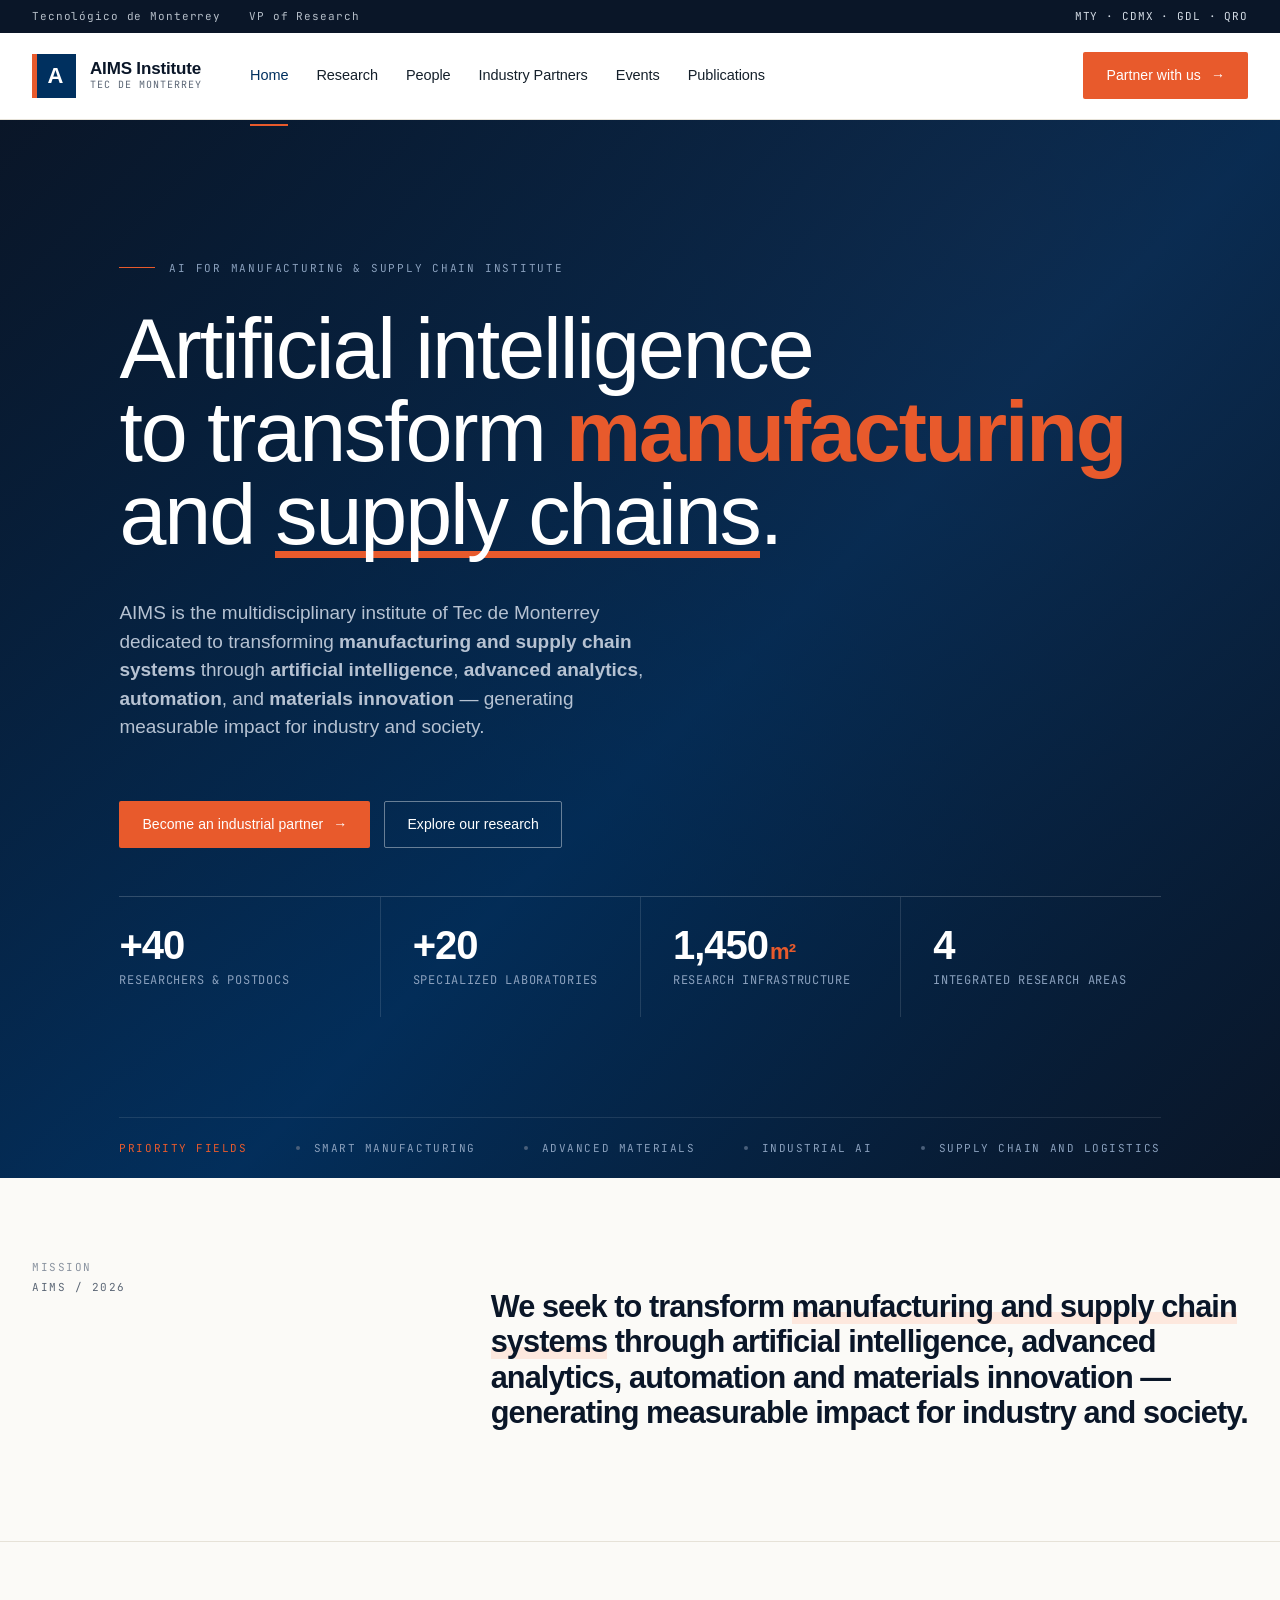
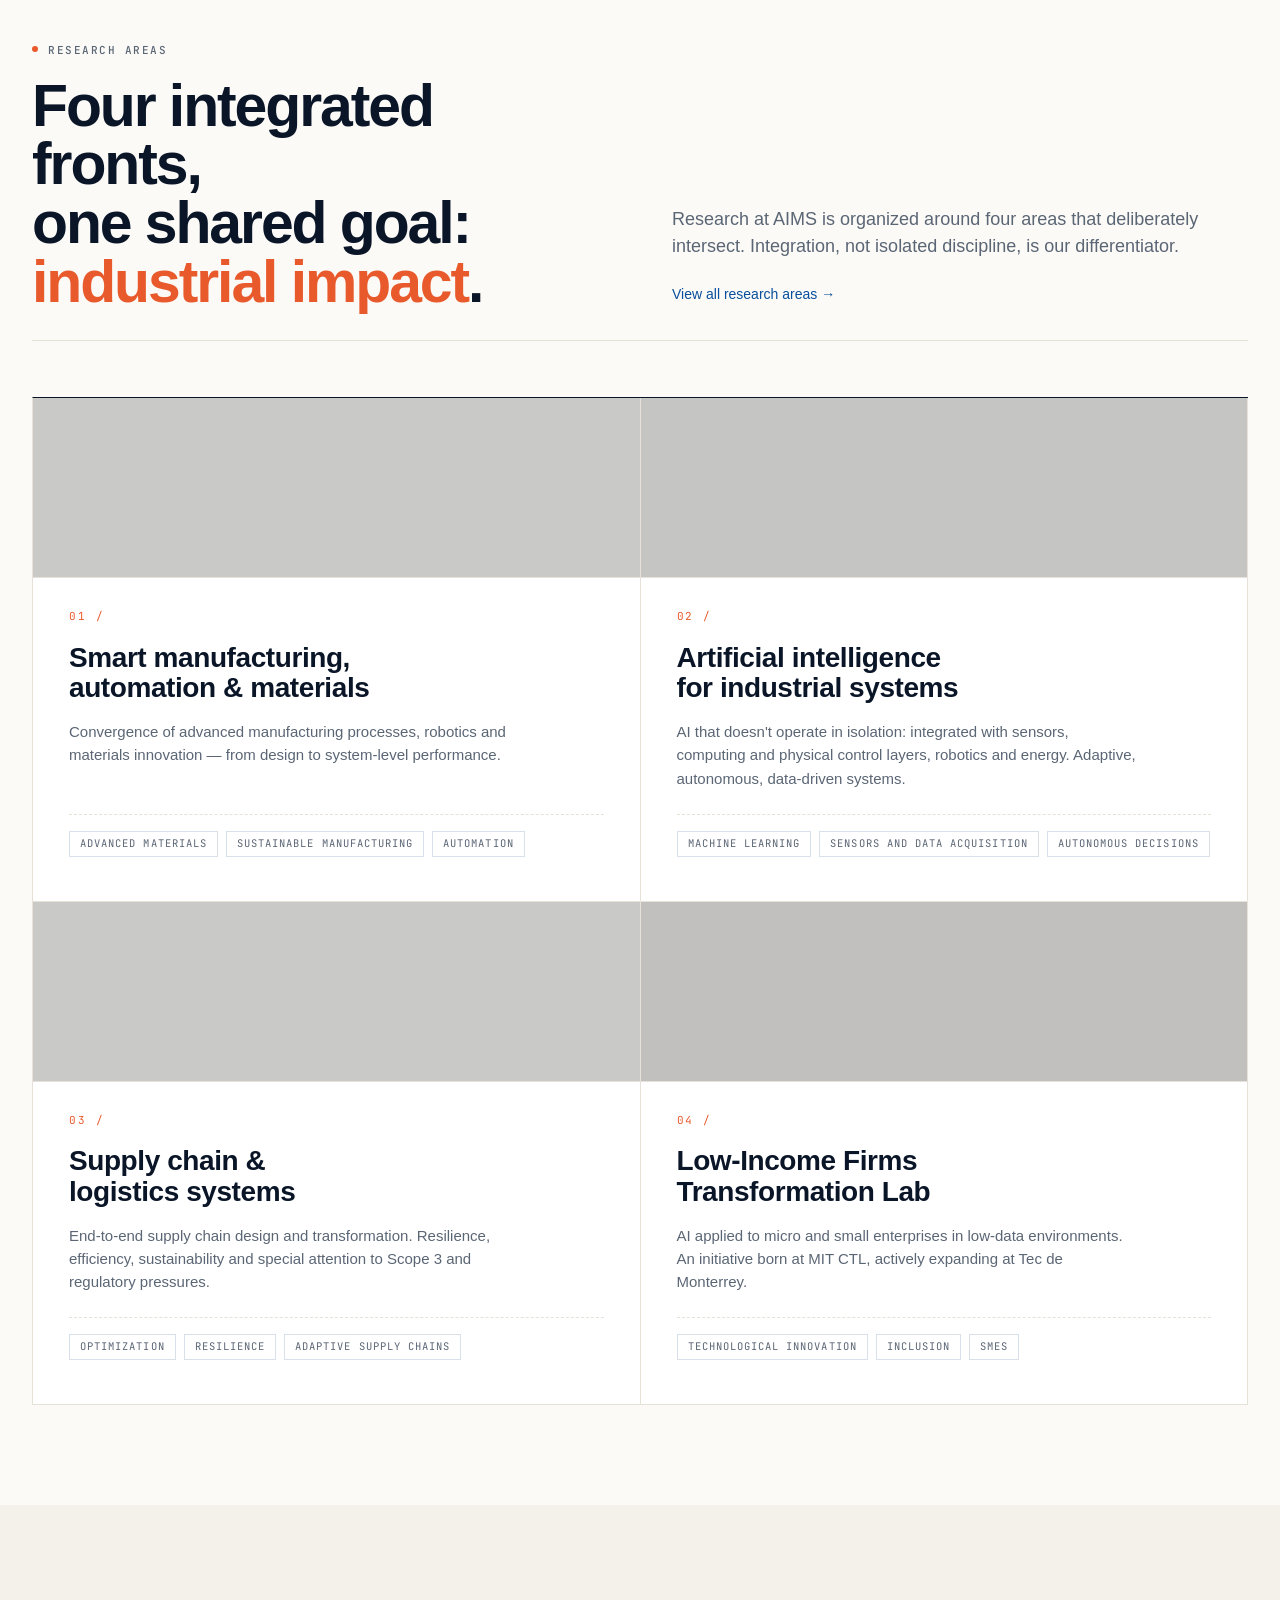
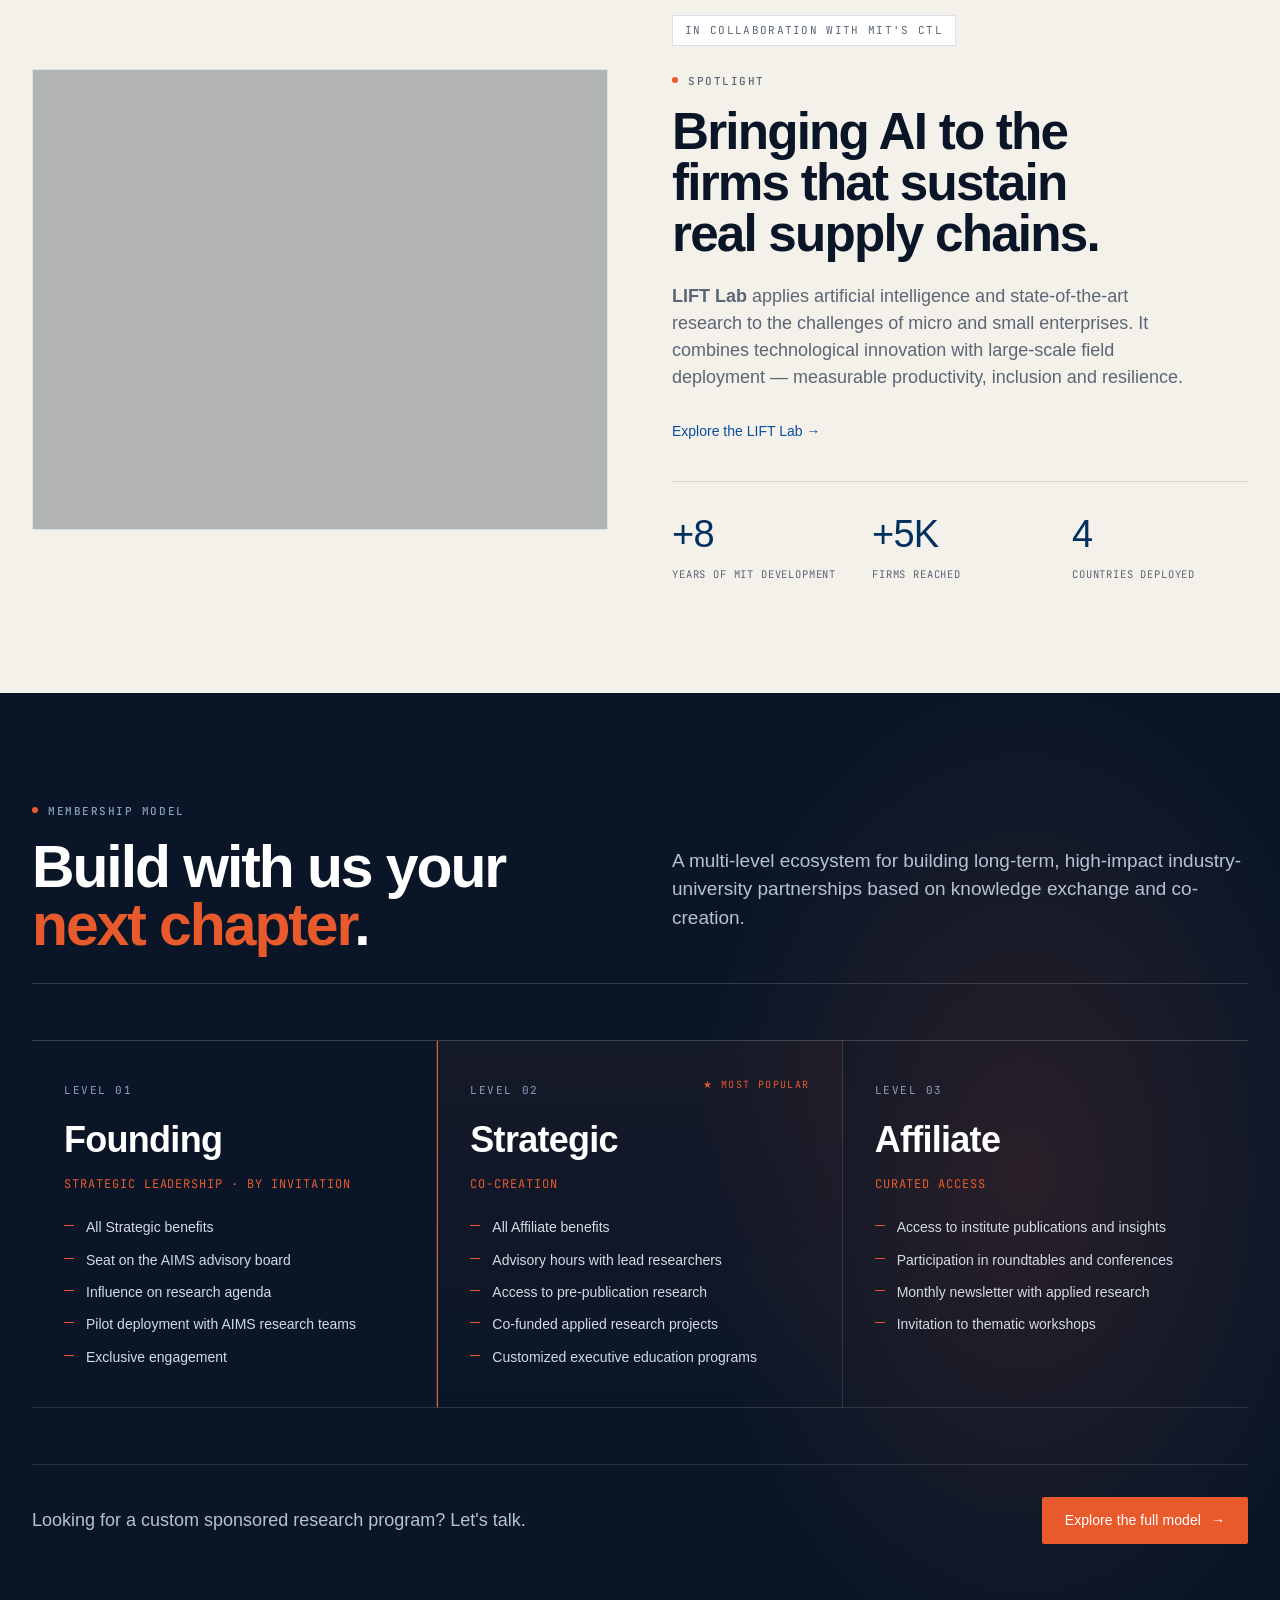
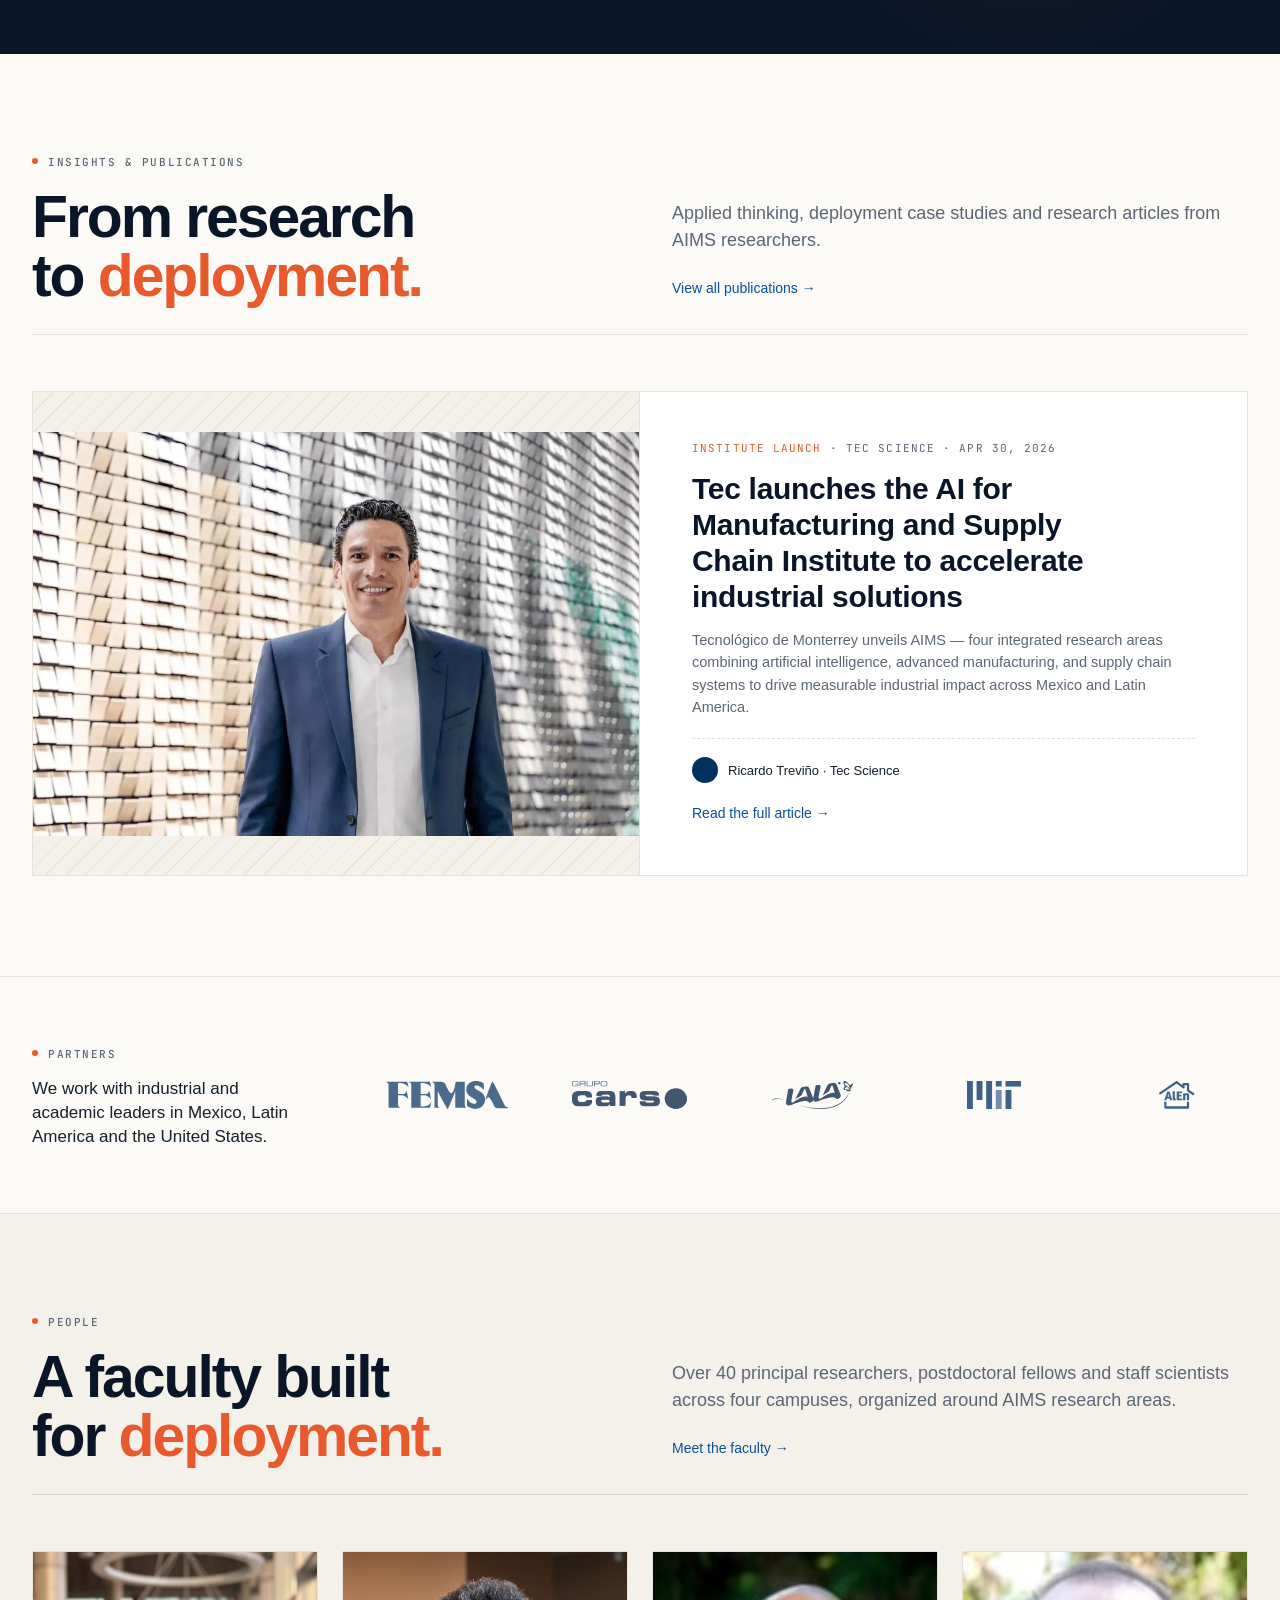
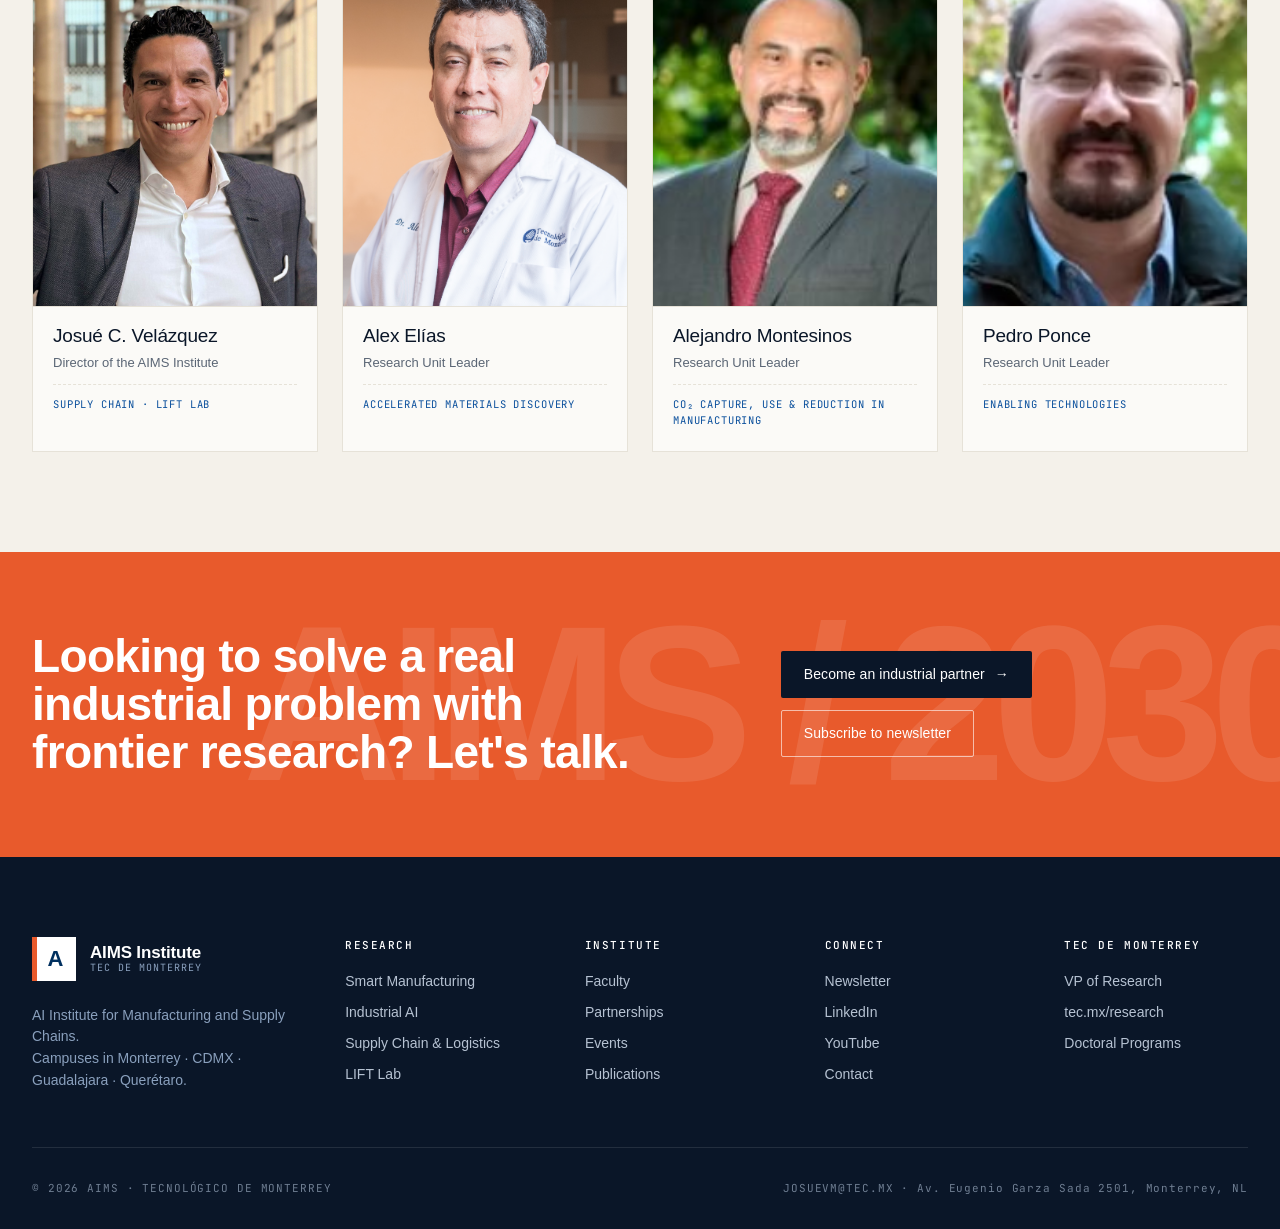
==== index.html @ e74d4e5f "Update homepage: research card images, people row, and real faculty photos - Replace research area c" ====
<!DOCTYPE html>
<html lang="en">
<head>
  <meta charset="UTF-8" />
  <meta name="viewport" content="width=device-width, initial-scale=1.0" />
  <title>AIMS — AI for Manufacturing &amp; Supply Chain Institute | Tecnológico de Monterrey</title>
  <link rel="preconnect" href="https://fonts.googleapis.com">
  <link rel="preconnect" href="https://fonts.gstatic.com" crossorigin>
  <link href="https://fonts.googleapis.com/css2?family=JetBrains+Mono:wght@400;500&display=swap" rel="stylesheet">
  <link rel="stylesheet" href="css/styles.css">
  <link rel="stylesheet" href="css/partials.css">
</head>

<body>
<!-- TOP BAR -->
<div class="topbar">
  <div class="container">
    <div class="topbar-links">
      <a href="https://www.tec.mx/" target="_blank" rel="noopener">Tecnológico de Monterrey</a>
      <a href="https://www.tec.mx/investigacion" target="_blank" rel="noopener">VP of Research</a>
    </div>
    <div class="topbar-meta">
      <span>MTY · CDMX · GDL · QRO</span>
    </div>
  </div>
</div>

<!-- HEADER -->
<header class="header">
  <div class="container">
    <a href="index.html" class="brand">
      <div class="brand-mark"><span>A</span></div>
      <div class="brand-text">
        <span class="name">AIMS Institute</span>
        <span class="sub">Tec de Monterrey</span>
      </div>
    </a>
    <nav class="nav" id="mainNav">
      <a href="index.html" class="active">Home</a>
      <a href="research.html">Research</a>
      <a href="people.html">People</a>
      <a href="partners.html">Industry Partners</a>
      <a href="events.html">Events</a>
      <a href="publications.html">Publications</a>
      <a href="partners.html" class="btn btn-primary nav-mobile-cta">Partner with us <span class="arrow">→</span></a>
    </nav>
    <div class="nav-cta">
      <a href="partners.html" class="btn btn-primary">
        Partner with us
        <span class="arrow">→</span>
      </a>
    </div>
    <button class="nav-toggle" id="navToggle" aria-label="Toggle navigation">
      <span></span><span></span><span></span>
    </button>
  </div>
</header>

<!-- HERO -->
<section class="hero" data-screen-label="01 Hero">
  <!-- Video Background — replace src with your video file (e.g. videos/hero.mp4) -->
  <div class="hero-video-wrap">
    <video class="hero-video" autoplay muted loop playsinline
      poster="https://images.unsplash.com/photo-1518770660439-4636190af475?auto=format&fit=crop&w=1920&q=80">
      <source src="videos/hero.mp4" type="video/mp4">
    </video>
    <div class="hero-overlay"></div>
  </div>

  <div class="container">
    <div class="hero-main">
      <div class="hero-eyebrow">
        <span class="bar"></span>
        AI for Manufacturing &amp; Supply Chain Institute
      </div>
      <h1>
        Artificial intelligence<br>
        to transform <span class="accent italic">manufacturing</span><br>
        and <span class="underline">supply chains</span>.
      </h1>
      <p>
        AIMS is the multidisciplinary institute of Tec de Monterrey dedicated to transforming <strong>manufacturing and supply chain systems</strong> through <strong>artificial intelligence</strong>, <strong>advanced analytics</strong>, <strong>automation</strong>, and <strong>materials innovation</strong> — generating measurable impact for industry and society.
      </p>
      <div class="hero-cta">
        <a href="partners.html" class="btn btn-primary">Become an industrial partner <span class="arrow">→</span></a>
        <a href="research.html" class="btn btn-ghost-light">Explore our research</a>
      </div>
    </div>

    <div class="hero-stats-bar">
      <div class="stat">
        <div class="num">+40<span class="unit"></span></div>
        <div class="label">Researchers &amp; Postdocs</div>
      </div>
      <div class="stat">
        <div class="num">+20<span class="unit"></span></div>
        <div class="label">Specialized Laboratories</div>
      </div>
      <div class="stat">
        <div class="num">1,450<span class="unit">m²</span></div>
        <div class="label">Research Infrastructure</div>
      </div>
      <div class="stat">
        <div class="num">4<span class="unit"></span></div>
        <div class="label">Integrated Research Areas</div>
      </div>
    </div>

    <div class="hero-strip">
      <span class="label">PRIORITY FIELDS</span>
      <span class="item">Smart Manufacturing</span>
      <span class="item">Advanced Materials</span>
      <span class="item">Industrial AI</span>
      <span class="item">Supply Chain and Logistics</span>
    </div>
  </div>
</section>

<!-- MISSION -->
<section class="mission" data-screen-label="02 Mission">
  <div class="container">
    <div class="mission-grid">
      <div class="mission-meta">
        <span class="label-l">Mission</span>
        AIMS / 2026<br>
      </div>
      <p>
        We seek to transform <span class="highlight">manufacturing and supply chain systems</span> through artificial intelligence, advanced analytics, automation and materials innovation — generating measurable impact for industry and society.
      </p>
    </div>
  </div>
</section>

<!-- RESEARCH AREAS -->
<section class="research" data-screen-label="03 Research">
  <div class="container">
    <div class="section-head">
      <div class="left">
        <span class="eyebrow"><span class="dot"></span>Research areas</span>
        <h2 class="h1">Four integrated fronts,<br>one shared goal: <span class="italic" style="color: var(--aims-accent);">industrial impact</span>.</h2>
      </div>
      <div class="right">
        <p style="font-family: var(--font-serif); font-size: 18px; line-height: 1.5; color: var(--aims-text-muted); margin: 0;">
          Research at AIMS is organized around four areas that deliberately intersect. Integration, not isolated discipline, is our differentiator.
        </p>
        <a href="research.html" class="link-arrow" style="margin-top: 24px;">View all research areas →</a>
      </div>
    </div>

    <div class="research-grid">
      <article class="research-area">
        <div class="research-viz" style="background-image: url('https://images.unsplash.com/photo-1642969164999-979483e21601?auto=format&fit=crop&w=800&q=80'); background-size: cover; background-position: center; height: 180px; margin: -40px -36px 30px;">
          <div style="position:absolute;inset:0;background:rgba(10,22,40,0.18);"></div>
        </div>
        <div class="num">01 / </div>
        <h3>Smart manufacturing, automation &amp; materials</h3>
        <p>Convergence of advanced manufacturing processes, robotics and materials innovation — from design to system-level performance.</p>
        <div class="area-tags">
          <span class="tag">Advanced materials</span>
          <span class="tag">Sustainable manufacturing</span>
          <span class="tag">Automation</span>
        </div>
      </article>

      <article class="research-area">
        <div class="research-viz" style="background-image: url('https://images.unsplash.com/photo-1555949963-aa79dcee981c?auto=format&fit=crop&w=800&q=80'); background-size: cover; background-position: center; height: 180px; margin: -40px -36px 30px;">
          <div style="position:absolute;inset:0;background:rgba(10,22,40,0.20);"></div>
        </div>
        <div class="num">02 / </div>
        <h3>Artificial intelligence for industrial systems</h3>
        <p>AI that doesn't operate in isolation: integrated with sensors, computing and physical control layers, robotics and energy. Adaptive, autonomous, data-driven systems.</p>
        <div class="area-tags">
          <span class="tag">Machine Learning</span>
          <span class="tag">Sensors and data acquisition</span>
          <span class="tag">Autonomous Decisions</span>
        </div>
      </article>

      <article class="research-area">
        <div class="research-viz" style="background-image: url('https://images.unsplash.com/photo-1553413077-190dd305871c?auto=format&fit=crop&w=800&q=80'); background-size: cover; background-position: center; height: 180px; margin: -40px -36px 30px;">
          <div style="position:absolute;inset:0;background:rgba(10,22,40,0.18);"></div>
        </div>
        <div class="num">03 / </div>
        <h3>Supply chain &amp; logistics systems</h3>
        <p>End-to-end supply chain design and transformation. Resilience, efficiency, sustainability and special attention to Scope 3 and regulatory pressures.</p>
        <div class="area-tags">
          <span class="tag">Optimization</span>
          <span class="tag">Resilience</span>
          <span class="tag">Adaptive supply chains</span>
        </div>
      </article>

      <article class="research-area">
        <div class="research-viz" style="background-image: url('https://images.unsplash.com/photo-1687422808248-f807f4ea2a2e?auto=format&fit=crop&w=800&q=80'); background-size: cover; background-position: center; height: 180px; margin: -40px -36px 30px;">
          <div style="position:absolute;inset:0;background:rgba(10,22,40,0.22);"></div>
        </div>
        <div class="num">04 / </div>
        <h3>Low-Income Firms Transformation Lab</h3>
        <p>AI applied to micro and small enterprises in low-data environments. An initiative born at MIT CTL, actively expanding at Tec de Monterrey.</p>
        <div class="area-tags">
          <span class="tag">Technological innovation</span>
          <span class="tag">Inclusion</span>
          <span class="tag">SMEs</span>
        </div>
      </article>
    </div>
  </div>
</section>

<!-- LIFT Spotlight -->
<section class="lift" data-screen-label="04 LIFT Lab">
  <div class="container">
    <div class="lift-grid">
      <div class="lift-viz photo" style="background-image: url('https://images.unsplash.com/photo-1521791136064-7986c2920216?auto=format&fit=crop&w=900&q=80'); position: relative;">
        <div style="position:absolute;inset:0;background:rgba(10,22,40,0.28);border-radius:0;"></div>
      </div>

      <div>
        <div class="badge-row">
          <span class="mit-badge"> IN COLLABORATION WITH MIT's CTL</span>
        </div>
        <span class="eyebrow"><span class="dot"></span>Spotlight</span>
        <h2 style="margin-top: 14px;">Bringing AI to the firms that sustain real supply chains.</h2>
        <p><strong>LIFT Lab</strong> applies artificial intelligence and state-of-the-art research to the challenges of micro and small enterprises. It combines technological innovation with large-scale field deployment — measurable productivity, inclusion and resilience.</p>
        <a href="research.html" class="link-arrow">Explore the LIFT Lab →</a>

        <div class="lift-stats">
          <div>
            <div style="font-family: var(--font-serif); font-size: 38px; color: var(--aims-deep); letter-spacing: -0.02em;">+8</div>
            <div style="font-family: var(--font-mono); font-size: 10.5px; letter-spacing: 0.08em; text-transform: uppercase; color: var(--aims-text-muted); margin-top: 4px;">Years of MIT development</div>
          </div>
          <div>
            <div style="font-family: var(--font-serif); font-size: 38px; color: var(--aims-deep); letter-spacing: -0.02em;">+5K</div>
            <div style="font-family: var(--font-mono); font-size: 10.5px; letter-spacing: 0.08em; text-transform: uppercase; color: var(--aims-text-muted); margin-top: 4px;">Firms reached</div>
          </div>
          <div>
            <div style="font-family: var(--font-serif); font-size: 38px; color: var(--aims-deep); letter-spacing: -0.02em;">4</div>
            <div style="font-family: var(--font-mono); font-size: 10.5px; letter-spacing: 0.08em; text-transform: uppercase; color: var(--aims-text-muted); margin-top: 4px;">Countries deployed</div>
          </div>
        </div>
      </div>
    </div>
  </div>
</section>

<!-- INDUSTRY / MEMBERSHIP -->
<section class="industry" data-screen-label="05 Membership">
  <div class="container">
    <div class="section-head" style="border-bottom-color: rgba(255,255,255,0.15);">
      <div class="left">
        <span class="eyebrow" style="color: #8aa0bd;"><span class="dot"></span>Membership model</span>
        <h2 class="h1" style="color: #fff; margin-top: 18px;">Build with us your<br> <span class="italic" style="color: var(--aims-accent);">next chapter</span>.</h2>
      </div>
      <div class="right">
        <p class="intro">A multi-level ecosystem for building long-term, high-impact industry-university partnerships based on knowledge exchange and co-creation.</p>
      </div>
    </div>

    <div class="tier-row">
      <div class="tier">
        <span class="level">Level 01</span>
        <h3>Founding</h3>
        <div class="price">Strategic leadership · By invitation</div>
        <ul>
          <li>All Strategic benefits</li>
          <li>Seat on the AIMS advisory board</li>
          <li>Influence on research agenda</li>
          <li>Pilot deployment with AIMS research teams</li>
          <li>Exclusive engagement</li>
        </ul>
      </div>

      <div class="tier featured">
        <span class="badge">★ MOST POPULAR</span>
        <span class="level">Level 02</span>
        <h3>Strategic</h3>
        <div class="price">Co-creation</div>
        <ul>
          <li>All Affiliate benefits</li>
          <li>Advisory hours with lead researchers</li>
          <li>Access to pre-publication research</li>
          <li>Co-funded applied research projects</li>
          <li>Customized executive education programs</li>
        </ul>
      </div>

      <div class="tier">
        <span class="level">Level 03</span>
        <h3>Affiliate</h3>
        <div class="price">Curated access</div>
        <ul>
          <li>Access to institute publications and insights</li>
          <li>Participation in roundtables and conferences</li>
          <li>Monthly newsletter with applied research</li>
          <li>Invitation to thematic workshops</li>
        </ul>
      </div>

      
    </div>

    <div style="display: flex; justify-content: space-between; align-items: center; margin-top: 56px; padding-top: 32px; border-top: 1px solid rgba(255,255,255,0.12); flex-wrap: wrap; gap: 24px;">
      <p style="margin: 0; color: #b6c2d2; font-family: var(--font-serif); font-size: 18px; max-width: 540px;">
        Looking for a custom sponsored research program? Let's talk.
      </p>
      <a href="partners.html" class="btn btn-primary">Explore the full model <span class="arrow">→</span></a>
    </div>
  </div>
</section>

<!-- INSIGHTS / NEWS -->
<section class="insights" data-screen-label="06 Insights">
  <div class="container">
    <div class="section-head">
      <div class="left">
        <span class="eyebrow"><span class="dot"></span>Insights &amp; Publications</span>
        <h2 class="h1">From research<br>to <span class="italic" style="color: var(--aims-accent);">deployment.</span></h2>
      </div>
      <div class="right">
        <p style="font-family: var(--font-serif); font-size: 18px; line-height: 1.5; color: var(--aims-text-muted); margin: 0;">
          Applied thinking, deployment case studies and research articles from AIMS researchers.
        </p>
        <a href="publications.html" class="link-arrow" style="margin-top: 24px;">View all publications →</a>
      </div>
    </div>

    <div class="insight-grid">
      <article class="insight feat">
        <div class="img">
          <img src="uploads/aims-launch.webp" alt="AIMS Institute Launch — Tecnológico de Monterrey">
        </div>
        <div class="body">
          <div class="meta"><span class="cat">INSTITUTE LAUNCH</span> · TEC SCIENCE · APR 30, 2026</div>
          <h3>Tec launches the AI for Manufacturing and Supply Chain Institute to accelerate industrial solutions</h3>
          <p>Tecnológico de Monterrey unveils AIMS — four integrated research areas combining artificial intelligence, advanced manufacturing, and supply chain systems to drive measurable industrial impact across Mexico and Latin America.</p>
          <div class="author">
            <span class="dot"></span>
            Ricardo Treviño · Tec Science
          </div>
          <a href="https://tecscience.tec.mx/en/industrial-transformation/tec-launches-ai-for-manufacturing-and-supply-chain-institute/" target="_blank" rel="noopener" class="link-arrow" style="margin-top: 20px; display: inline-block;">Read the full article →</a>
        </div>
      </article>



    </div>
  </div>
</section>

<!-- PARTNERS LOGOS -->
<section class="section-tight" style="background: var(--aims-paper); border-top: 1px solid var(--aims-line); border-bottom: 1px solid var(--aims-line);">
  <div class="container">
    <div style="display: grid; grid-template-columns: 280px 1fr; gap: 64px; align-items: center;">
      <div>
        <span class="eyebrow"><span class="dot"></span>Partners</span>
        <p style="font-family: var(--font-serif); font-size: 17px; line-height: 1.4; margin: 12px 0 0; color: var(--aims-text);">
          We work with industrial and academic leaders in Mexico, Latin America and the United States.
        </p>
      </div>
      <div style="display: grid; grid-template-columns: repeat(5, 1fr); gap: 40px; align-items: center;">
        <div style="display: flex; align-items: center; justify-content: center; height: 36px;">
          <img src="uploads/femsa-logo.svg" alt="FEMSA" style="height: 28px; width: auto; opacity: 0.7;">
        </div>
        <div style="display: flex; align-items: center; justify-content: center; height: 36px;">
          <img src="uploads/carso-logo.svg" alt="Grupo Carso" style="height: 28px; width: auto; filter: brightness(0) invert(11%) sepia(87%) saturate(1200%) hue-rotate(193deg) brightness(85%) contrast(102%); opacity: 0.75;">
        </div>
        <div style="display: flex; align-items: center; justify-content: center; height: 36px;">
          <img src="uploads/lala-logo.svg" alt="Grupo LALA" style="height: 28px; width: auto; filter: brightness(0) invert(11%) sepia(87%) saturate(1200%) hue-rotate(193deg) brightness(85%) contrast(102%); opacity: 0.75;">
        </div>
        <div style="display: flex; align-items: center; justify-content: center; height: 36px;">
          <img src="uploads/mit-logo.svg" alt="MIT" style="height: 28px; width: auto; opacity: 0.75;">
        </div>
        <div style="display: flex; align-items: center; justify-content: center; height: 36px;">
          <img src="uploads/alen-logo.svg" alt="Grupo ALen" style="height: 28px; width: auto; opacity: 0.75;">
        </div>
      </div>
    </div>
  </div>
</section>

<!-- FACULTY PREVIEW -->
<section class="people-band" data-screen-label="07 Faculty">
  <div class="container">
    <div class="section-head" style="border-bottom-color: var(--aims-stone);">
      <div class="left">
        <span class="eyebrow"><span class="dot"></span>People</span>
        <h2 class="h1">A faculty built<br>for <span class="italic" style="color: var(--aims-accent);">deployment.</span></h2>
      </div>
      <div class="right">
        <p style="font-family: var(--font-serif); font-size: 18px; line-height: 1.5; color: var(--aims-text-muted); margin: 0;">
          Over 40 principal researchers, postdoctoral fellows and staff scientists across four campuses, organized around AIMS research areas.
        </p>
        <a href="people.html" class="link-arrow" style="margin-top: 24px;">Meet the faculty →</a>
      </div>
    </div>

    <div class="people-row">
      <div class="person-card">
        <div class="portrait" style="background-image: url('img/Josue.jpg');"></div>
        <div class="info">
          <h4>Josué C. Velázquez</h4>
          <div class="title">Director of the AIMS Institute</div>
          <div class="area">Supply Chain · LIFT Lab</div>
        </div>
      </div>
      <div class="person-card">
        <div class="portrait" style="background-image: url('img/Alex.jpg');"></div>
        <div class="info">
          <h4>Alex Elías</h4>
          <div class="title">Research Unit Leader</div>
          <div class="area">Accelerated Materials Discovery</div>
        </div>
      </div>
      <div class="person-card">
        <div class="portrait" style="background-image: url('img/Alejandro.jpg');"></div>
        <div class="info">
          <h4>Alejandro Montesinos</h4>
          <div class="title">Research Unit Leader</div>
          <div class="area">CO₂ Capture, Use &amp; Reduction in Manufacturing</div>
        </div>
      </div>
      <div class="person-card">
        <div class="portrait" style="background-image: url('img/Pedro.jpg');"></div>
        <div class="info">
          <h4>Pedro Ponce</h4>
          <div class="title">Research Unit Leader</div>
          <div class="area">Enabling Technologies</div>
        </div>
      </div>
    </div>
  </div>
</section>

<!-- CTA BANNER -->
<section class="cta-banner" data-screen-label="08 CTA">
  <div class="container">
    <div class="cta-grid">
      <h2>Looking to solve a real industrial problem with frontier research? Let's talk.</h2>
      <div class="cta-actions">
        <a href="partners.html" class="btn btn-dark">Become an industrial partner <span class="arrow">→</span></a>
        <a href="#" class="btn btn-ghost-light">Subscribe to newsletter</a>
      </div>
    </div>
  </div>
</section>

<!-- FOOTER -->
<footer class="footer">
  <div class="container">
    <div class="footer-grid">
      <div>
        <div class="brand" style="margin-bottom: 24px;">
          <div class="brand-mark"><span>A</span></div>
          <div class="brand-text">
            <span class="name">AIMS Institute</span>
            <span class="sub">Tec de Monterrey</span>
          </div>
        </div>
        <p style="font-size: 14px; line-height: 1.55; color: #8aa0bd; max-width: 320px; margin: 0;">
          AI Institute for Manufacturing and Supply Chains.<br>
          Campuses in Monterrey · CDMX · Guadalajara · Querétaro.
        </p>
      </div>
      <div>
        <h4>Research</h4>
        <ul>
          <li><a href="#">Smart Manufacturing</a></li>
          <li><a href="#">Industrial AI</a></li>
          <li><a href="#">Supply Chain &amp; Logistics</a></li>
          <li><a href="#">LIFT Lab</a></li>
        </ul>
      </div>
      <div>
        <h4>Institute</h4>
        <ul>
          <li><a href="people.html">Faculty</a></li>
          <li><a href="partners.html">Partnerships</a></li>
          <li><a href="events.html">Events</a></li>
          <li><a href="publications.html">Publications</a></li>
        </ul>
      </div>
      <div>
        <h4>Connect</h4>
        <ul>
          <li><a href="#">Newsletter</a></li>
          <li><a href="#">LinkedIn</a></li>
          <li><a href="#">YouTube</a></li>
          <li><a href="#">Contact</a></li>
        </ul>
      </div>
      <div>
        <h4>Tec de Monterrey</h4>
        <ul>
          <li><a href="#">VP of Research</a></li>
          <li><a href="#">tec.mx/research</a></li>
          <li><a href="#">Doctoral Programs</a></li>
        </ul>
      </div>
    </div>
    <div class="footer-bottom">
      <span>© 2026 AIMS · TECNOLÓGICO DE MONTERREY</span>
      <span>JOSUEVM@TEC.MX  ·  Av. Eugenio Garza Sada 2501, Monterrey, NL</span>
    </div>
  </div>
</footer>

<script>
const toggle = document.getElementById('navToggle');
const nav = document.getElementById('mainNav');
if (toggle && nav) {
  toggle.addEventListener('click', () => {
    nav.classList.toggle('open');
    toggle.classList.toggle('open');
    document.body.style.overflow = nav.classList.contains('open') ? 'hidden' : '';
  });
  nav.querySelectorAll('a').forEach(link => {
    link.addEventListener('click', () => {
      nav.classList.remove('open');
      toggle.classList.remove('open');
      document.body.style.overflow = '';
    });
  });
}
</script>
</body>
</html>
---- css/styles.css ----
/* ============================================================
   AIMS — Design System
   Tec de Monterrey institutional with energy accents
   ============================================================ */

@font-face {
  font-family: "Neue Haas Grotesk";
  src: url("fonts/NHaasGroteskTXPro-55Rg.ttf") format("truetype");
  font-weight: 400 500;
  font-style: normal;
  font-display: swap;
}
@font-face {
  font-family: "Neue Haas Grotesk";
  src: url("fonts/NHaasGroteskTXPro-75Bd.ttf") format("truetype");
  font-weight: 600 700;
  font-style: normal;
  font-display: swap;
}

:root {
  /* Colors — Tec institutional deep blue + warm accent */
  --aims-ink: #0a1628;            /* near-black blue */
  --aims-deep: #00305f;           /* Tec deep blue */
  --aims-blue: #0a4f9c;           /* primary blue */
  --aims-blue-bright: #2563d4;    /* interactive blue */
  --aims-azure: #e8f0fa;          /* tint */

  --aims-accent: #e85a2c;         /* warm orange — industry energy */
  --aims-accent-soft: #fde8de;
  --aims-gold: #c89a3a;           /* secondary accent (academic) */

  --aims-paper: #fbfaf7;          /* warm off-white */
  --aims-bone: #f4f1ea;           /* paper-2 */
  --aims-stone: #d9d4c7;          /* divider warm */
  --aims-line: #e6e2d8;
  --aims-line-cool: #d8e0ea;

  --aims-text: #15202b;
  --aims-text-muted: #5b6675;
  --aims-text-faint: #8a93a0;

  /* Type — fully Helvetica-driven (Neue Haas Grotesk Text Pro) */
  --font-display: "Neue Haas Grotesk", "Helvetica Neue", "Helvetica", Arial, sans-serif;
  --font-sans: "Neue Haas Grotesk", "Helvetica Neue", "Helvetica", Arial, sans-serif;
  --font-serif: "Neue Haas Grotesk", "Helvetica Neue", "Helvetica", Arial, sans-serif;
  --font-mono: "JetBrains Mono", ui-monospace, "SF Mono", Menlo, monospace;

  /* Layout */
  --container: 1320px;
  --gutter: 32px;
}

* { box-sizing: border-box; }
html, body { margin: 0; padding: 0; }

body {
  font-family: var(--font-sans);
  color: var(--aims-text);
  background: var(--aims-paper);
  font-size: 16px;
  line-height: 1.5;
  -webkit-font-smoothing: antialiased;
  -moz-osx-font-smoothing: grayscale;
}

a { color: inherit; text-decoration: none; }

img { max-width: 100%; display: block; }

.container {
  max-width: var(--container);
  margin: 0 auto;
  padding: 0 var(--gutter);
}

/* ---------- Typography ---------- */
.eyebrow {
  font-family: var(--font-mono);
  font-size: 11px;
  font-weight: 500;
  letter-spacing: 0.14em;
  text-transform: uppercase;
  color: var(--aims-text-muted);
}

.eyebrow .dot {
  display: inline-block;
  width: 6px; height: 6px;
  background: var(--aims-accent);
  border-radius: 50%;
  margin-right: 10px;
  vertical-align: 2px;
}

h1, h2, h3, h4 {
  font-family: var(--font-display);
  font-weight: 700;
  letter-spacing: -0.02em;
  margin: 0;
  color: var(--aims-ink);
  text-wrap: balance;
}

.display {
  font-size: clamp(52px, 7.2vw, 104px);
  line-height: 0.94;
  letter-spacing: -0.04em;
  font-weight: 700;
}

.h1 { font-size: clamp(40px, 4.6vw, 68px); line-height: 1.0;  letter-spacing: -0.035em; font-weight: 700; }
.h2 { font-size: clamp(30px, 3.2vw, 46px); line-height: 1.06; letter-spacing: -0.03em;  font-weight: 700; }
.h3 { font-size: clamp(22px, 1.8vw, 26px); line-height: 1.18; letter-spacing: -0.02em;  font-weight: 700; }
.h4 { font-size: 18px; line-height: 1.3;   letter-spacing: -0.01em;  font-weight: 700; }

p.lead {
  font-family: var(--font-sans);
  font-size: clamp(19px, 1.5vw, 22px);
  line-height: 1.45;
  color: var(--aims-text);
  font-weight: 400;
  letter-spacing: -0.005em;
}

.italic { font-weight: 700; color: var(--aims-accent); }

/* ---------- Header / Nav ---------- */
.topbar {
  background: var(--aims-ink);
  color: #d3dbe4;
  font-family: var(--font-mono);
  font-size: 11px;
  letter-spacing: 0.08em;
  padding: 8px 0;
}
.topbar .container {
  display: flex;
  justify-content: space-between;
  align-items: center;
}
.topbar a { color: #d3dbe4; opacity: 0.85; }
.topbar a:hover { opacity: 1; }
.topbar .topbar-links { display: flex; gap: 28px; }
.topbar .topbar-meta { display: flex; gap: 18px; align-items: center; }
.topbar .lang-pill {
  background: rgba(255,255,255,0.08);
  padding: 3px 10px;
  border-radius: 2px;
}

.header {
  background: #fff;
  border-bottom: 1px solid var(--aims-line);
  position: sticky;
  top: 0;
  z-index: 50;
}
.header .container {
  display: flex;
  align-items: center;
  height: 86px;
  gap: 48px;
}

.brand {
  display: flex;
  align-items: center;
  gap: 14px;
}
.brand-mark {
  width: 44px; height: 44px;
  background: var(--aims-deep);
  display: grid;
  place-items: center;
  position: relative;
}
.brand-mark::before {
  content: "";
  position: absolute;
  left: 0; top: 0; bottom: 0;
  width: 5px;
  background: var(--aims-accent);
}
.brand-mark span {
  color: #fff;
  font-family: var(--font-display);
  font-size: 22px;
  font-weight: 700;
  letter-spacing: -0.04em;
  margin-left: 2px;
}
.brand-text {
  display: flex;
  flex-direction: column;
  line-height: 1.05;
}
.brand-text .name {
  font-family: var(--font-sans);
  font-weight: 700;
  font-size: 17px;
  color: var(--aims-ink);
  letter-spacing: -0.01em;
}
.brand-text .sub {
  font-family: var(--font-mono);
  font-size: 10px;
  letter-spacing: 0.1em;
  color: var(--aims-text-muted);
  text-transform: uppercase;
  margin-top: 2px;
}

.nav {
  display: flex;
  align-items: center;
  gap: 28px;
  flex: 1;
}
.nav a {
  font-size: 14.5px;
  font-weight: 500;
  color: var(--aims-text);
  padding: 8px 0;
  position: relative;
  letter-spacing: -0.005em;
}
.nav a:hover { color: var(--aims-blue); }
.nav a.active {
  color: var(--aims-deep);
}
.nav a.active::after {
  content: "";
  position: absolute;
  left: 0; right: 0;
  bottom: -32px;
  height: 2px;
  background: var(--aims-accent);
}

.nav-cta {
  margin-left: auto;
  display: flex;
  gap: 12px;
  align-items: center;
}

/* ---------- Buttons ---------- */
.btn {
  display: inline-flex;
  align-items: center;
  gap: 10px;
  padding: 12px 22px;
  font-family: var(--font-sans);
  font-weight: 500;
  font-size: 14px;
  letter-spacing: 0.005em;
  border: 1px solid transparent;
  border-radius: 2px;
  cursor: pointer;
  transition: all 0.18s ease;
  background: transparent;
}
.btn-primary {
  background: var(--aims-accent);
  color: #fff;
}
.btn-primary:hover { background: #d04915; }
.btn-dark {
  background: var(--aims-ink);
  color: #fff;
}
.btn-dark:hover { background: var(--aims-deep); }
.btn-ghost {
  background: transparent;
  border-color: var(--aims-ink);
  color: var(--aims-ink);
}
.btn-ghost:hover { background: var(--aims-ink); color: #fff; }
.btn-ghost-light {
  border-color: rgba(255,255,255,0.4);
  color: #fff;
}
.btn-ghost-light:hover { background: #fff; color: var(--aims-ink); border-color: #fff; }
.btn .arrow { transition: transform 0.2s ease; }
.btn:hover .arrow { transform: translateX(3px); }

.link-arrow {
  display: inline-flex;
  align-items: center;
  gap: 8px;
  font-family: var(--font-sans);
  font-weight: 500;
  font-size: 14px;
  color: var(--aims-blue);
  border-bottom: 1px solid transparent;
  padding-bottom: 2px;
  transition: all 0.2s ease;
}
.link-arrow:hover {
  border-bottom-color: var(--aims-blue);
}

/* ---------- Sections / Layout helpers ---------- */
.section { padding: 96px 0; }
.section-tight { padding: 64px 0; }
.section-dark {
  background: var(--aims-ink);
  color: #d3dbe4;
}
.section-dark h1, .section-dark h2, .section-dark h3, .section-dark h4 { color: #fff; }
.section-dark .eyebrow { color: #8aa0bd; }
.section-dark p { color: #b6c2d2; }

.section-bone { background: var(--aims-bone); }

.grid { display: grid; gap: var(--gutter); }
.grid-2 { grid-template-columns: repeat(2, 1fr); }
.grid-3 { grid-template-columns: repeat(3, 1fr); }
.grid-4 { grid-template-columns: repeat(4, 1fr); }
.grid-12 { grid-template-columns: repeat(12, 1fr); }

.section-head {
  display: grid;
  grid-template-columns: 1fr 1fr;
  gap: 64px;
  align-items: end;
  margin-bottom: 56px;
  padding-bottom: 28px;
  border-bottom: 1px solid var(--aims-line);
}
.section-head .left .eyebrow { margin-bottom: 18px; display: block; }
.section-head .right { padding-bottom: 4px; }

/* ---------- Image placeholders ---------- */
.placeholder {
  position: relative;
  background:
    repeating-linear-gradient(
      135deg,
      #e9e3d5 0 1px,
      transparent 1px 14px
    ),
    var(--aims-bone);
  border: 1px solid var(--aims-line);
  display: grid;
  place-items: center;
  overflow: hidden;
}
.placeholder.dark {
  background:
    repeating-linear-gradient(
      135deg,
      rgba(255,255,255,0.06) 0 1px,
      transparent 1px 14px
    ),
    #1a2a3e;
  border-color: rgba(255,255,255,0.08);
}
.placeholder.dark .placeholder-label { color: #8aa0bd; }
.placeholder-label {
  font-family: var(--font-mono);
  font-size: 10.5px;
  letter-spacing: 0.1em;
  text-transform: uppercase;
  color: var(--aims-text-muted);
  background: rgba(251, 250, 247, 0.85);
  padding: 6px 10px;
  border: 1px solid var(--aims-line);
  position: absolute;
  bottom: 14px;
  left: 14px;
}

/* ---------- Footer ---------- */
.footer {
  background: var(--aims-ink);
  color: #b6c2d2;
  padding: 80px 0 32px;
}
.footer h4 {
  color: #fff;
  font-family: var(--font-mono);
  font-size: 11px;
  letter-spacing: 0.14em;
  text-transform: uppercase;
  font-weight: 500;
  margin-bottom: 18px;
}
.footer a { color: #b6c2d2; }
.footer a:hover { color: #fff; }
.footer .footer-grid {
  display: grid;
  grid-template-columns: 1.4fr 1fr 1fr 1fr 1fr;
  gap: 56px;
  padding-bottom: 56px;
  border-bottom: 1px solid rgba(255,255,255,0.1);
}
.footer ul { list-style: none; padding: 0; margin: 0; display: flex; flex-direction: column; gap: 10px; font-size: 14px; }
.footer-bottom {
  display: flex;
  justify-content: space-between;
  align-items: center;
  margin-top: 32px;
  font-family: var(--font-mono);
  font-size: 11px;
  letter-spacing: 0.08em;
  color: #6f7e92;
}
.footer .brand-mark { background: #fff; }
.footer .brand-mark span { color: var(--aims-deep); }
.footer .brand-text .name { color: #fff; }
.footer .brand-text .sub { color: #8aa0bd; }

/* ---------- Tags & Pills ---------- */
.tag {
  display: inline-block;
  font-family: var(--font-mono);
  font-size: 10.5px;
  letter-spacing: 0.1em;
  text-transform: uppercase;
  padding: 4px 10px;
  border: 1px solid var(--aims-line-cool);
  color: var(--aims-text-muted);
  background: #fff;
}
.tag.solid {
  background: var(--aims-deep);
  color: #fff;
  border-color: var(--aims-deep);
}
.tag.accent {
  background: var(--aims-accent-soft);
  color: var(--aims-accent);
  border-color: var(--aims-accent-soft);
}

/* ---------- Cards ---------- */
.card {
  background: #fff;
  border: 1px solid var(--aims-line);
  transition: all 0.2s ease;
}
.card:hover {
  border-color: var(--aims-deep);
  transform: translateY(-2px);
}

/* Number callouts */
.metric {
  border-top: 1px solid var(--aims-line);
  padding-top: 20px;
}
.metric .num {
  font-family: var(--font-serif);
  font-size: clamp(48px, 5vw, 72px);
  line-height: 1;
  letter-spacing: -0.03em;
  color: var(--aims-deep);
  display: block;
  margin-bottom: 6px;
}
.metric .num .unit {
  font-size: 0.55em;
  color: var(--aims-accent);
  margin-left: 4px;
}
.metric .label {
  font-family: var(--font-sans);
  font-size: 13px;
  color: var(--aims-text-muted);
  line-height: 1.4;
  max-width: 240px;
}

/* Misc */
.divider {
  height: 1px;
  background: var(--aims-line);
  border: 0;
}

/* ============================================================
   MOBILE HAMBURGER NAV
   ============================================================ */

.nav-toggle {
  display: none;
  flex-direction: column;
  justify-content: center;
  gap: 5px;
  width: 40px;
  height: 40px;
  background: none;
  border: none;
  cursor: pointer;
  padding: 8px;
  margin-left: auto;
  flex-shrink: 0;
}
.nav-toggle span {
  display: block;
  width: 22px;
  height: 2px;
  background: var(--aims-ink);
  border-radius: 1px;
  transition: all 0.25s ease;
  transform-origin: center;
}
.nav-toggle.open span:nth-child(1) { transform: translateY(7px) rotate(45deg); }
.nav-toggle.open span:nth-child(2) { opacity: 0; transform: scaleX(0); }
.nav-toggle.open span:nth-child(3) { transform: translateY(-7px) rotate(-45deg); }

.nav-mobile-cta { display: none; }

/* ============================================================
   TABLET — 1024px
   ============================================================ */
@media (max-width: 1024px) {
  :root { --gutter: 24px; }

  .header .container { gap: 20px; }
  .nav { gap: 16px; }
  .nav a { font-size: 13px; }

  .section-head {
    grid-template-columns: 1fr;
    gap: 20px;
    margin-bottom: 40px;
  }
  .section-head .right { padding-bottom: 0; }

  .footer .footer-grid {
    grid-template-columns: 1fr 1fr 1fr;
    gap: 36px;
  }

  .grid-4 { grid-template-columns: repeat(2, 1fr); }
}

/* ============================================================
   MOBILE — 768px
   ============================================================ */
@media (max-width: 768px) {
  :root { --gutter: 18px; }

  /* Topbar */
  .topbar .topbar-links { display: none; }
  .topbar .container { justify-content: space-between; }

  /* Header */
  .header .container { height: 70px; gap: 12px; }
  .brand-text .name { font-size: 15px; }

  /* Hamburger */
  .nav-toggle { display: flex; }
  .nav-cta { display: none; }

  /* Mobile nav overlay */
  .nav {
    position: fixed;
    inset: 0;
    width: 100%;
    height: 100vh;
    background: var(--aims-ink);
    flex-direction: column;
    justify-content: center;
    align-items: center;
    gap: 8px;
    transform: translateX(-100%);
    transition: transform 0.3s cubic-bezier(0.4, 0, 0.2, 1);
    z-index: 200;
    padding: 48px 32px;
  }
  .nav.open { transform: translateX(0); }
  .nav a {
    font-size: 22px;
    font-weight: 700;
    color: #fff;
    letter-spacing: -0.02em;
    padding: 10px 0;
    width: 100%;
    text-align: center;
  }
  .nav a.active::after { display: none; }
  .nav a:hover { color: var(--aims-accent); }
  .nav .nav-mobile-cta {
    display: flex;
    margin-top: 24px;
    padding-top: 24px;
    border-top: 1px solid rgba(255,255,255,0.18);
    width: 100%;
    justify-content: center;
  }
  .nav-toggle { z-index: 300; }
  .nav-toggle.open span { background: #fff; }

  /* Sections */
  .section { padding: 60px 0; }
  .section-tight { padding: 40px 0; }

  .section-head {
    grid-template-columns: 1fr;
    gap: 14px;
    margin-bottom: 32px;
  }

  /* Grids */
  .grid-2, .grid-3, .grid-4 { grid-template-columns: 1fr; }

  /* Footer */
  .footer { padding: 56px 0 24px; }
  .footer .footer-grid {
    grid-template-columns: 1fr 1fr;
    gap: 32px;
  }
  .footer .footer-grid > div:first-child { grid-column: 1 / -1; }
  .footer-bottom {
    flex-direction: column;
    gap: 6px;
    text-align: center;
    font-size: 10px;
  }
}

/* ============================================================
   SMALL MOBILE — 480px
   ============================================================ */
@media (max-width: 480px) {
  .footer .footer-grid { grid-template-columns: 1fr; }
}
---- css/partials.css ----
/* ============================================================
   AIMS — Page-specific blocks
   ============================================================ */

/* ===== HERO ===== */
.hero {
  background: var(--aims-ink);
  color: #fff;
  position: relative;
  overflow: hidden;
  padding: 90px 0 0;
}
.hero::before {
  content: "";
  position: absolute;
  inset: 0;
  background:
    radial-gradient(ellipse at 78% 10%, rgba(232,90,44,0.18), transparent 55%),
    radial-gradient(ellipse at 5% 100%, rgba(10,79,156,0.4), transparent 60%);
  pointer-events: none;
}
.hero .container { position: relative; z-index: 1; }
.hero-grid {
  display: grid;
  grid-template-columns: 1.5fr 1fr;
  gap: 64px;
  align-items: end;
}
.hero-eyebrow {
  display: inline-flex;
  align-items: center;
  gap: 14px;
  font-family: var(--font-mono);
  font-size: 11px;
  letter-spacing: 0.16em;
  text-transform: uppercase;
  color: #8aa0bd;
  margin-bottom: 32px;
}
.hero-eyebrow .bar {
  display: inline-block;
  width: 36px; height: 1px;
  background: var(--aims-accent);
}
.hero h1 {
  color: #fff;
  font-size: clamp(52px, 6.6vw, 96px);
  line-height: 0.98;
  letter-spacing: -0.025em;
  font-weight: 400;
  margin-bottom: 24px;
}
.hero h1 .accent {
  color: var(--aims-accent);
}
.hero h1 .underline {
  background-image: linear-gradient(transparent 88%, var(--aims-accent) 88%, var(--aims-accent) 96%, transparent 96%);
}
.hero p {
  font-family: var(--font-serif);
  font-size: 19px;
  line-height: 1.5;
  color: #b6c2d2;
  max-width: 540px;
  font-weight: 300;
}
.hero .hero-cta {
  display: flex;
  gap: 14px;
  margin-top: 40px;
}
.hero-stats {
  display: grid;
  gap: 24px;
  padding-bottom: 12px;
}
.hero-stats .stat {
  border-top: 1px solid rgba(255,255,255,0.18);
  padding-top: 16px;
}
.hero-stats .stat .num {
  font-family: var(--font-serif);
  font-size: 44px;
  line-height: 1;
  letter-spacing: -0.025em;
  color: #fff;
}
.hero-stats .stat .num .unit { color: var(--aims-accent); font-size: 0.55em; margin-left: 4px; }
.hero-stats .stat .label {
  font-size: 12.5px;
  color: #8aa0bd;
  margin-top: 6px;
  font-family: var(--font-mono);
  letter-spacing: 0.06em;
  text-transform: uppercase;
}

.hero-strip {
  margin-top: 100px;
  border-top: 1px solid rgba(255,255,255,0.1);
  padding: 22px 0;
  display: flex;
  align-items: center;
  gap: 48px;
  font-family: var(--font-mono);
  font-size: 11px;
  letter-spacing: 0.14em;
  text-transform: uppercase;
  color: #8aa0bd;
  overflow: hidden;
  white-space: nowrap;
}
.hero-strip .label { color: var(--aims-accent); }
.hero-strip .item { display: flex; align-items: center; gap: 14px; }
.hero-strip .item::before {
  content: "";
  width: 4px; height: 4px;
  background: #4a5f7a;
  border-radius: 50%;
  display: inline-block;
}

/* ===== Mission strip ===== */
.mission {
  padding: 80px 0;
  background: var(--aims-paper);
  border-bottom: 1px solid var(--aims-line);
}
.mission-grid {
  display: grid;
  grid-template-columns: 1fr 2fr;
  gap: 80px;
  align-items: start;
}
.mission p {
  font-family: var(--font-display);
  font-size: clamp(24px, 2.4vw, 34px);
  line-height: 1.15;
  letter-spacing: -0.03em;
  font-weight: 700;
  color: var(--aims-ink);
  text-wrap: balance;
}
.mission p .highlight {
  background: linear-gradient(transparent 65%, var(--aims-accent-soft) 65%);
  font-weight: 700;
}
.mission-meta {
  font-family: var(--font-mono);
  font-size: 11px;
  letter-spacing: 0.14em;
  text-transform: uppercase;
  color: var(--aims-text-muted);
  line-height: 1.8;
}
.mission-meta .label-l { color: var(--aims-text-faint); display: block; }

/* ===== Research areas ===== */
.research {
  padding: 100px 0;
  background: var(--aims-paper);
}
.research-grid {
  display: grid;
  grid-template-columns: repeat(12, 1fr);
  gap: 0;
  border-top: 1px solid var(--aims-ink);
  border-left: 1px solid var(--aims-line);
}
.research-area {
  grid-column: span 6;
  padding: 40px 36px 44px;
  border-right: 1px solid var(--aims-line);
  border-bottom: 1px solid var(--aims-line);
  position: relative;
  background: #fff;
  transition: background 0.2s ease;
  display: flex;
  flex-direction: column;
  min-height: 380px;
}
.research-area:hover {
  background: var(--aims-paper);
}
.research-area .num {
  font-family: var(--font-mono);
  font-size: 11px;
  letter-spacing: 0.18em;
  color: var(--aims-accent);
}
.research-area h3 {
  font-family: var(--font-serif);
  font-size: 28px;
  line-height: 1.1;
  letter-spacing: -0.015em;
  margin: 18px 0 16px;
  color: var(--aims-ink);
  max-width: 380px;
}
.research-area p {
  font-size: 15px;
  line-height: 1.55;
  color: var(--aims-text-muted);
  margin: 0 0 24px;
  max-width: 460px;
}
.research-area .area-tags {
  display: flex;
  flex-wrap: wrap;
  gap: 8px;
  margin-top: auto;
  padding-top: 16px;
  border-top: 1px dashed var(--aims-line);
}
.research-area .read {
  position: absolute;
  top: 36px;
  right: 36px;
  font-family: var(--font-mono);
  font-size: 11px;
  letter-spacing: 0.1em;
  color: var(--aims-text-muted);
}
.research-area .read .arrow {
  display: inline-block;
  margin-left: 6px;
  transition: transform 0.2s ease;
}
.research-area:hover .read { color: var(--aims-accent); }
.research-area:hover .read .arrow { transform: translate(3px, -3px); }

.research-area.featured {
  background: var(--aims-ink);
  color: #fff;
}
.research-area.featured h3 { color: #fff; }
.research-area.featured p { color: #b6c2d2; }
.research-area.featured .num { color: var(--aims-accent); }
.research-area.featured .read { color: #8aa0bd; }
.research-area.featured .area-tags { border-top-color: rgba(255,255,255,0.18); }
.research-area.featured .tag { background: transparent; color: #d3dbe4; border-color: rgba(255,255,255,0.25); }

/* Visual top illustration on each card */
.research-viz {
  height: 110px;
  margin: -40px -36px 30px;
  border-bottom: 1px solid var(--aims-line);
  position: relative;
  overflow: hidden;
  background: var(--aims-bone);
}
.research-area.featured .research-viz {
  background: #11253c;
  border-bottom-color: rgba(255,255,255,0.08);
}

/* ===== People band ===== */
.people-band {
  padding: 100px 0;
  background: var(--aims-bone);
}
.people-row {
  display: grid;
  grid-template-columns: repeat(4, 1fr);
  gap: 24px;
  margin-top: 48px;
}
.person-card {
  background: var(--aims-paper);
  border: 1px solid var(--aims-line);
}
.person-card .portrait {
  aspect-ratio: 4/5;
  background:
    repeating-linear-gradient(135deg, rgba(0,48,95,0.06) 0 1px, transparent 1px 12px),
    linear-gradient(180deg, #e8e1d2, #d6cdb9);
  position: relative;
  border-bottom: 1px solid var(--aims-line);
}
.person-card .portrait::after {
  content: "PORTRAIT";
  position: absolute;
  bottom: 12px;
  left: 12px;
  font-family: var(--font-mono);
  font-size: 9.5px;
  letter-spacing: 0.14em;
  color: rgba(0,48,95,0.4);
}
.person-card .info {
  padding: 18px 20px 22px;
}
.person-card .info h4 {
  font-family: var(--font-serif);
  font-weight: 500;
  font-size: 19px;
  line-height: 1.2;
  letter-spacing: -0.01em;
  color: var(--aims-ink);
  margin: 0 0 6px;
}
.person-card .info .title {
  font-size: 13px;
  color: var(--aims-text-muted);
  line-height: 1.4;
}
.person-card .info .area {
  margin-top: 12px;
  padding-top: 12px;
  border-top: 1px dashed var(--aims-line);
  font-family: var(--font-mono);
  font-size: 10.5px;
  letter-spacing: 0.08em;
  text-transform: uppercase;
  color: var(--aims-blue);
}

/* ===== Industry / Membership ===== */
.industry {
  background: var(--aims-ink);
  color: #fff;
  padding: 110px 0;
  position: relative;
  overflow: hidden;
}
.industry::before {
  content: "";
  position: absolute;
  top: -10%;
  right: -10%;
  width: 60%;
  height: 120%;
  background: radial-gradient(ellipse at center, rgba(232,90,44,0.14), transparent 60%);
  pointer-events: none;
}
.industry .container { position: relative; }
.industry h2 { color: #fff; }
.industry .intro { color: #b6c2d2; font-family: var(--font-serif); font-size: 19px; max-width: 640px; line-height: 1.5; }
.tier-row {
  display: grid;
  grid-template-columns: repeat(3, 1fr);
  gap: 0;
  margin-top: 56px;
  border-top: 1px solid rgba(255,255,255,0.18);
}
.tier {
  padding: 36px 32px 40px;
  border-right: 1px solid rgba(255,255,255,0.12);
  border-bottom: 1px solid rgba(255,255,255,0.12);
  position: relative;
}
.tier:last-child { border-right: 0; }
.tier .level {
  font-family: var(--font-mono);
  font-size: 11px;
  letter-spacing: 0.14em;
  text-transform: uppercase;
  color: #8aa0bd;
}
.tier h3 {
  font-family: var(--font-serif);
  font-size: 36px;
  letter-spacing: -0.02em;
  color: #fff;
  margin: 12px 0 8px;
}
.tier .price {
  font-family: var(--font-mono);
  font-size: 12px;
  color: var(--aims-accent);
  letter-spacing: 0.08em;
  text-transform: uppercase;
  margin-bottom: 24px;
}
.tier ul {
  list-style: none;
  padding: 0;
  margin: 0;
  display: flex;
  flex-direction: column;
  gap: 12px;
}
.tier ul li {
  font-size: 14px;
  line-height: 1.45;
  color: #d3dbe4;
  padding-left: 22px;
  position: relative;
}
.tier ul li::before {
  content: "";
  position: absolute;
  left: 0; top: 8px;
  width: 10px; height: 1px;
  background: var(--aims-accent);
}
.tier.featured {
  background: linear-gradient(180deg, rgba(232,90,44,0.05), transparent);
  border-left: 1px solid var(--aims-accent);
}
.tier .badge {
  position: absolute;
  top: 36px; right: 32px;
  font-family: var(--font-mono);
  font-size: 10px;
  letter-spacing: 0.14em;
  color: var(--aims-accent);
}

/* ===== Insights / News ===== */
.insights { padding: 100px 0; background: var(--aims-paper); }
.insight-grid {
  display: grid;
  grid-template-columns: 1fr;
  gap: 32px;
}
.insight {
  background: #fff;
  border: 1px solid var(--aims-line);
  display: flex;
  flex-direction: column;
}
.insight .img {
  aspect-ratio: 16/10;
  background:
    repeating-linear-gradient(135deg, #e9e3d5 0 1px, transparent 1px 14px),
    var(--aims-bone);
  border-bottom: 1px solid var(--aims-line);
  position: relative;
}
.insight.feat {
  display: grid;
  grid-template-columns: 1fr 1fr;
  border-radius: 0;
}
.insight.feat .img {
  aspect-ratio: unset;
  min-height: unset;
  border-bottom: 0;
  border-right: 1px solid var(--aims-line);
  overflow: hidden;
  display: flex;
  align-items: stretch;
}
.insight.feat .img img {
  width: 100%;
  height: auto;
  display: block;
  object-fit: contain;
}
.insight.feat .body {
  padding: 48px 52px;
  justify-content: center;
}
.insight .body { padding: 24px 26px 28px; flex: 1; display: flex; flex-direction: column; }
.insight .meta {
  font-family: var(--font-mono);
  font-size: 11px;
  letter-spacing: 0.1em;
  color: var(--aims-text-muted);
  text-transform: uppercase;
  margin-bottom: 14px;
}
.insight .meta .cat { color: var(--aims-accent); }
.insight h3 {
  font-family: var(--font-serif);
  font-size: 22px;
  line-height: 1.2;
  letter-spacing: -0.01em;
  color: var(--aims-ink);
  margin: 0 0 14px;
}
.insight.feat h3 { font-size: 30px; }
.insight p {
  font-size: 14.5px;
  color: var(--aims-text-muted);
  line-height: 1.55;
  margin: 0 0 20px;
}
.insight .author {
  margin-top: auto;
  padding-top: 18px;
  border-top: 1px dashed var(--aims-line);
  font-size: 13px;
  color: var(--aims-text);
  display: flex;
  align-items: center;
  gap: 10px;
}
.insight .author .dot {
  width: 26px; height: 26px;
  background: var(--aims-deep);
  border-radius: 50%;
  display: inline-block;
}

/* ===== LIFT spotlight ===== */
.lift {
  background: var(--aims-bone);
  padding: 110px 0;
  position: relative;
  overflow: hidden;
}
.lift-grid {
  display: grid;
  grid-template-columns: 1fr 1fr;
  gap: 64px;
  align-items: center;
}
.lift-viz {
  aspect-ratio: 4/3.2;
  background:
    repeating-linear-gradient(45deg, rgba(0,48,95,0.05) 0 1px, transparent 1px 18px),
    linear-gradient(135deg, var(--aims-azure), #d4e0f2);
  border: 1px solid var(--aims-line-cool);
  position: relative;
  overflow: hidden;
}
.lift .badge-row {
  display: flex;
  gap: 12px;
  margin-bottom: 22px;
  align-items: center;
}
.lift .mit-badge {
  display: inline-flex;
  align-items: center;
  gap: 8px;
  font-family: var(--font-mono);
  font-size: 11px;
  letter-spacing: 0.12em;
  text-transform: uppercase;
  color: var(--aims-text-muted);
  padding: 6px 12px;
  border: 1px solid var(--aims-line-cool);
  background: #fff;
}
.lift h2 {
  font-family: var(--font-display);
  font-size: clamp(36px, 4vw, 54px);
  line-height: 1.0;
  letter-spacing: -0.035em;
  font-weight: 700;
  margin-bottom: 24px;
}
.lift p {
  font-family: var(--font-serif);
  font-size: 18px;
  line-height: 1.5;
  color: var(--aims-text-muted);
  margin-bottom: 28px;
  max-width: 520px;
}
.lift-stats {
  display: grid;
  grid-template-columns: repeat(3, 1fr);
  gap: 24px;
  margin-top: 36px;
  padding-top: 24px;
  border-top: 1px solid var(--aims-stone);
}

/* ===== CTA banner ===== */
.cta-banner {
  background: var(--aims-accent);
  color: #fff;
  padding: 80px 0;
  position: relative;
  overflow: hidden;
}
.cta-banner::before {
  content: "AIMS / 2030";
  position: absolute;
  right: -40px; top: 50%;
  transform: translateY(-50%);
  font-family: var(--font-display);
  font-weight: 700;
  font-size: 220px;
  color: rgba(255,255,255,0.10);
  letter-spacing: -0.06em;
  pointer-events: none;
}
.cta-banner .container { position: relative; }
.cta-grid {
  display: grid;
  grid-template-columns: 1.5fr 1fr;
  gap: 48px;
  align-items: center;
}
.cta-banner h2 {
  font-family: var(--font-serif);
  color: #fff;
  font-size: clamp(34px, 3.6vw, 50px);
  line-height: 1.05;
  letter-spacing: -0.015em;
  margin: 0;
}
.cta-banner .cta-actions {
  display: flex;
  flex-direction: column;
  gap: 12px;
  align-items: flex-start;
}
.cta-banner .btn-dark { background: var(--aims-ink); }
.cta-banner .btn-dark:hover { background: #000; }
.cta-banner .btn-ghost-light { border-color: rgba(255,255,255,0.6); color: #fff; }
.cta-banner .btn-ghost-light:hover { background: #fff; color: var(--aims-accent); border-color: #fff; }

/* ===== Page hero (subpage) ===== */
.page-hero {
  background: var(--aims-ink);
  color: #fff;
  padding: 80px 0 90px;
  position: relative;
  overflow: hidden;
}
.page-hero::before {
  content: "";
  position: absolute;
  inset: 0;
  background: radial-gradient(ellipse at 90% 30%, rgba(10,79,156,0.5), transparent 55%);
}
.page-hero .container { position: relative; }
.page-hero .breadcrumb {
  font-family: var(--font-mono);
  font-size: 11px;
  letter-spacing: 0.14em;
  text-transform: uppercase;
  color: #8aa0bd;
  margin-bottom: 32px;
  display: flex;
  align-items: center;
  gap: 10px;
}
.page-hero .breadcrumb .sep { color: #4a5f7a; }
.page-hero .breadcrumb .current { color: var(--aims-accent); }
.page-hero h1 {
  color: #fff;
  font-size: clamp(48px, 5.6vw, 80px);
  line-height: 1;
  letter-spacing: -0.025em;
  font-weight: 400;
  margin: 0 0 24px;
  max-width: 900px;
}
.page-hero p {
  font-family: var(--font-serif);
  color: #b6c2d2;
  font-size: 20px;
  line-height: 1.45;
  max-width: 620px;
  font-weight: 300;
}

/* ============================================================
   HERO VIDEO BACKGROUND
   ============================================================ */

.hero {
  min-height: 100vh;
  padding: 0;
  display: flex;
  flex-direction: column;
}
.hero-video-wrap {
  position: absolute;
  inset: 0;
  z-index: 0;
  overflow: hidden;
}
.hero-video {
  width: 100%;
  height: 100%;
  object-fit: cover;
  object-position: center;
}
.hero-overlay {
  position: absolute;
  inset: 0;
  background: linear-gradient(
    135deg,
    rgba(10, 22, 40, 0.90) 0%,
    rgba(0, 48, 95, 0.75) 55%,
    rgba(10, 22, 40, 0.85) 100%
  );
}
.hero .container {
  position: relative;
  z-index: 1;
  padding-top: 140px;
  padding-bottom: 0;
  display: flex;
  flex-direction: column;
  flex: 1;
}
.hero-main {
  flex: 1;
  display: flex;
  flex-direction: column;
  justify-content: center;
  padding-bottom: 48px;
}
.hero-stats-bar {
  display: grid;
  grid-template-columns: repeat(4, 1fr);
  border-top: 1px solid rgba(255,255,255,0.18);
}
.hero-stats-bar .stat {
  padding: 28px 32px;
  border-left: 1px solid rgba(255,255,255,0.12);
}
.hero-stats-bar .stat:first-child { border-left: 0; padding-left: 0; }
.hero-stats-bar .stat .num {
  font-family: var(--font-sans);
  font-size: 40px;
  font-weight: 700;
  line-height: 1;
  letter-spacing: -0.025em;
  color: #fff;
}
.hero-stats-bar .stat .num .unit { color: var(--aims-accent); font-size: 0.55em; margin-left: 2px; }
.hero-stats-bar .stat .label {
  font-size: 12px;
  color: #8aa0bd;
  margin-top: 6px;
  font-family: var(--font-mono);
  letter-spacing: 0.06em;
  text-transform: uppercase;
}

/* Person portrait photo support */
.person-card .portrait {
  background-size: cover;
  background-position: center top;
}
.person-card .portrait::after { display: none; }
.director-portrait { background-size: cover; background-position: center top; }
.director-portrait::after { display: none; }

/* Real image support for insight cards */
.insight .img {
  background-size: cover;
  background-position: center;
}
.insight .img .placeholder-label { display: none; }

/* Pillar visual photo support */
.pillar .visual {
  background-size: cover;
  background-position: center;
}

/* LIFT viz photo mode */
.lift-viz.photo {
  background-size: cover;
  background-position: center;
}

/* ============================================================
   TABLET — 1024px PARTIALS
   ============================================================ */
@media (max-width: 1024px) {

  /* Hero */
  .hero .container { padding-top: 110px; }
  .hero h1 { font-size: clamp(44px, 6.5vw, 80px); }
  .hero-stats-bar { grid-template-columns: repeat(2, 1fr); }
  .hero-stats-bar .stat:nth-child(3) { border-left: 0; padding-left: 0; }
  .hero-strip { gap: 28px; }

  /* Mission */
  .mission-grid { grid-template-columns: 1fr; gap: 28px; }

  /* Research grid — 2 cols */
  .research-area { grid-column: span 6; }

  /* LIFT */
  .lift-grid { grid-template-columns: 1fr; gap: 40px; }
  .lift-viz { aspect-ratio: 16/9; }

  /* Tiers */
  .tier-row { grid-template-columns: 1fr; }
  .tier:last-child { border-right: 1px solid rgba(255,255,255,0.12); }

  /* Insights */
  .insight-grid { grid-template-columns: 1fr; }
  .insight.feat { grid-template-columns: 1fr; }
  .insight.feat .img { border-right: 0; border-bottom: 1px solid var(--aims-line); }
  .insight.feat .body { padding: 32px 36px; }

  /* People */
  .people-row { grid-template-columns: repeat(2, 1fr); }

  /* CTA */
  .cta-grid { grid-template-columns: 1fr; gap: 24px; }
}

/* ============================================================
   MOBILE — 768px PARTIALS
   ============================================================ */
@media (max-width: 768px) {

  /* Hero */
  .hero { min-height: 100svh; }
  .hero .container { padding-top: 100px; }
  .hero h1 { font-size: clamp(34px, 9vw, 56px); line-height: 1.0; }
  .hero p { font-size: 16px; max-width: 100%; }
  .hero .hero-cta { flex-direction: column; gap: 10px; }
  .hero .hero-cta .btn { width: 100%; justify-content: center; }
  .hero-main { padding-bottom: 32px; }
  .hero-stats-bar {
    grid-template-columns: repeat(2, 1fr);
    border-top: 1px solid rgba(255,255,255,0.18);
  }
  .hero-stats-bar .stat { padding: 20px 16px; }
  .hero-stats-bar .stat:nth-child(3) { border-left: 1px solid rgba(255,255,255,0.12); padding-left: 16px; }
  .hero-stats-bar .stat .num { font-size: 30px; }
  .hero-strip {
    flex-direction: column;
    align-items: flex-start;
    gap: 10px;
    padding: 16px 0;
    margin-top: 0;
    overflow: visible;
    white-space: normal;
  }
  .hero-strip .item { white-space: normal; }

  /* Mission */
  .mission { padding: 52px 0; }
  .mission-grid { grid-template-columns: 1fr; gap: 20px; }

  /* Research */
  .research { padding: 60px 0; }
  .research-area { grid-column: span 12; min-height: auto; }
  .research-area h3 { font-size: 22px; }

  /* LIFT */
  .lift { padding: 60px 0; }
  .lift-grid { grid-template-columns: 1fr; gap: 32px; }
  .lift-stats { grid-template-columns: repeat(3, 1fr); gap: 16px; }

  /* Industry / Membership */
  .industry { padding: 64px 0; }
  .tier-row { grid-template-columns: 1fr; }
  .tier { border-right: 0; border-bottom: 1px solid rgba(255,255,255,0.12); }

  /* Insights */
  .insights { padding: 60px 0; }
  .insight-grid { grid-template-columns: 1fr; }
  .insight.feat { grid-template-columns: 1fr; }
  .insight.feat .img { border-right: 0; border-bottom: 1px solid var(--aims-line); }
  .insight.feat .body { padding: 28px 24px; }

  /* People */
  .people-band { padding: 60px 0; }
  .people-row { grid-template-columns: repeat(2, 1fr); gap: 16px; }

  /* CTA Banner */
  .cta-banner { padding: 52px 0; }
  .cta-grid { grid-template-columns: 1fr; }
  .cta-banner h2 { font-size: clamp(26px, 6vw, 38px); }
  .cta-banner .cta-actions { width: 100%; }
  .cta-banner .btn { width: 100%; justify-content: center; }

  /* Page hero */
  .page-hero { padding: 52px 0 60px; }
  .page-hero h1 { font-size: clamp(32px, 8vw, 52px); }
  .page-hero p { font-size: 16px; }
}

/* ============================================================
   SMALL MOBILE — 480px PARTIALS
   ============================================================ */
@media (max-width: 480px) {
  .hero-stats-bar .stat .num { font-size: 26px; }
  .lift-stats { grid-template-columns: 1fr 1fr 1fr; }
  .people-row { grid-template-columns: 1fr 1fr; }
}
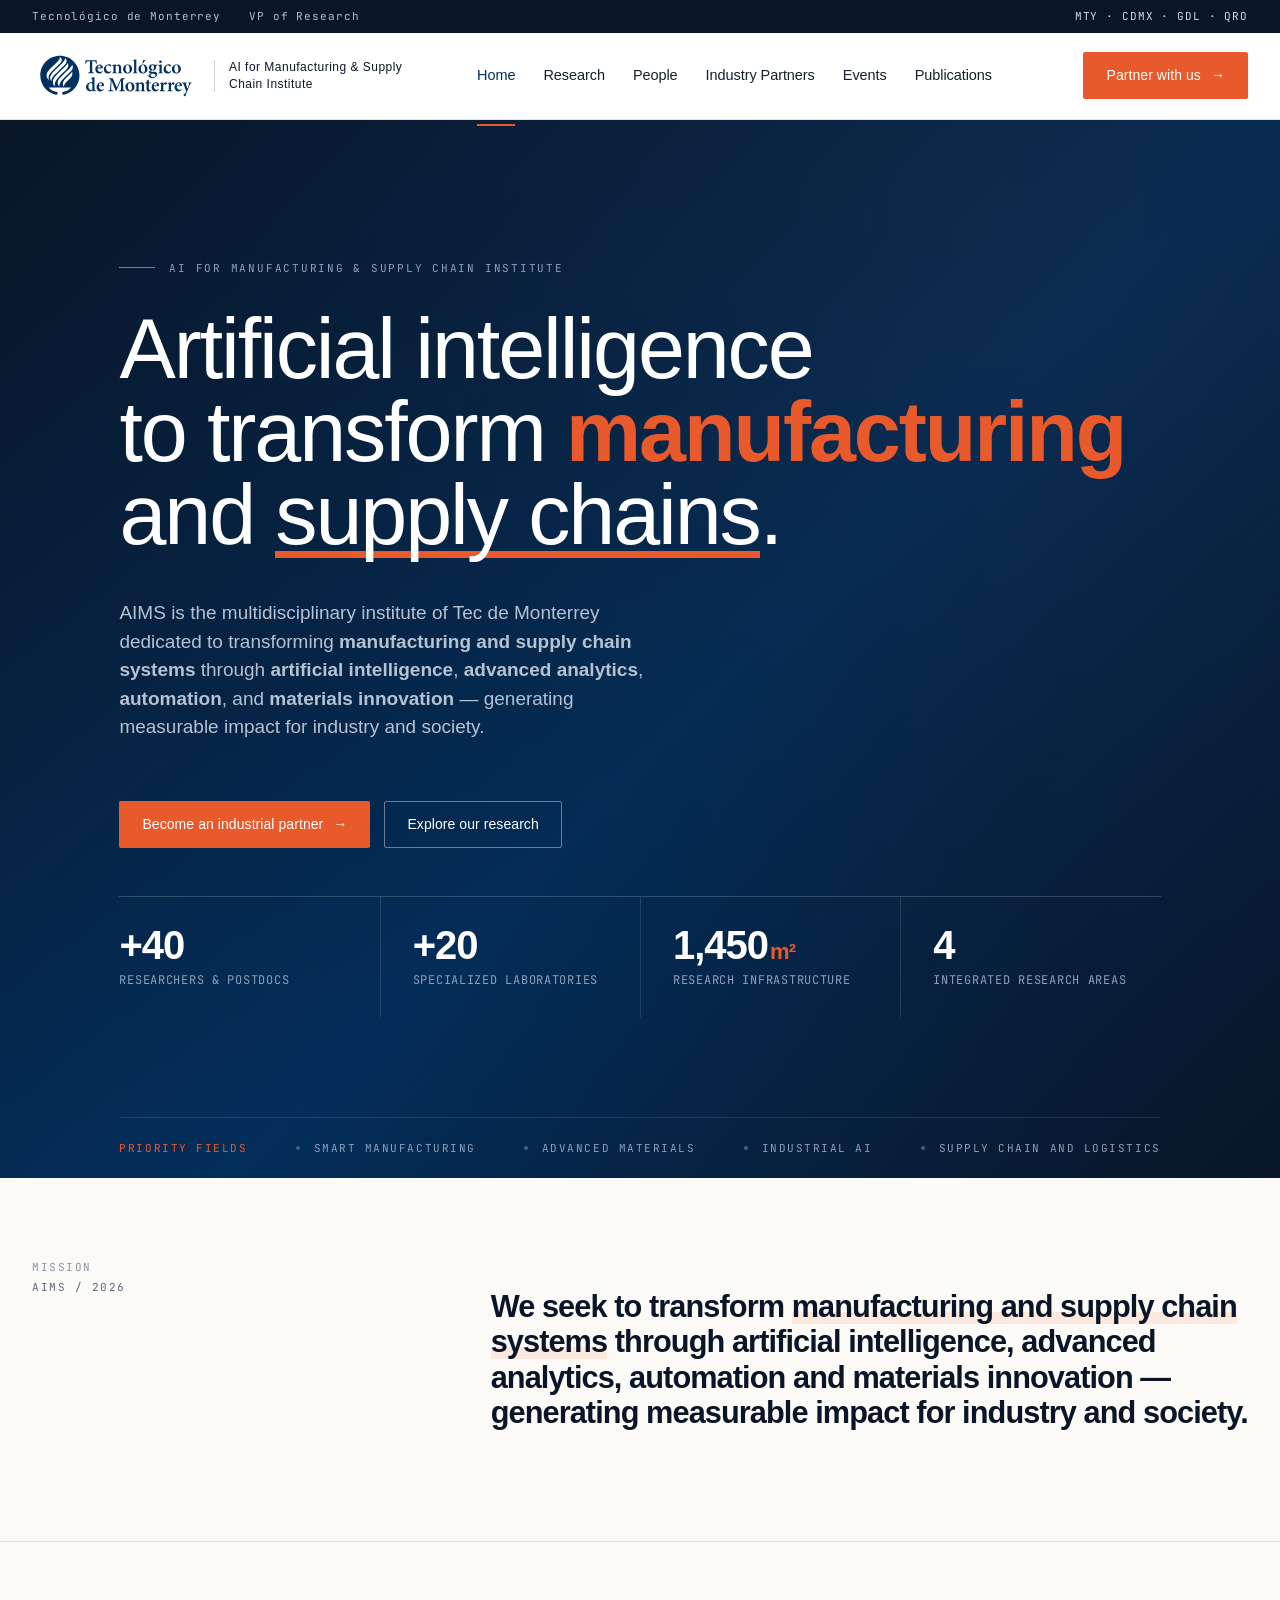
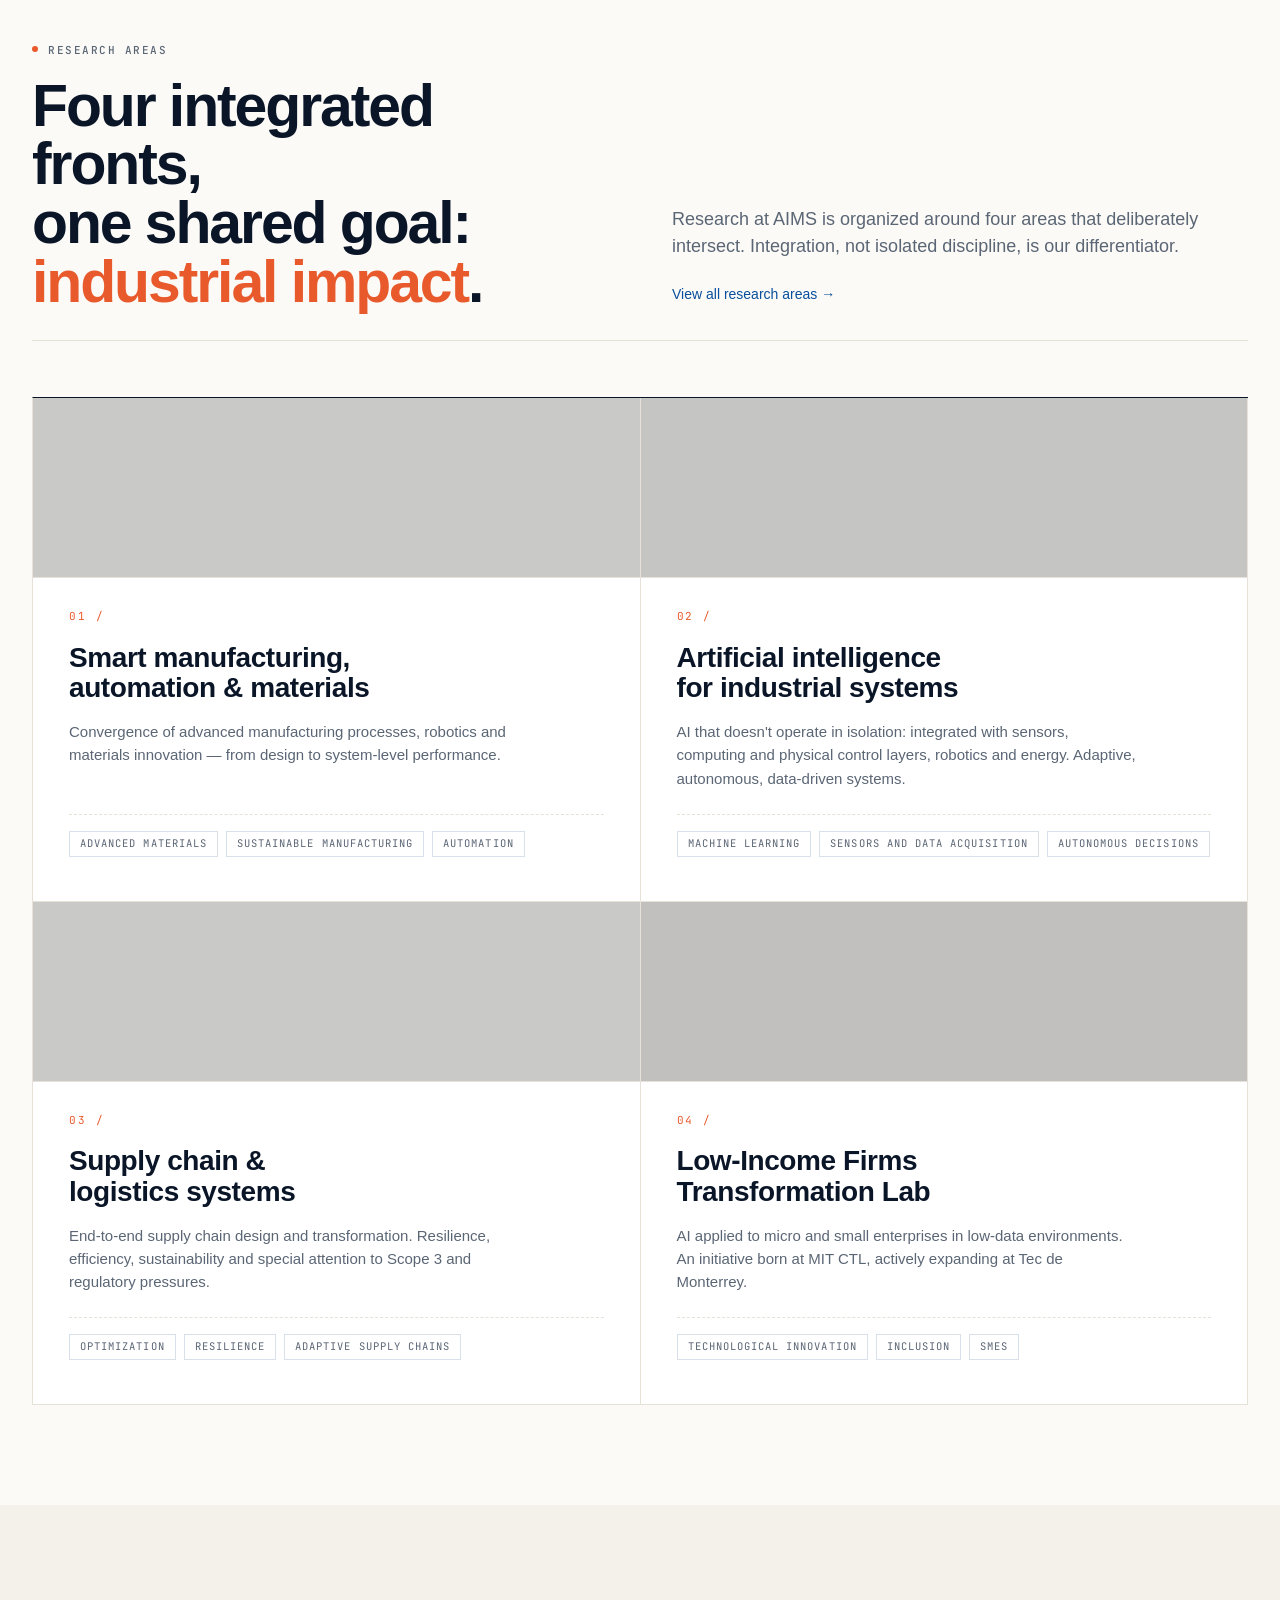
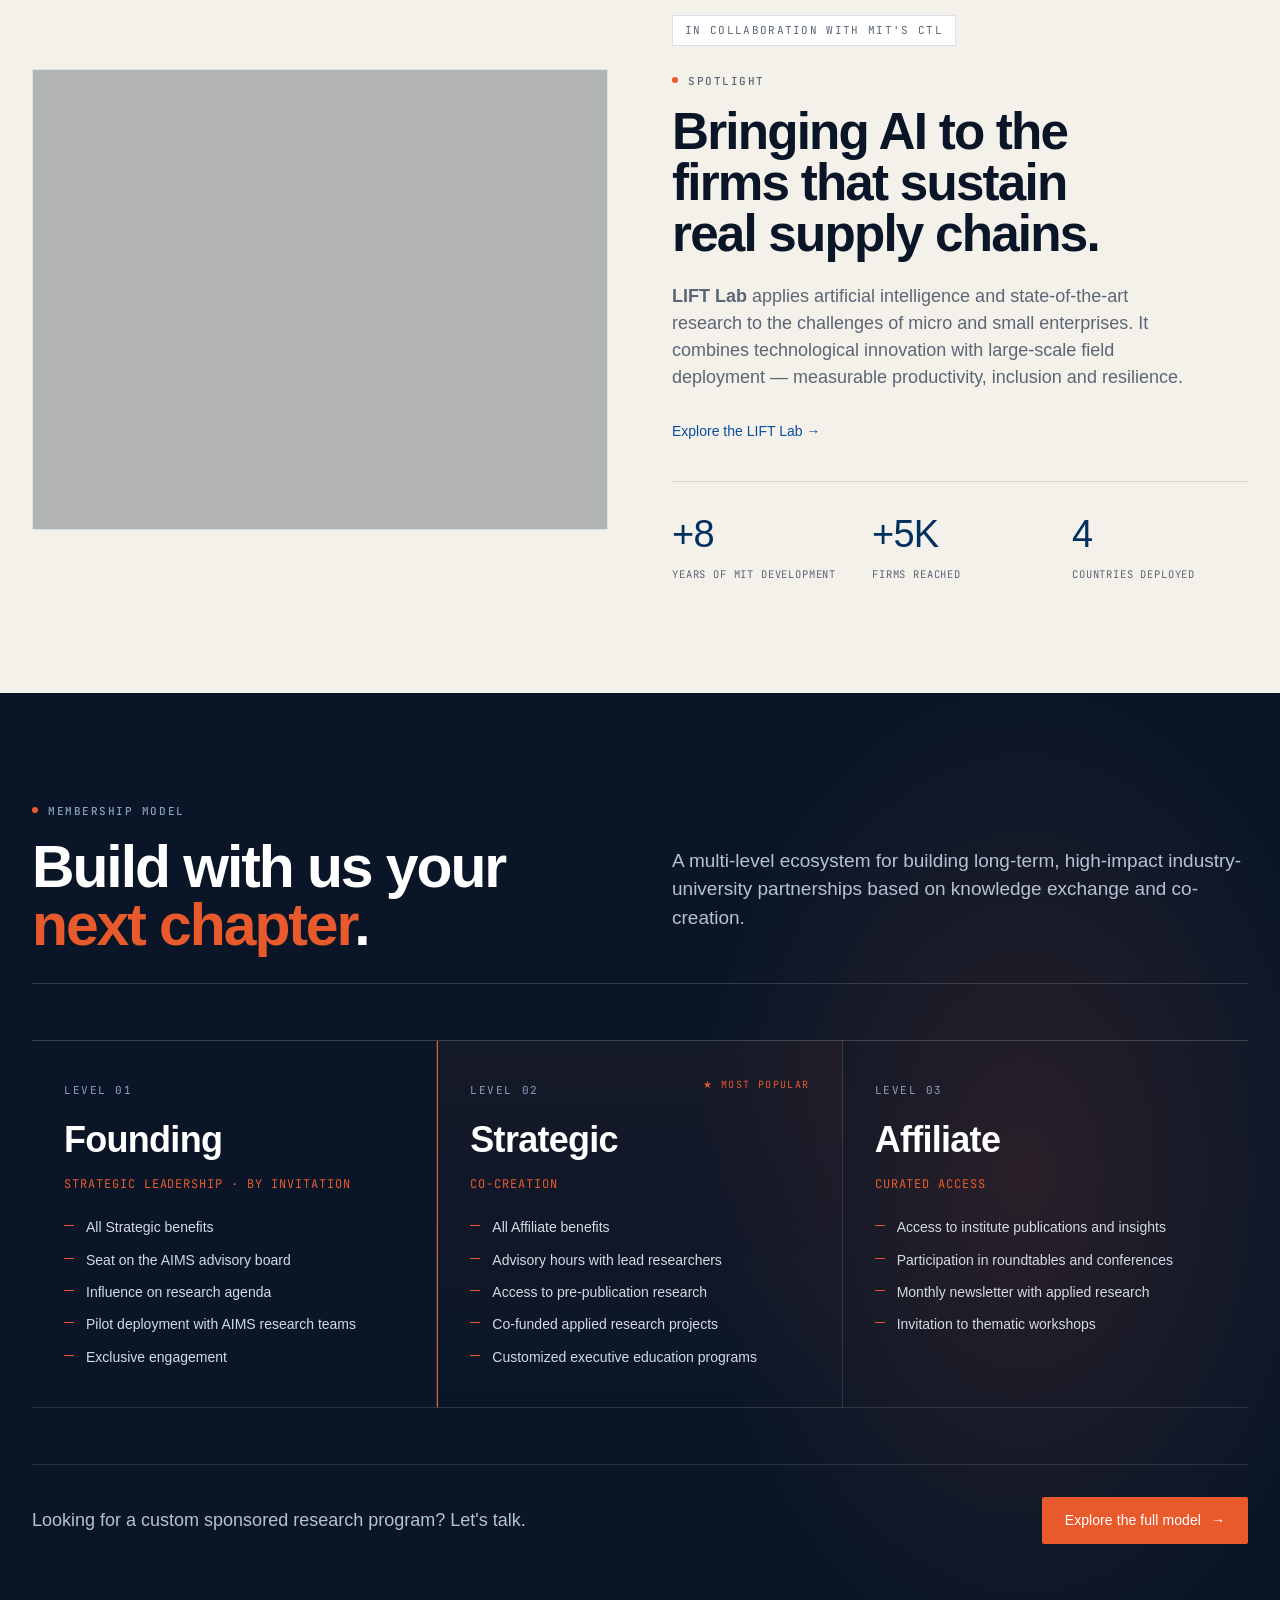
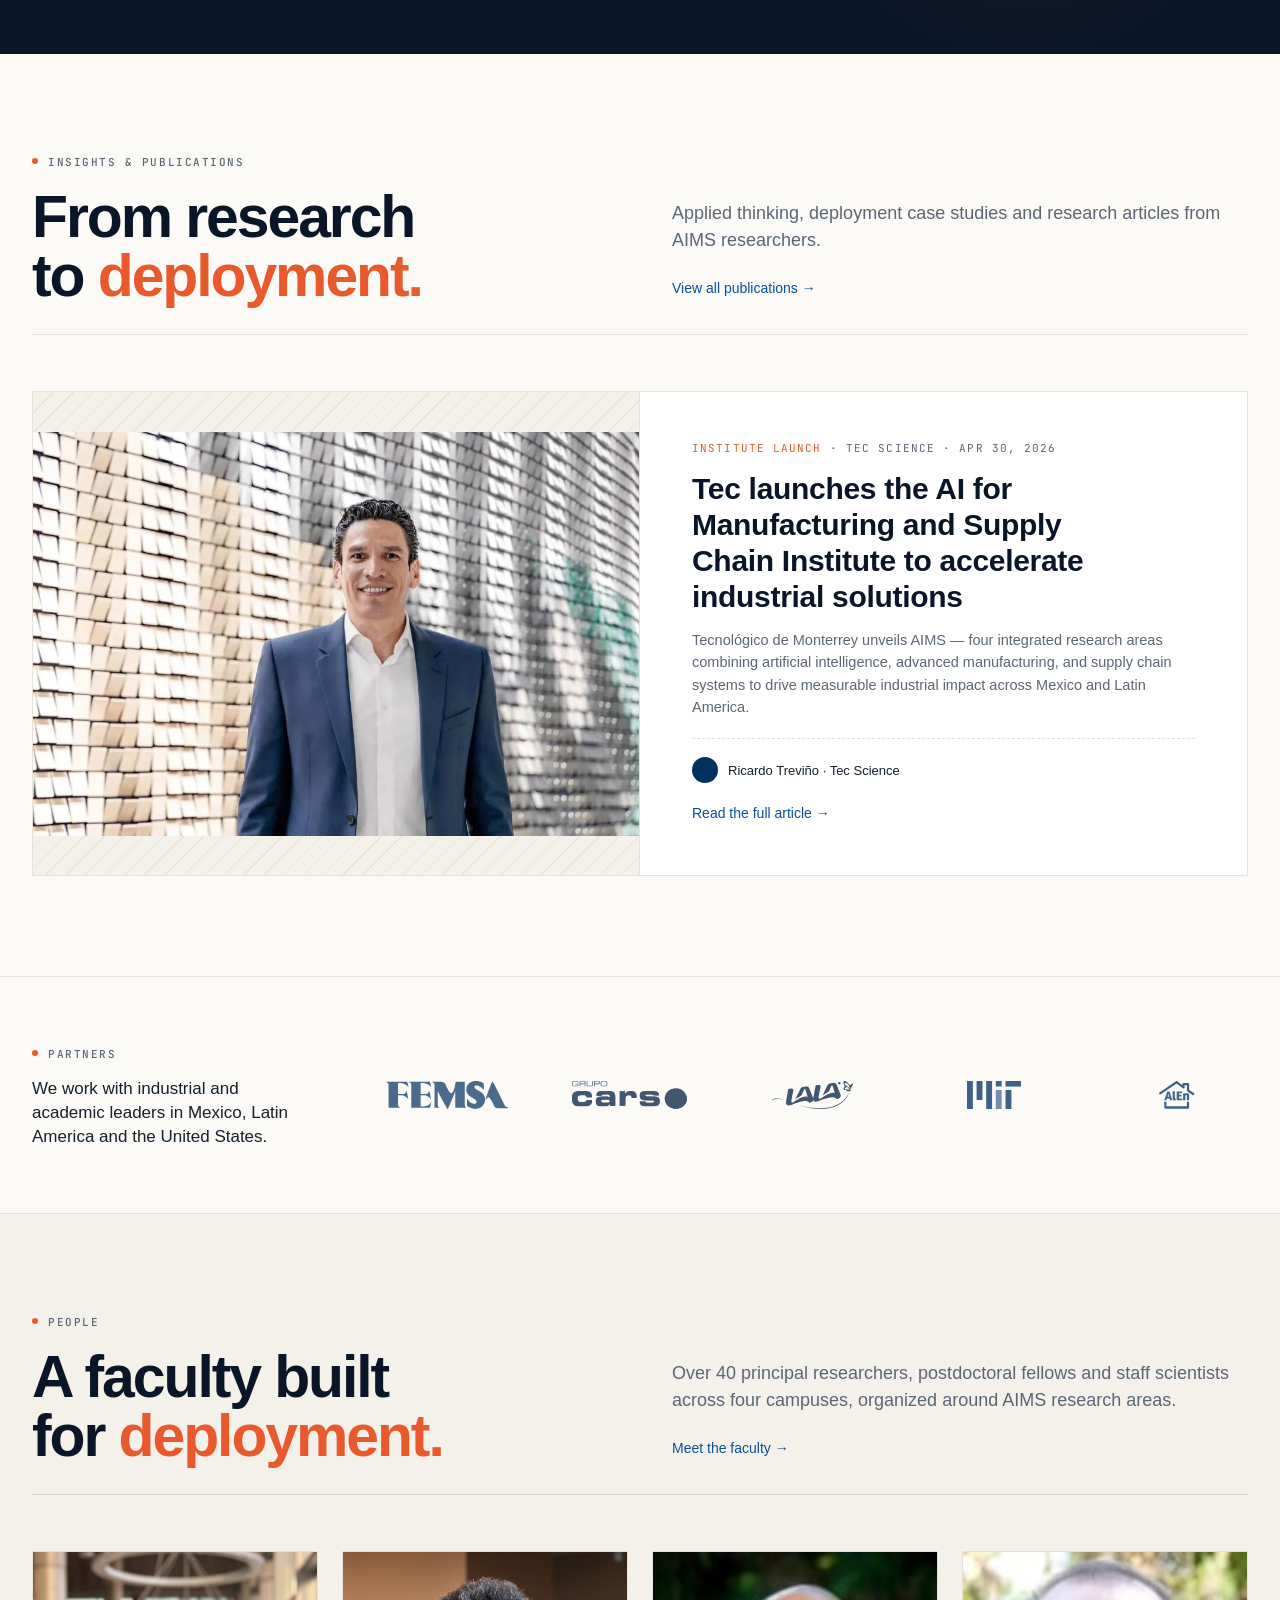
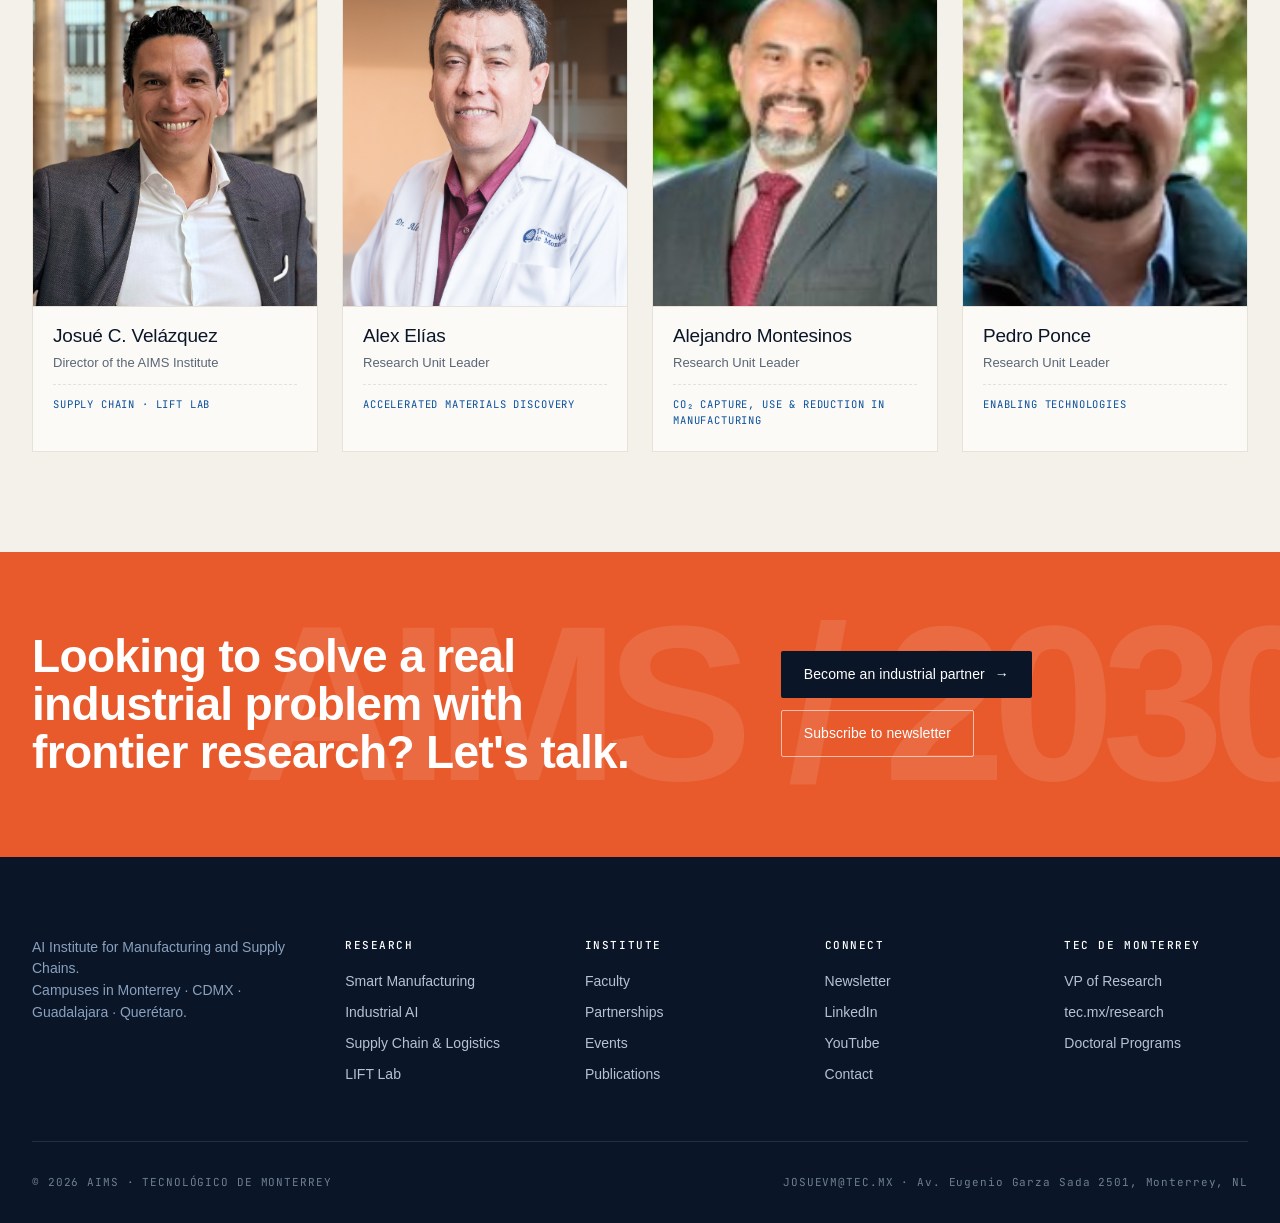
==== commit c432da74: "Use Tec logo SVG and update brand styles Replace the old letter-based brand mark with the Tec de Mon" ====
--- a/index.html
+++ b/index.html
@@ -29,10 +29,10 @@
 <header class="header">
   <div class="container">
     <a href="index.html" class="brand">
-      <div class="brand-mark"><span>A</span></div>
+      <img src="uploads/tec-logo.svg" alt="Tec de Monterrey" class="brand-flame">
+      <div class="brand-sep"></div>
       <div class="brand-text">
-        <span class="name">AIMS Institute</span>
-        <span class="sub">Tec de Monterrey</span>
+        <span class="name">AI for Manufacturing &amp; Supply Chain Institute</span>
       </div>
     </a>
     <nav class="nav" id="mainNav">
@@ -449,13 +449,6 @@
   <div class="container">
     <div class="footer-grid">
       <div>
-        <div class="brand" style="margin-bottom: 24px;">
-          <div class="brand-mark"><span>A</span></div>
-          <div class="brand-text">
-            <span class="name">AIMS Institute</span>
-            <span class="sub">Tec de Monterrey</span>
-          </div>
-        </div>
         <p style="font-size: 14px; line-height: 1.55; color: #8aa0bd; max-width: 320px; margin: 0;">
           AI Institute for Manufacturing and Supply Chains.<br>
           Campuses in Monterrey · CDMX · Guadalajara · Querétaro.
--- a/css/styles.css
+++ b/css/styles.css
@@ -166,50 +166,49 @@
 .brand {
   display: flex;
   align-items: center;
-  gap: 14px;
-}
-.brand-mark {
-  width: 44px; height: 44px;
-  background: var(--aims-deep);
-  display: grid;
-  place-items: center;
-  position: relative;
-}
-.brand-mark::before {
-  content: "";
-  position: absolute;
-  left: 0; top: 0; bottom: 0;
-  width: 5px;
-  background: var(--aims-accent);
-}
-.brand-mark span {
-  color: #fff;
-  font-family: var(--font-display);
-  font-size: 22px;
-  font-weight: 700;
-  letter-spacing: -0.04em;
-  margin-left: 2px;
+  gap: 0;
+  text-decoration: none;
+}
+.brand-flame {
+  height: 48px;
+  width: auto;
+  flex-shrink: 0;
+}
+.brand-sep {
+  width: 1px;
+  height: 32px;
+  background: #c8d2dc;
+  margin: 0 14px;
+  flex-shrink: 0;
 }
 .brand-text {
   display: flex;
   flex-direction: column;
-  line-height: 1.05;
+  line-height: 1.2;
 }
 .brand-text .name {
   font-family: var(--font-sans);
-  font-weight: 700;
-  font-size: 17px;
+  font-weight: 400;
+  font-size: 12px;
+  line-height: 1.35;
   color: var(--aims-ink);
-  letter-spacing: -0.01em;
+  letter-spacing: 0.04em;
+  max-width: 200px;
 }
 .brand-text .sub {
   font-family: var(--font-mono);
-  font-size: 10px;
-  letter-spacing: 0.1em;
+  font-size: 9.5px;
+  letter-spacing: 0.08em;
   color: var(--aims-text-muted);
   text-transform: uppercase;
-  margin-top: 2px;
-}
+  margin-top: 3px;
+}
+
+/* Footer brand overrides */
+.footer .brand-flame { filter: brightness(0) invert(1); }
+.footer .brand-sep { background: rgba(255,255,255,0.2); }
+.footer .brand-text .name { color: #fff; }
+.footer .brand-text .sub { color: #8aa0bd; }
 
 .nav {
   display: flex;
@@ -407,10 +406,7 @@
   letter-spacing: 0.08em;
   color: #6f7e92;
 }
-.footer .brand-mark { background: #fff; }
-.footer .brand-mark span { color: var(--aims-deep); }
-.footer .brand-text .name { color: #fff; }
-.footer .brand-text .sub { color: #8aa0bd; }
+/* footer brand handled above */
 
 /* ---------- Tags & Pills ---------- */
 .tag {
@@ -550,7 +546,7 @@
 
   /* Header */
   .header .container { height: 70px; gap: 12px; }
-  .brand-text .name { font-size: 15px; }
+  .brand-text .name { font-size: 14px; }
 
   /* Hamburger */
   .nav-toggle { display: flex; }
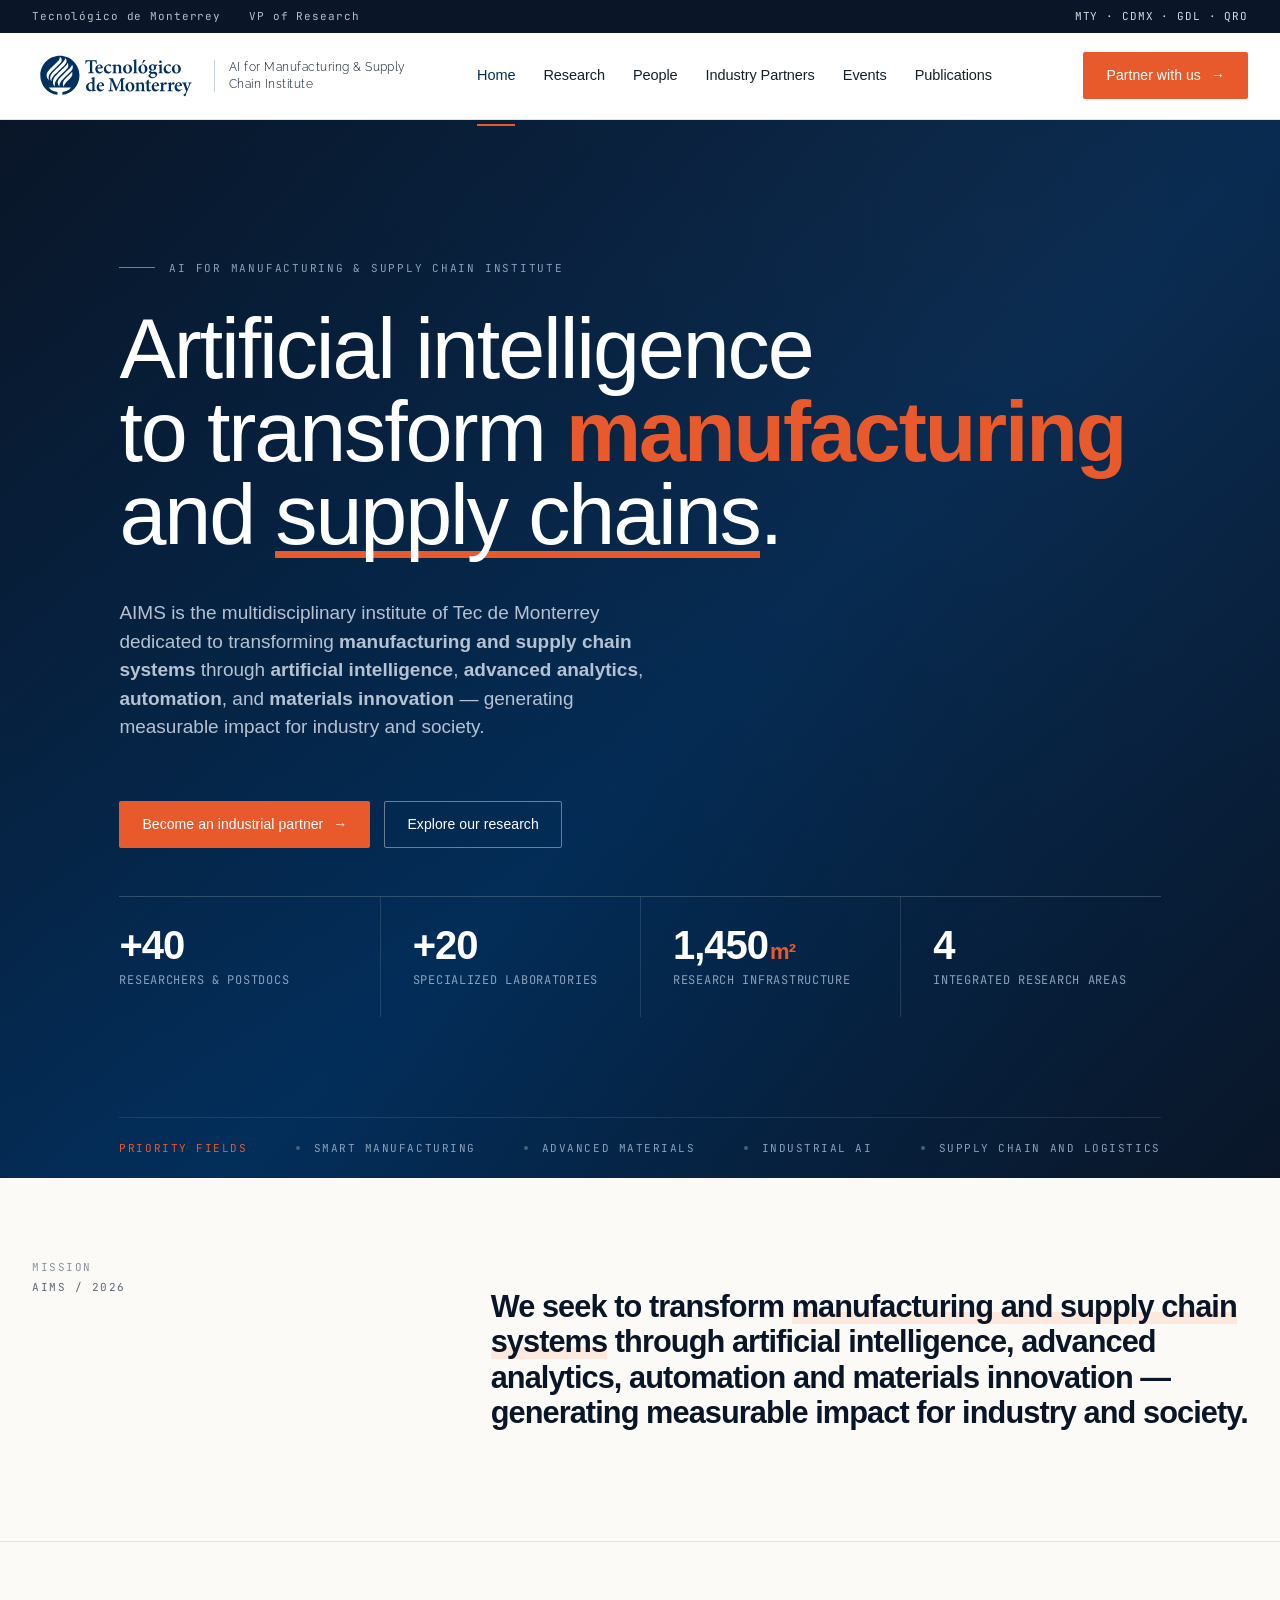
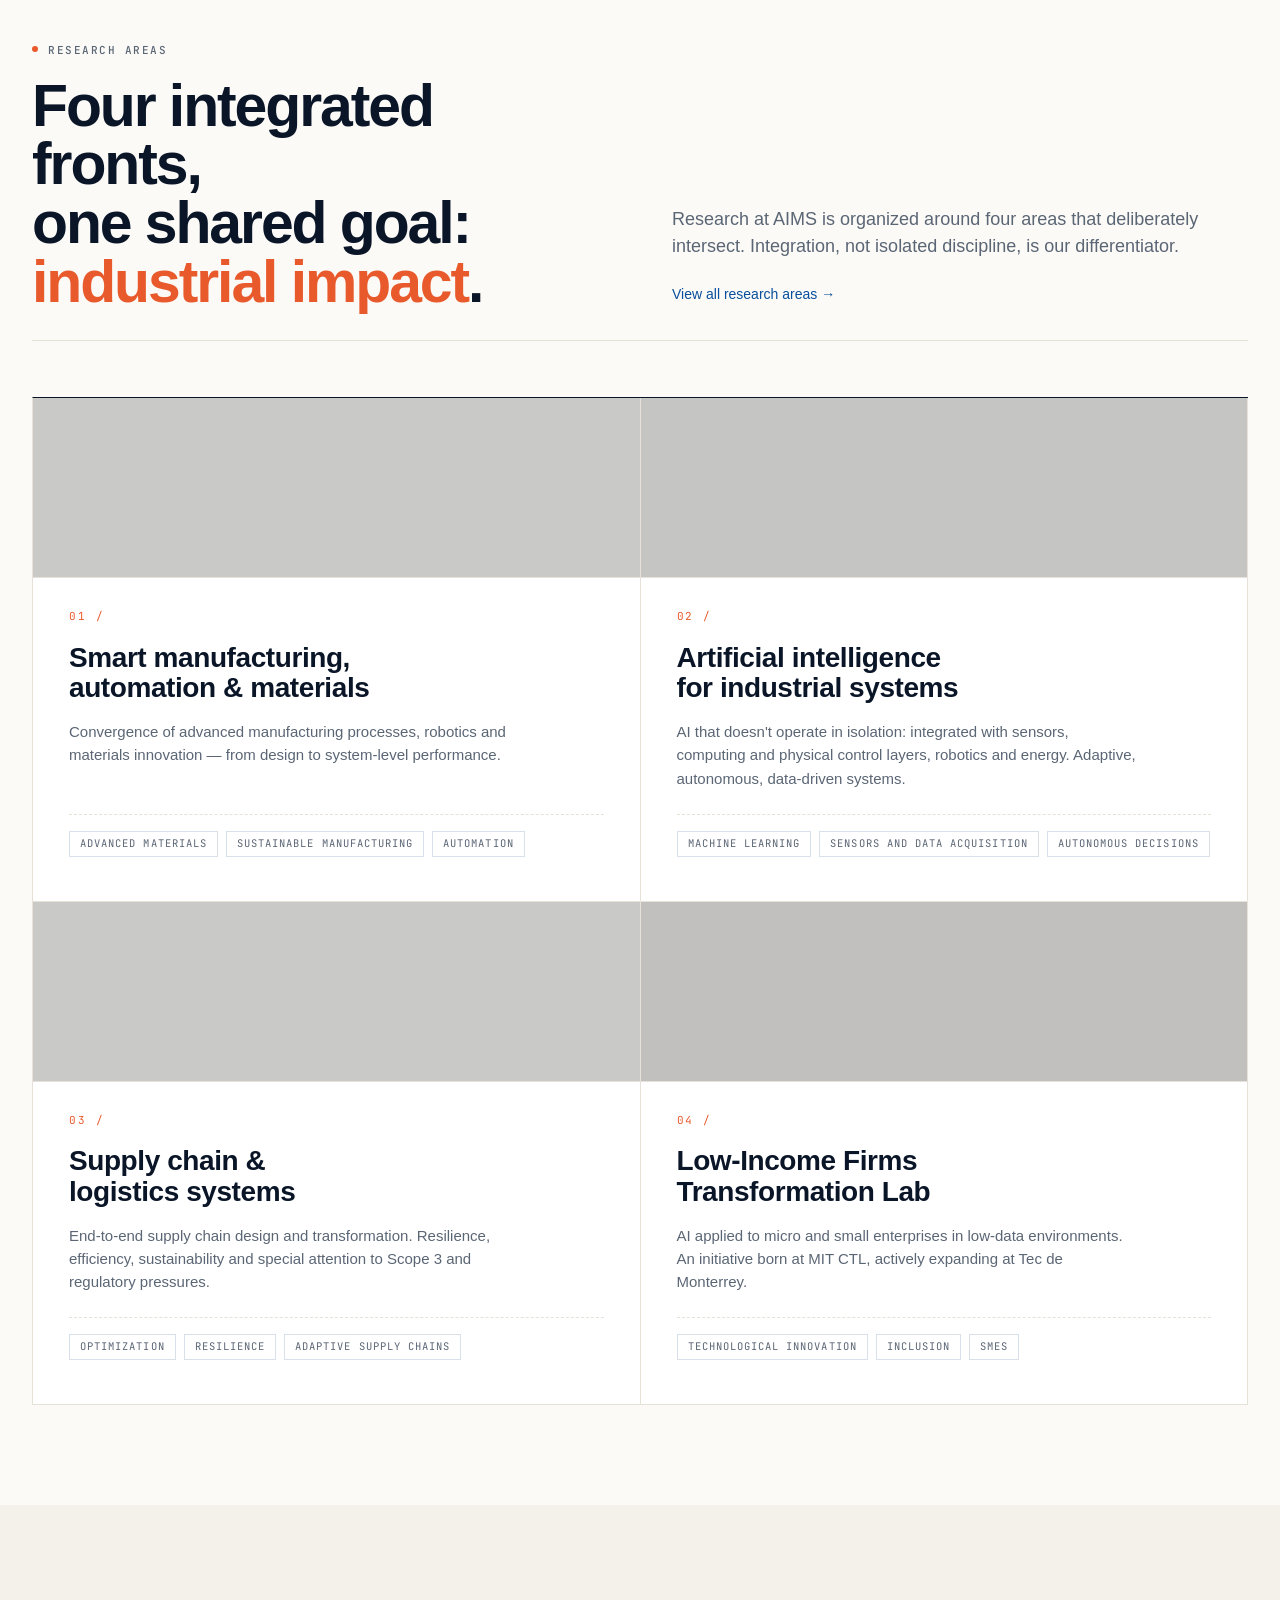
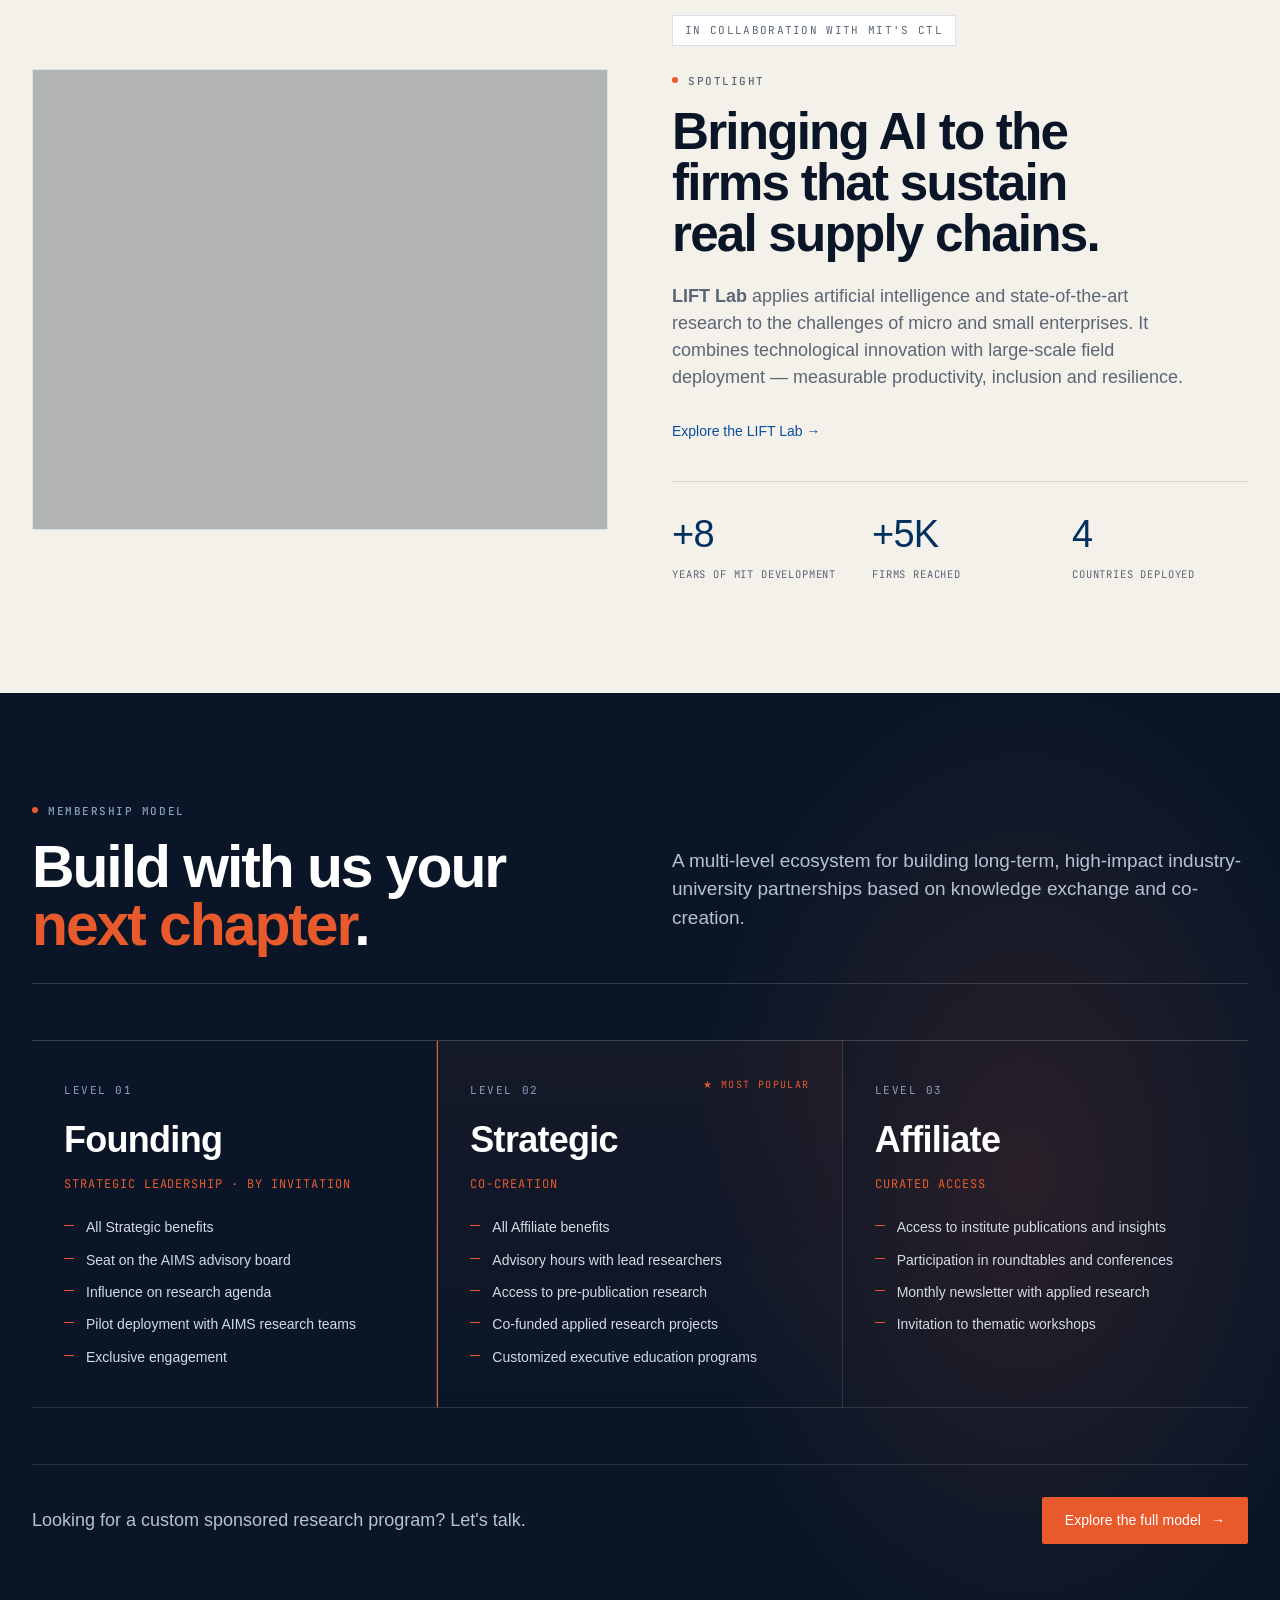
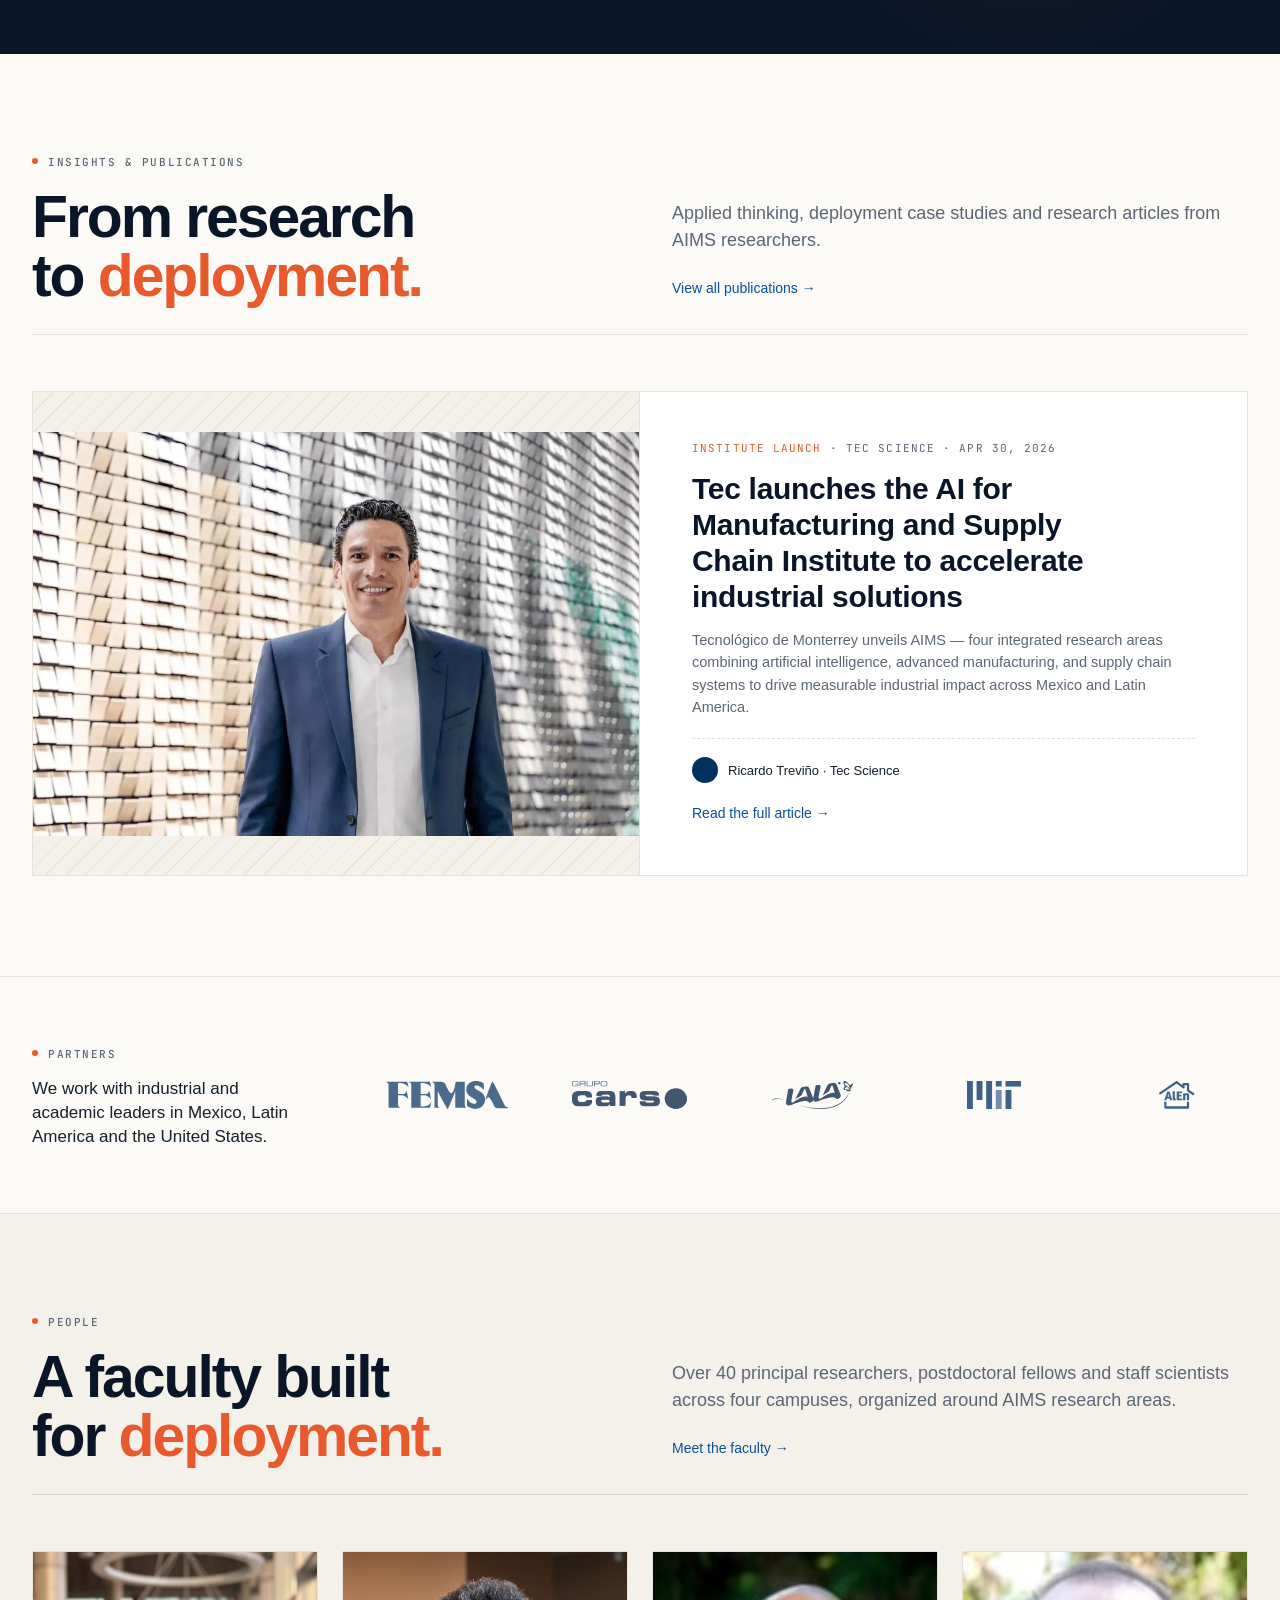
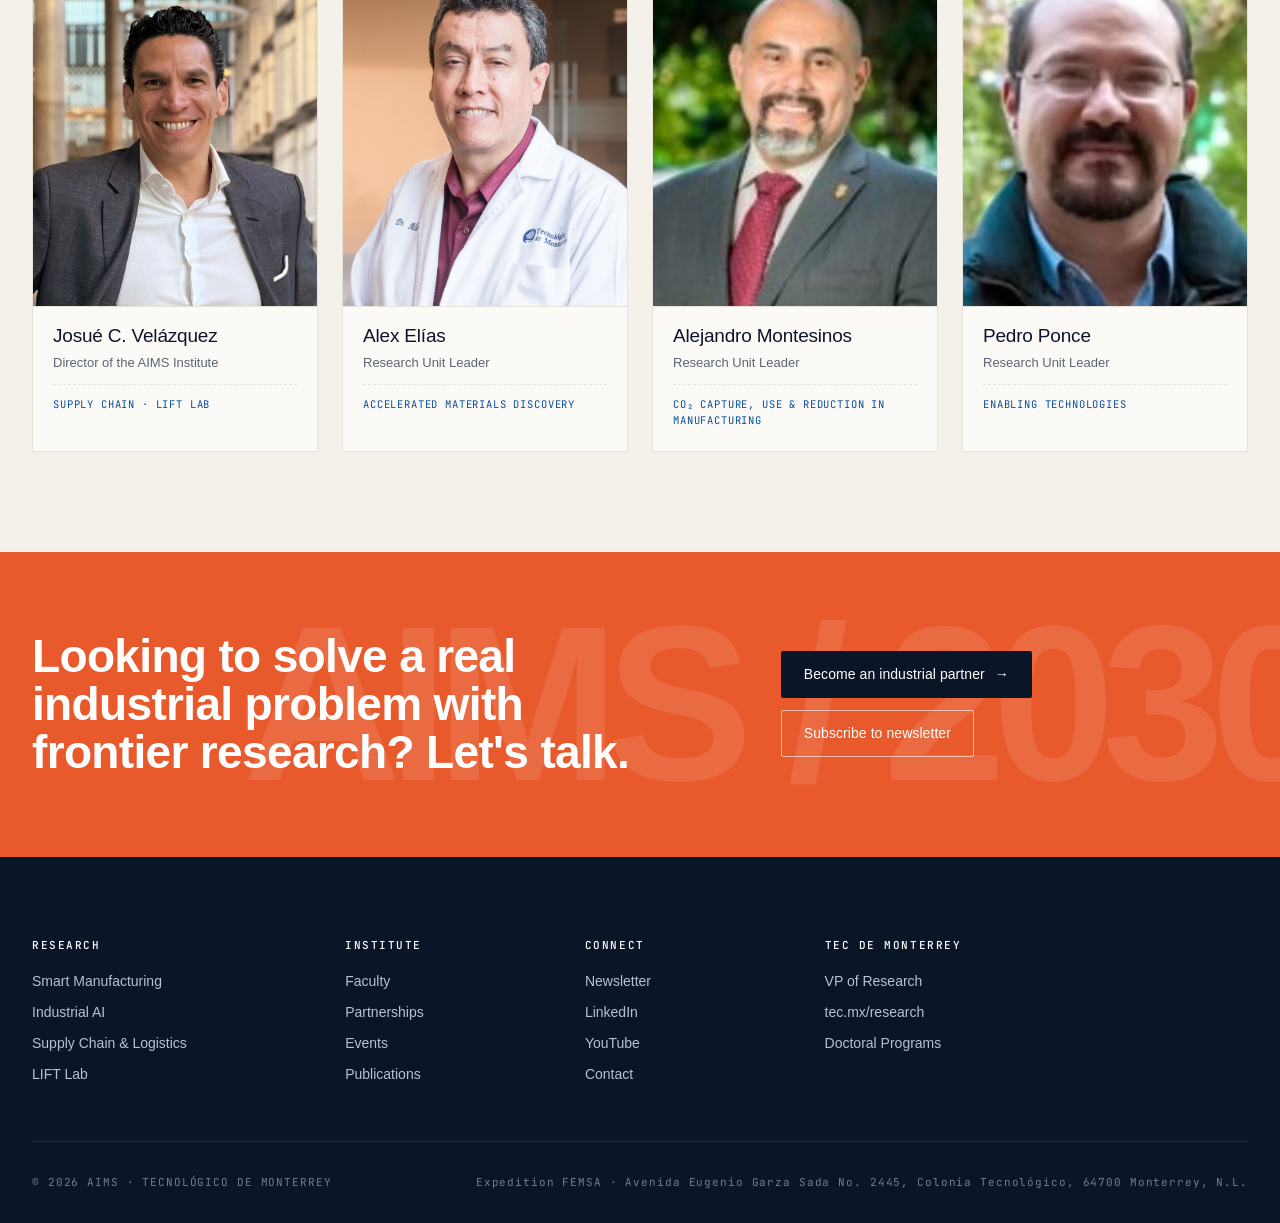
==== commit b67c2276: "Update typography and footer contact info Add Raleway webfont to main pages and adjust brand typogra" ====
--- a/index.html
+++ b/index.html
@@ -6,9 +6,10 @@
   <title>AIMS — AI for Manufacturing &amp; Supply Chain Institute | Tecnológico de Monterrey</title>
   <link rel="preconnect" href="https://fonts.googleapis.com">
   <link rel="preconnect" href="https://fonts.gstatic.com" crossorigin>
-  <link href="https://fonts.googleapis.com/css2?family=JetBrains+Mono:wght@400;500&display=swap" rel="stylesheet">
+  <link href="https://fonts.googleapis.com/css2?family=JetBrains+Mono:wght@400;500&family=Raleway:wght@300;400;500&display=swap" rel="stylesheet">
   <link rel="stylesheet" href="css/styles.css">
   <link rel="stylesheet" href="css/partials.css">
+  <link rel="icon" type="image/svg+xml" href="favicon.svg">
 </head>
 
 <body>
@@ -449,12 +450,6 @@
   <div class="container">
     <div class="footer-grid">
       <div>
-        <p style="font-size: 14px; line-height: 1.55; color: #8aa0bd; max-width: 320px; margin: 0;">
-          AI Institute for Manufacturing and Supply Chains.<br>
-          Campuses in Monterrey · CDMX · Guadalajara · Querétaro.
-        </p>
-      </div>
-      <div>
         <h4>Research</h4>
         <ul>
           <li><a href="#">Smart Manufacturing</a></li>
@@ -492,7 +487,7 @@
     </div>
     <div class="footer-bottom">
       <span>© 2026 AIMS · TECNOLÓGICO DE MONTERREY</span>
-      <span>JOSUEVM@TEC.MX  ·  Av. Eugenio Garza Sada 2501, Monterrey, NL</span>
+      <span>Expedition FEMSA  ·  Avenida Eugenio Garza Sada No. 2445, Colonia Tecnológico, 64700 Monterrey, N.L.</span>
     </div>
   </div>
 </footer>
--- a/css/styles.css
+++ b/css/styles.css
@@ -187,8 +187,8 @@
   line-height: 1.2;
 }
 .brand-text .name {
-  font-family: var(--font-sans);
-  font-weight: 400;
+  font-family: 'Raleway', var(--font-sans);
+  font-weight: 300;
   font-size: 12px;
   line-height: 1.35;
   color: var(--aims-ink);
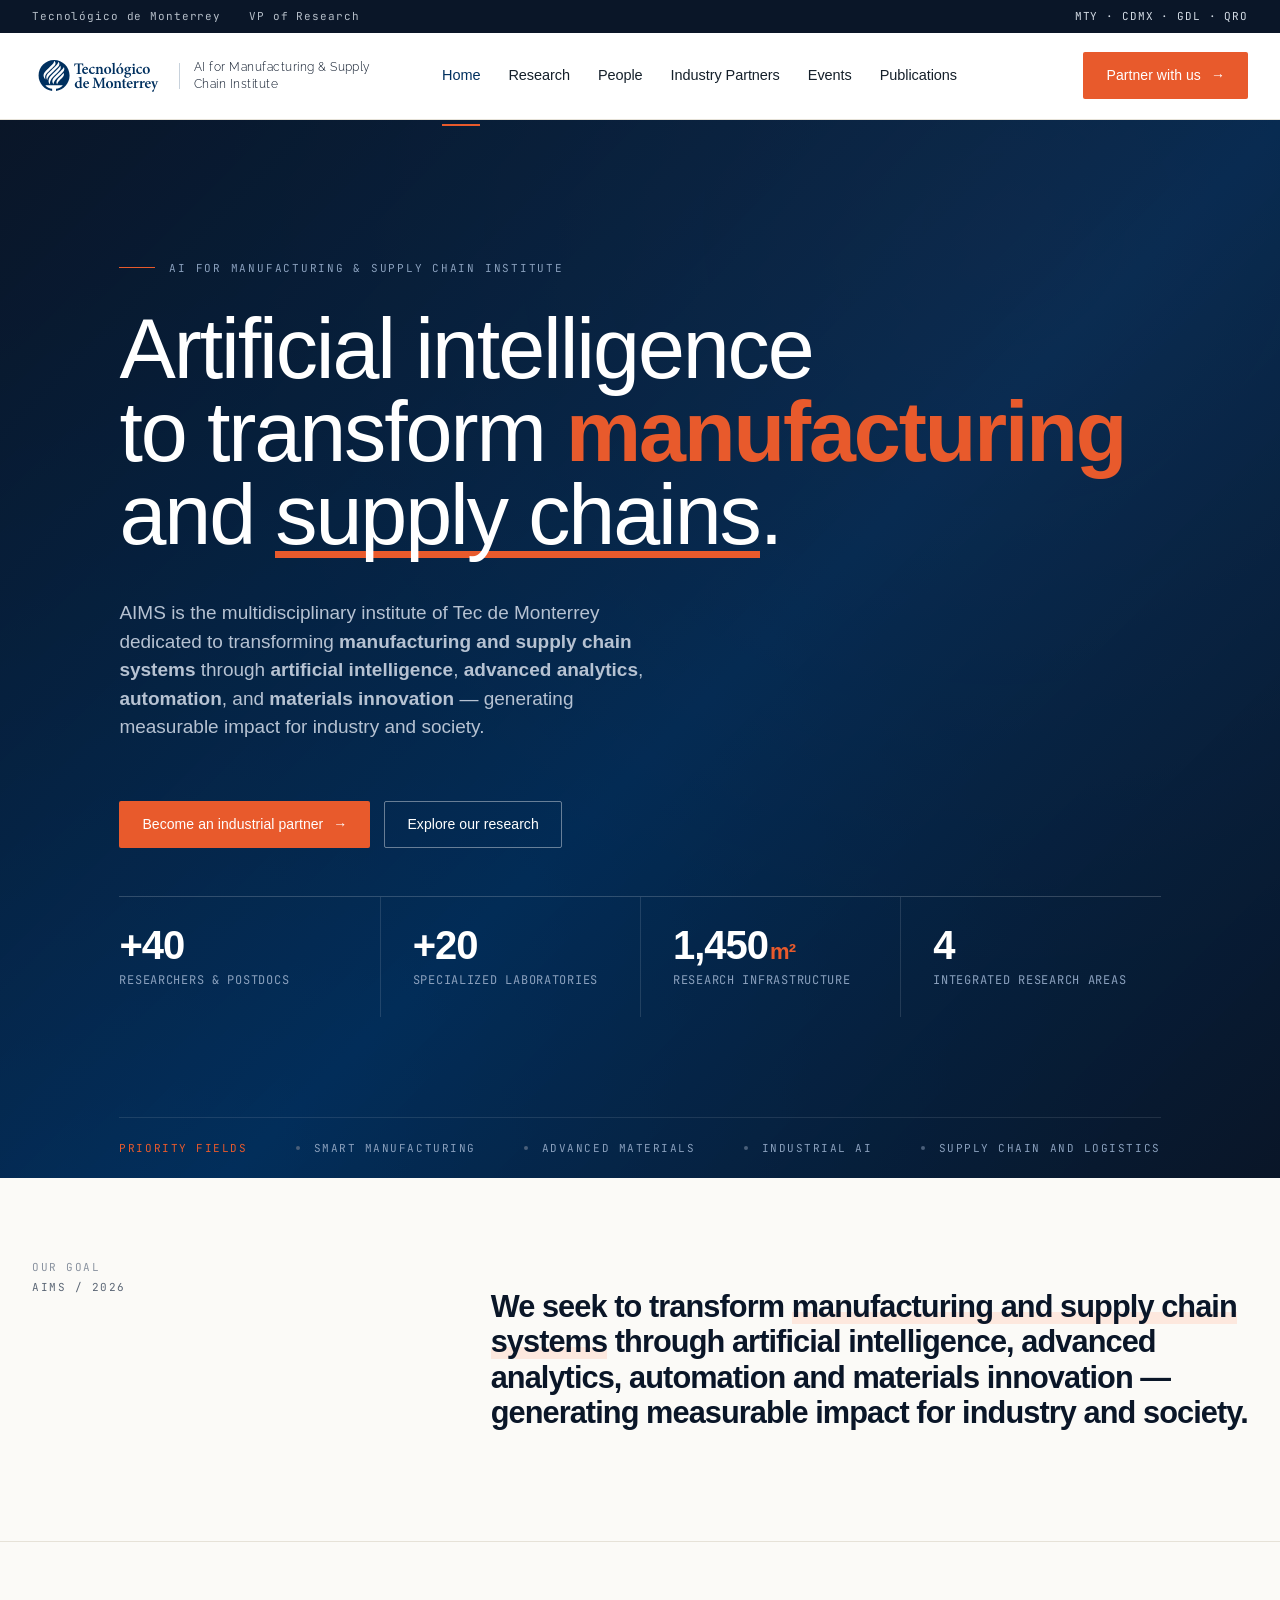
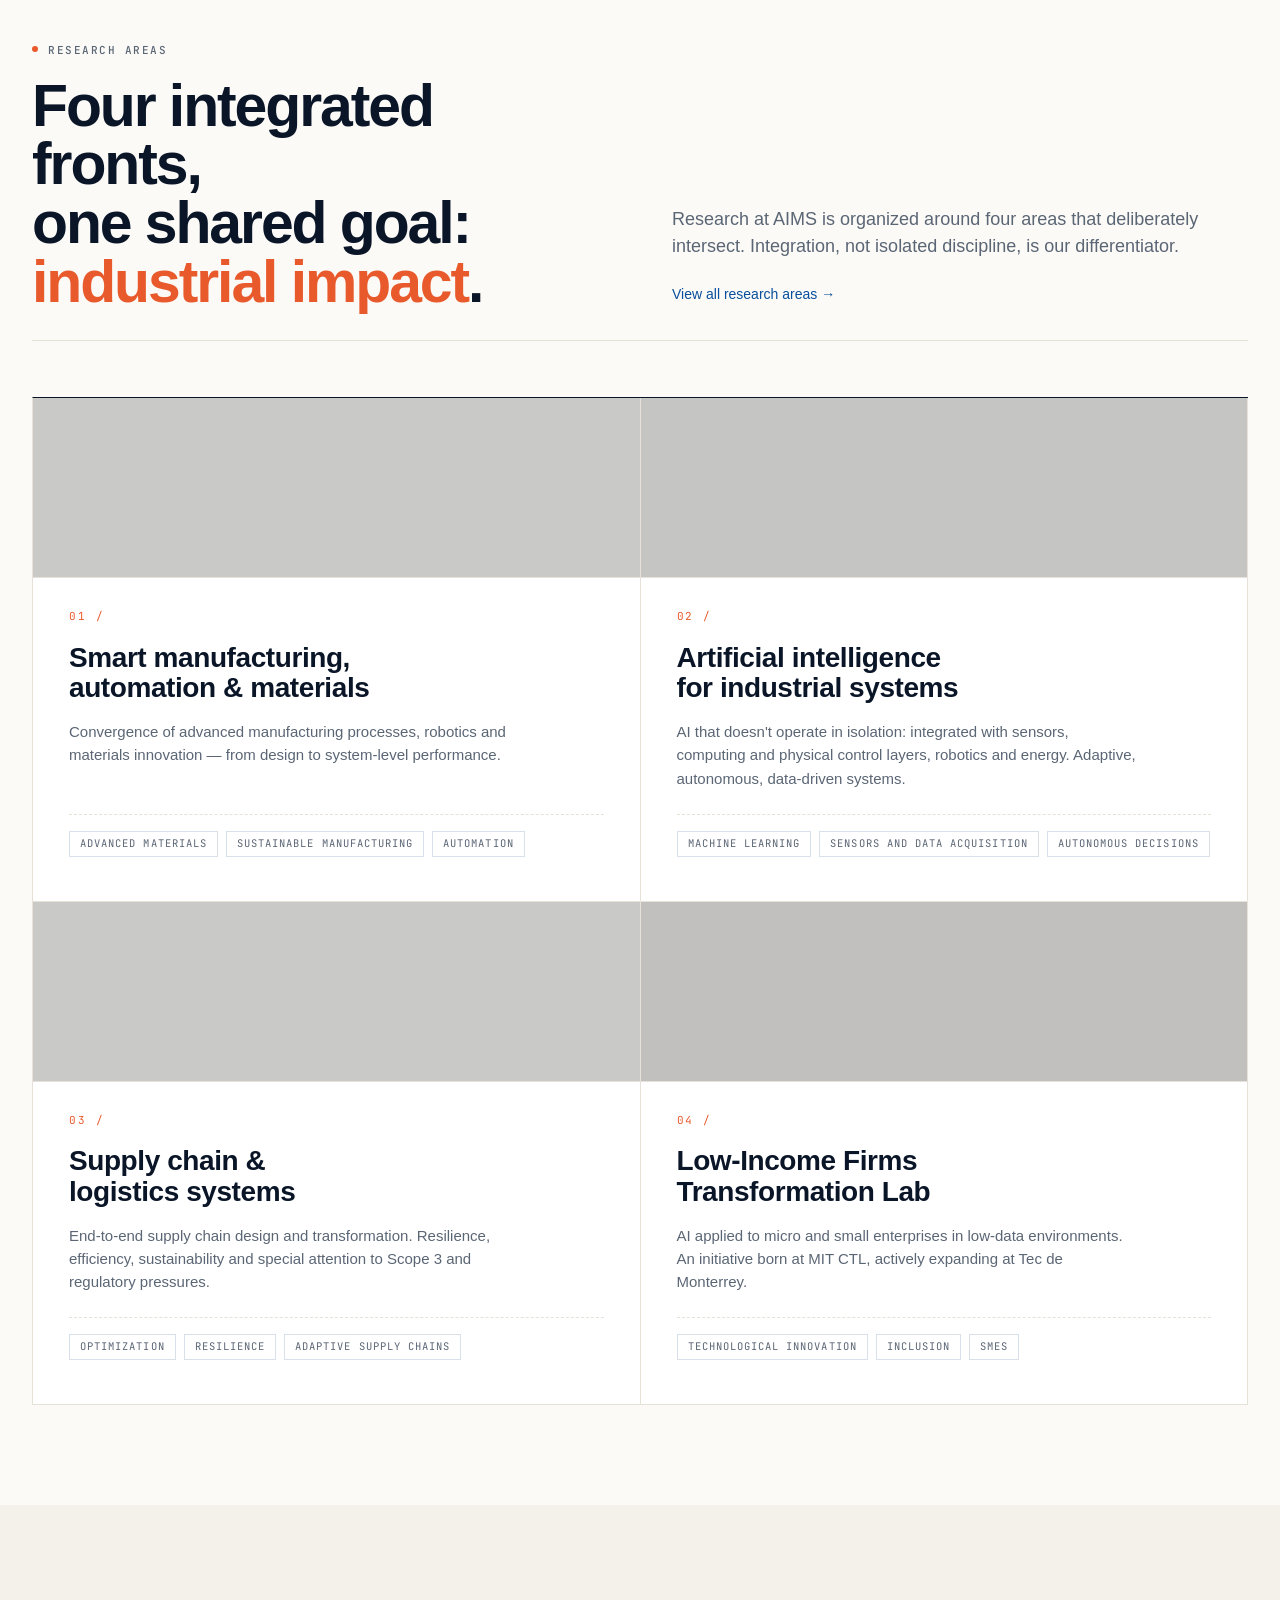
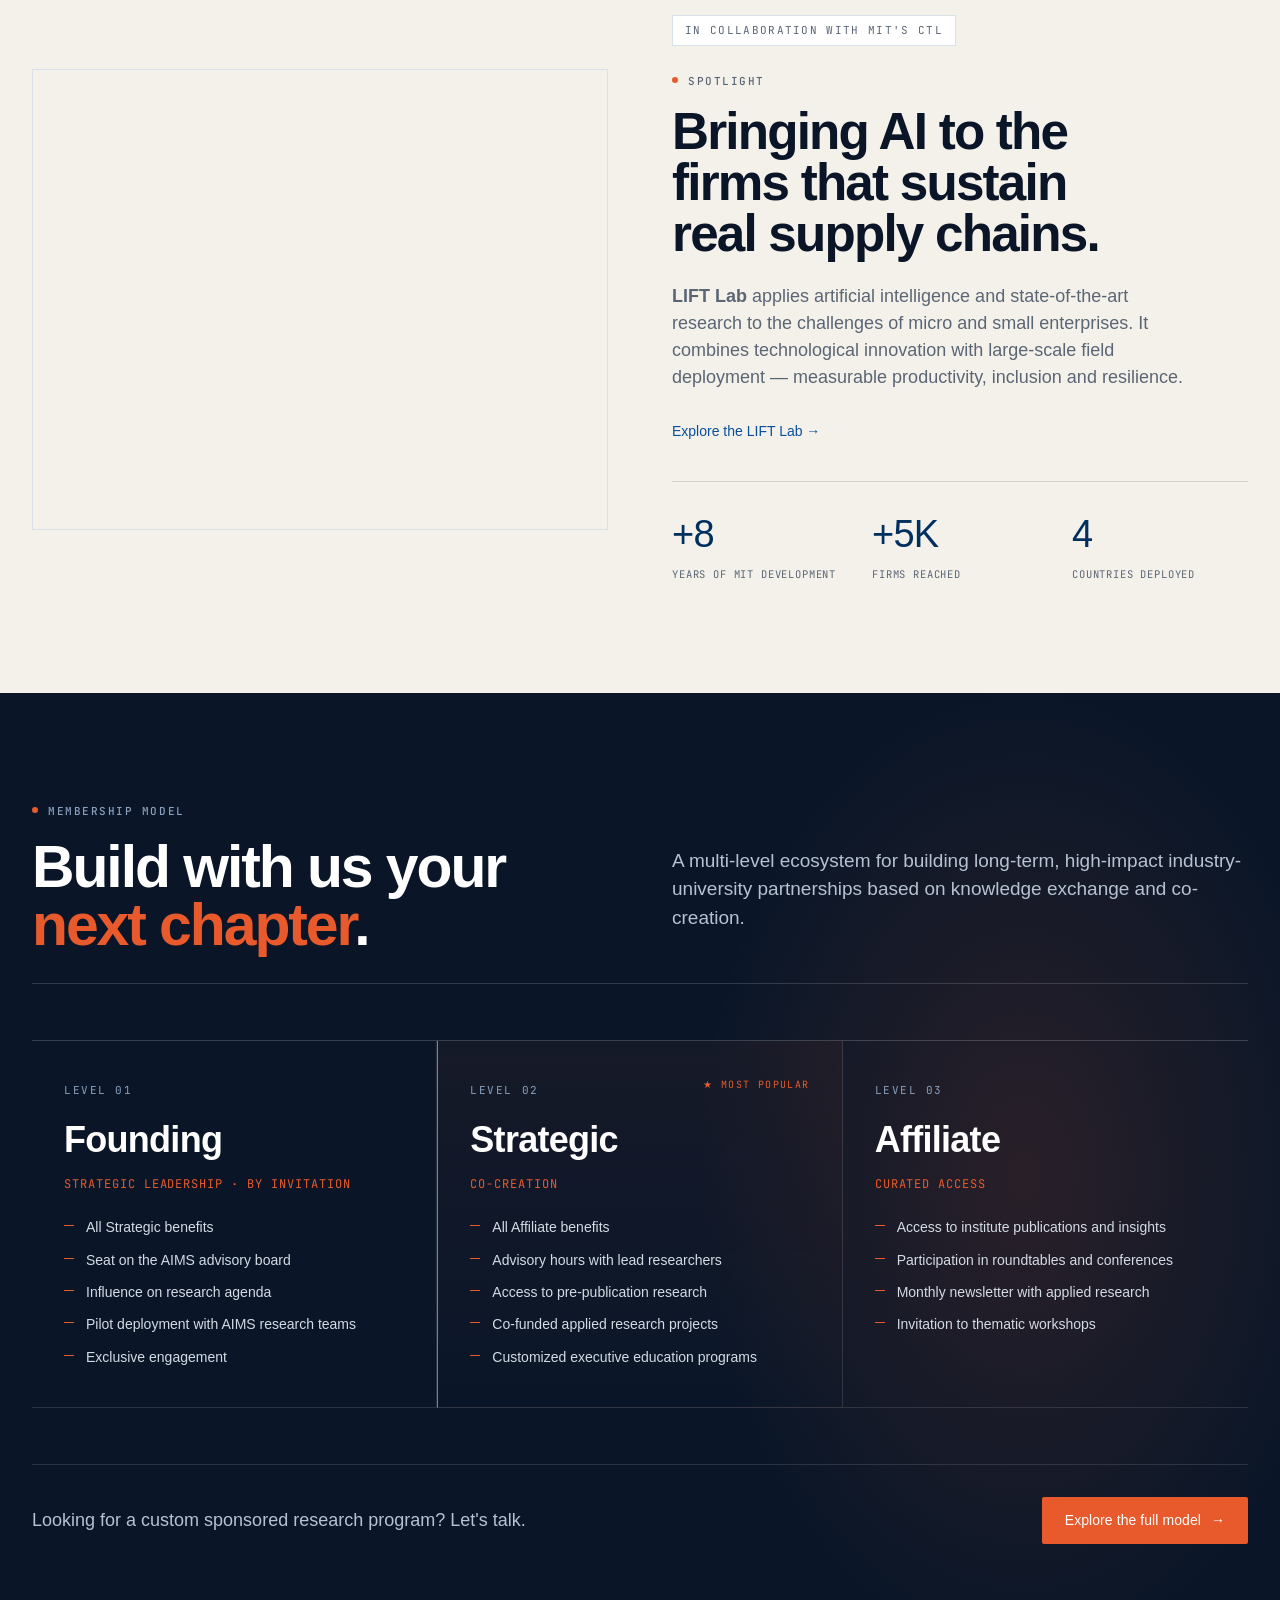
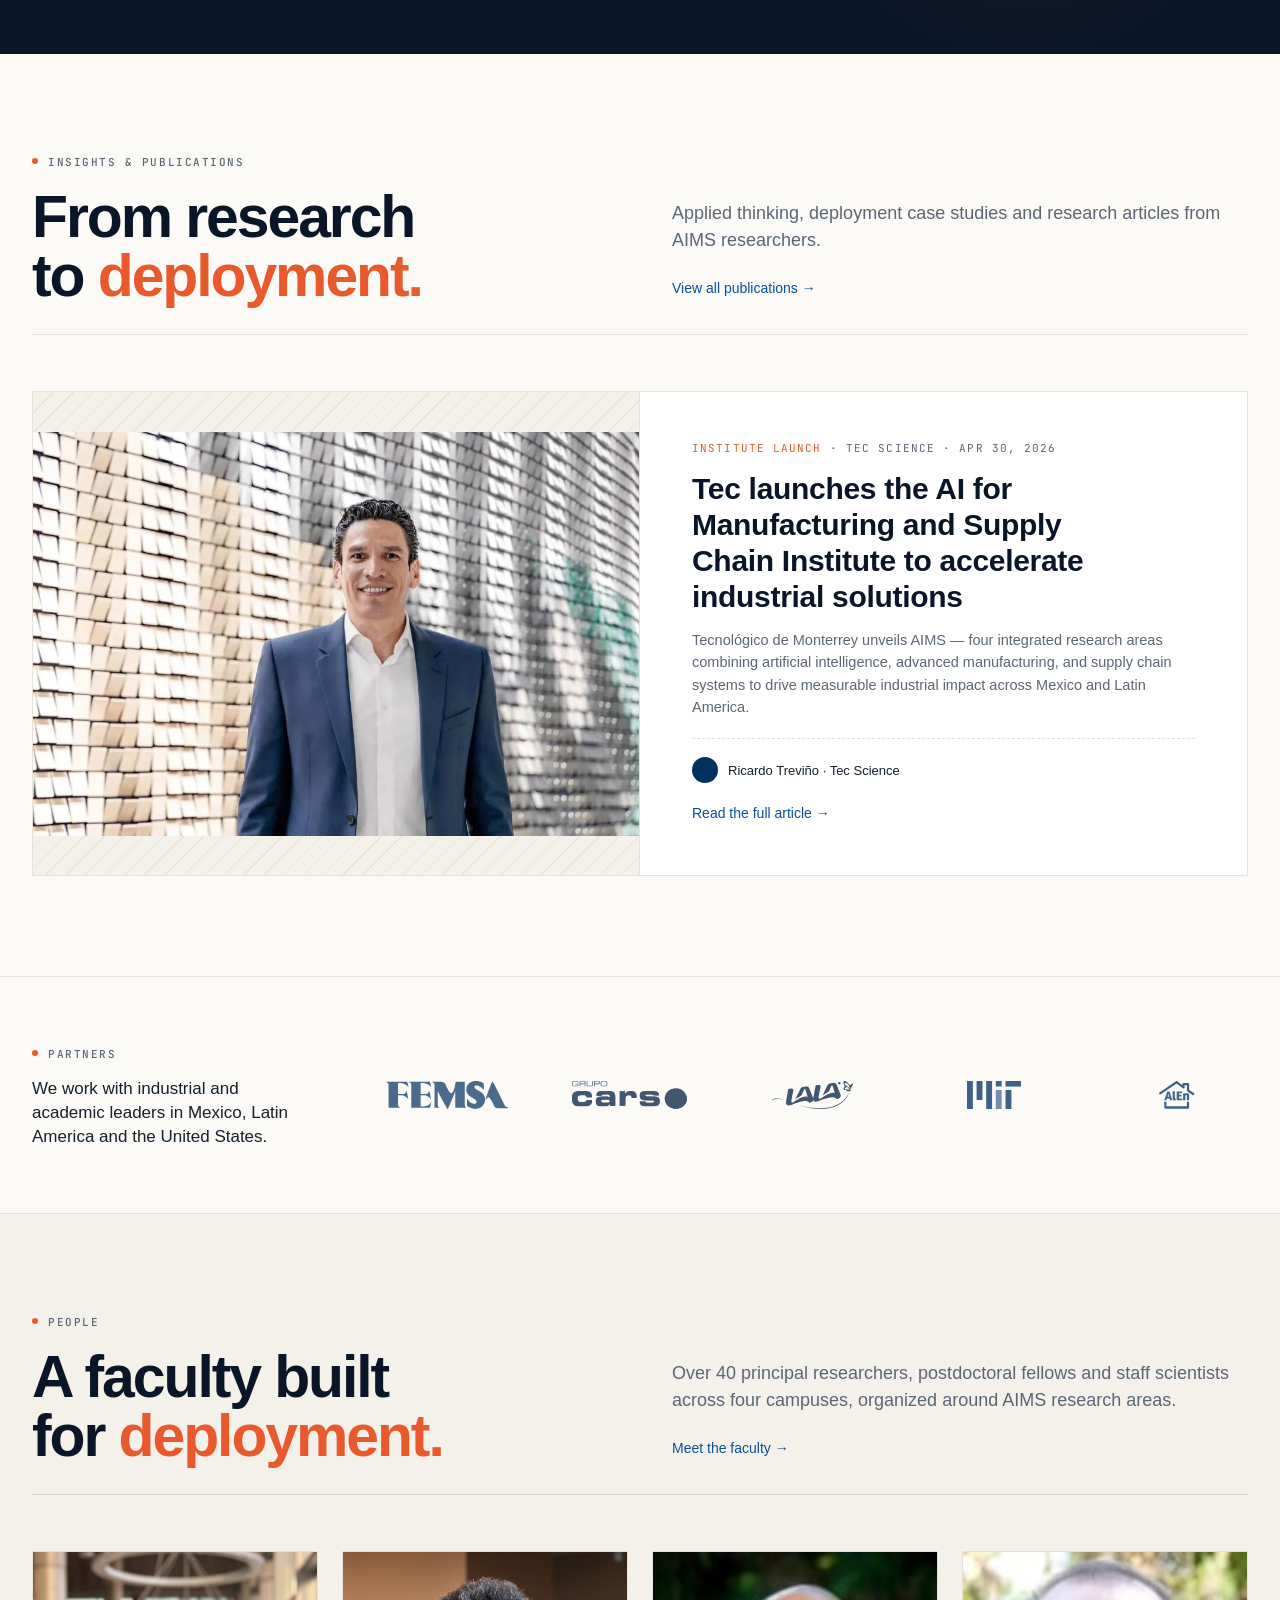
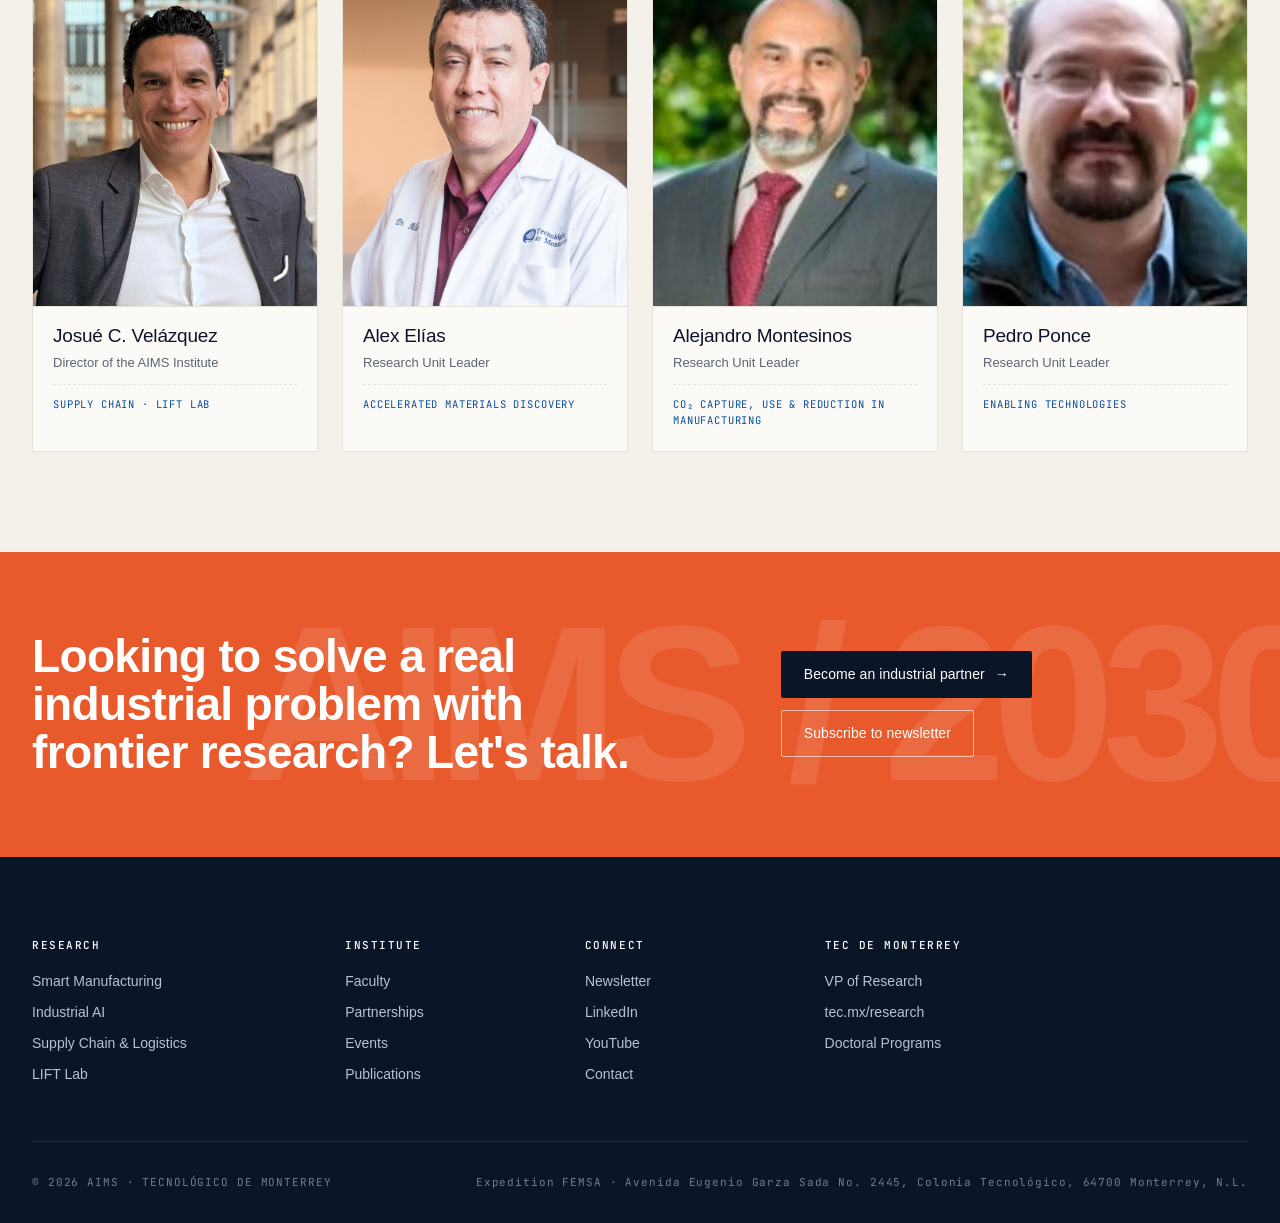
==== commit 007a2eee: "Add hero slideshow and update images/text Replace the hero video with a CSS-driven slideshow: add .h" ====
--- a/index.html
+++ b/index.html
@@ -59,12 +59,13 @@
 
 <!-- HERO -->
 <section class="hero" data-screen-label="01 Hero">
-  <!-- Video Background — replace src with your video file (e.g. videos/hero.mp4) -->
   <div class="hero-video-wrap">
-    <video class="hero-video" autoplay muted loop playsinline
-      poster="https://images.unsplash.com/photo-1518770660439-4636190af475?auto=format&fit=crop&w=1920&q=80">
-      <source src="videos/hero.mp4" type="video/mp4">
-    </video>
+    <div class="hero-slideshow" aria-hidden="true">
+      <div class="hero-slide slide-1"></div>
+      <div class="hero-slide slide-2"></div>
+      <div class="hero-slide slide-3"></div>
+      <div class="hero-slide slide-4"></div>
+    </div>
     <div class="hero-overlay"></div>
   </div>
 
@@ -122,7 +123,7 @@
   <div class="container">
     <div class="mission-grid">
       <div class="mission-meta">
-        <span class="label-l">Mission</span>
+        <span class="label-l">Our goal</span>
         AIMS / 2026<br>
       </div>
       <p>
@@ -212,9 +213,7 @@
 <section class="lift" data-screen-label="04 LIFT Lab">
   <div class="container">
     <div class="lift-grid">
-      <div class="lift-viz photo" style="background-image: url('https://images.unsplash.com/photo-1521791136064-7986c2920216?auto=format&fit=crop&w=900&q=80'); position: relative;">
-        <div style="position:absolute;inset:0;background:rgba(10,22,40,0.28);border-radius:0;"></div>
-      </div>
+      <div class="lift-viz photo" style="background-image: url('https://bpb-us-e1.wpmucdn.com/sites.mit.edu/dist/0/1677/files/2025/06/Nano-3.png');"></div>
 
       <div>
         <div class="badge-row">
--- a/css/styles.css
+++ b/css/styles.css
@@ -170,13 +170,13 @@
   text-decoration: none;
 }
 .brand-flame {
-  height: 48px;
+  height: 38px;
   width: auto;
   flex-shrink: 0;
 }
 .brand-sep {
   width: 1px;
-  height: 32px;
+  height: 26px;
   background: #c8d2dc;
   margin: 0 14px;
   flex-shrink: 0;
@@ -546,7 +546,7 @@
 
   /* Header */
   .header .container { height: 70px; gap: 12px; }
-  .brand-text .name { font-size: 14px; }
+  .brand-text .name { font-size: 10.5px; }
 
   /* Hamburger */
   .nav-toggle { display: flex; }
--- a/css/partials.css
+++ b/css/partials.css
@@ -674,6 +674,86 @@
   object-fit: cover;
   object-position: center;
 }
+
+/* ── Hero Slideshow ────────────────────────────────────────── */
+.hero-slideshow {
+  position: absolute;
+  inset: 0;
+  overflow: hidden;
+}
+.hero-slide {
+  position: absolute;
+  inset: 0;
+  background-size: cover;
+  background-position: center;
+  will-change: opacity, transform;
+}
+
+/* Slide images */
+.slide-1 {
+  background-image: url('https://images.unsplash.com/photo-1518770660439-4636190af475?auto=format&fit=crop&w=1920&q=80');
+  animation: aims-slide-1 40s ease-in-out infinite;
+  transform-origin: center center;
+}
+.slide-2 {
+  background-image: url('https://images.unsplash.com/photo-1647427060118-4911c9821b82?auto=format&fit=crop&w=1920&q=80');
+  animation: aims-slide-2 40s ease-in-out infinite;
+  transform-origin: 58% center;
+}
+.slide-3 {
+  background-image: url('https://images.unsplash.com/photo-1777026321659-64941fb943dd?auto=format&fit=crop&w=1920&q=80');
+  animation: aims-slide-3 40s ease-in-out infinite;
+  transform-origin: 42% center;
+}
+.slide-4 {
+  background-image: url('https://images.unsplash.com/photo-1752614672115-adcf3e2596af?auto=format&fit=crop&w=1920&q=80');
+  animation: aims-slide-4 40s ease-in-out infinite;
+  transform-origin: 50% 40%;
+}
+
+/*
+  Timing map (40 s total, 2 s crossfade overlap, 8 s exclusive per slide):
+  Slide 1 (chip)     : visible  0 – 8 s,  fade-out  8 – 10 s
+  Slide 2 (robot)    : fade-in  8 – 10 s, visible 10 – 18 s, fade-out 18 – 20 s
+  Slide 3 (truck)    : fade-in 18 – 20 s, visible 20 – 28 s, fade-out 28 – 30 s
+  Slide 4 (3D print) : fade-in 28 – 30 s, visible 30 – 38 s, fade-out 38 – 40 s
+  Loop               : fade-in slide 1 again at 38 – 40 s
+*/
+
+@keyframes aims-slide-1 {
+  0%     { opacity: 1;  transform: scale(1.00); }   /*  0 s – visible, zoom starts  */
+  20%    { opacity: 1;  transform: scale(1.10); }   /*  8 s – still visible         */
+  25%    { opacity: 0;  transform: scale(1.11); }   /* 10 s – faded out             */
+  95%    { opacity: 0;  transform: scale(1.00); }   /* 38 s – zoom reset            */
+  100%   { opacity: 1;  transform: scale(1.00); }   /* 40 s – fades back in         */
+}
+
+@keyframes aims-slide-2 {
+  0%     { opacity: 0;  transform: scale(1.00); }
+  20%    { opacity: 0;  transform: scale(1.00); }   /*  8 s – starts fade-in        */
+  25%    { opacity: 1;  transform: scale(1.00); }   /* 10 s – fully visible         */
+  45%    { opacity: 1;  transform: scale(1.10); }   /* 18 s – still visible         */
+  50%    { opacity: 0;  transform: scale(1.11); }   /* 20 s – faded out             */
+  100%   { opacity: 0;  transform: scale(1.00); }   /* reset for next loop          */
+}
+
+@keyframes aims-slide-3 {
+  0%     { opacity: 0;  transform: scale(1.00); }
+  45%    { opacity: 0;  transform: scale(1.00); }   /* 18 s – starts fade-in        */
+  50%    { opacity: 1;  transform: scale(1.00); }   /* 20 s – fully visible         */
+  70%    { opacity: 1;  transform: scale(1.10); }   /* 28 s – still visible         */
+  75%    { opacity: 0;  transform: scale(1.11); }   /* 30 s – faded out             */
+  100%   { opacity: 0;  transform: scale(1.00); }   /* reset for next loop          */
+}
+
+@keyframes aims-slide-4 {
+  0%     { opacity: 0;  transform: scale(1.00); }
+  70%    { opacity: 0;  transform: scale(1.00); }   /* 28 s – starts fade-in        */
+  75%    { opacity: 1;  transform: scale(1.00); }   /* 30 s – fully visible         */
+  95%    { opacity: 1;  transform: scale(1.10); }   /* 38 s – still visible         */
+  100%   { opacity: 0;  transform: scale(1.11); }   /* 40 s – faded out             */
+}
+
 .hero-overlay {
   position: absolute;
   inset: 0;
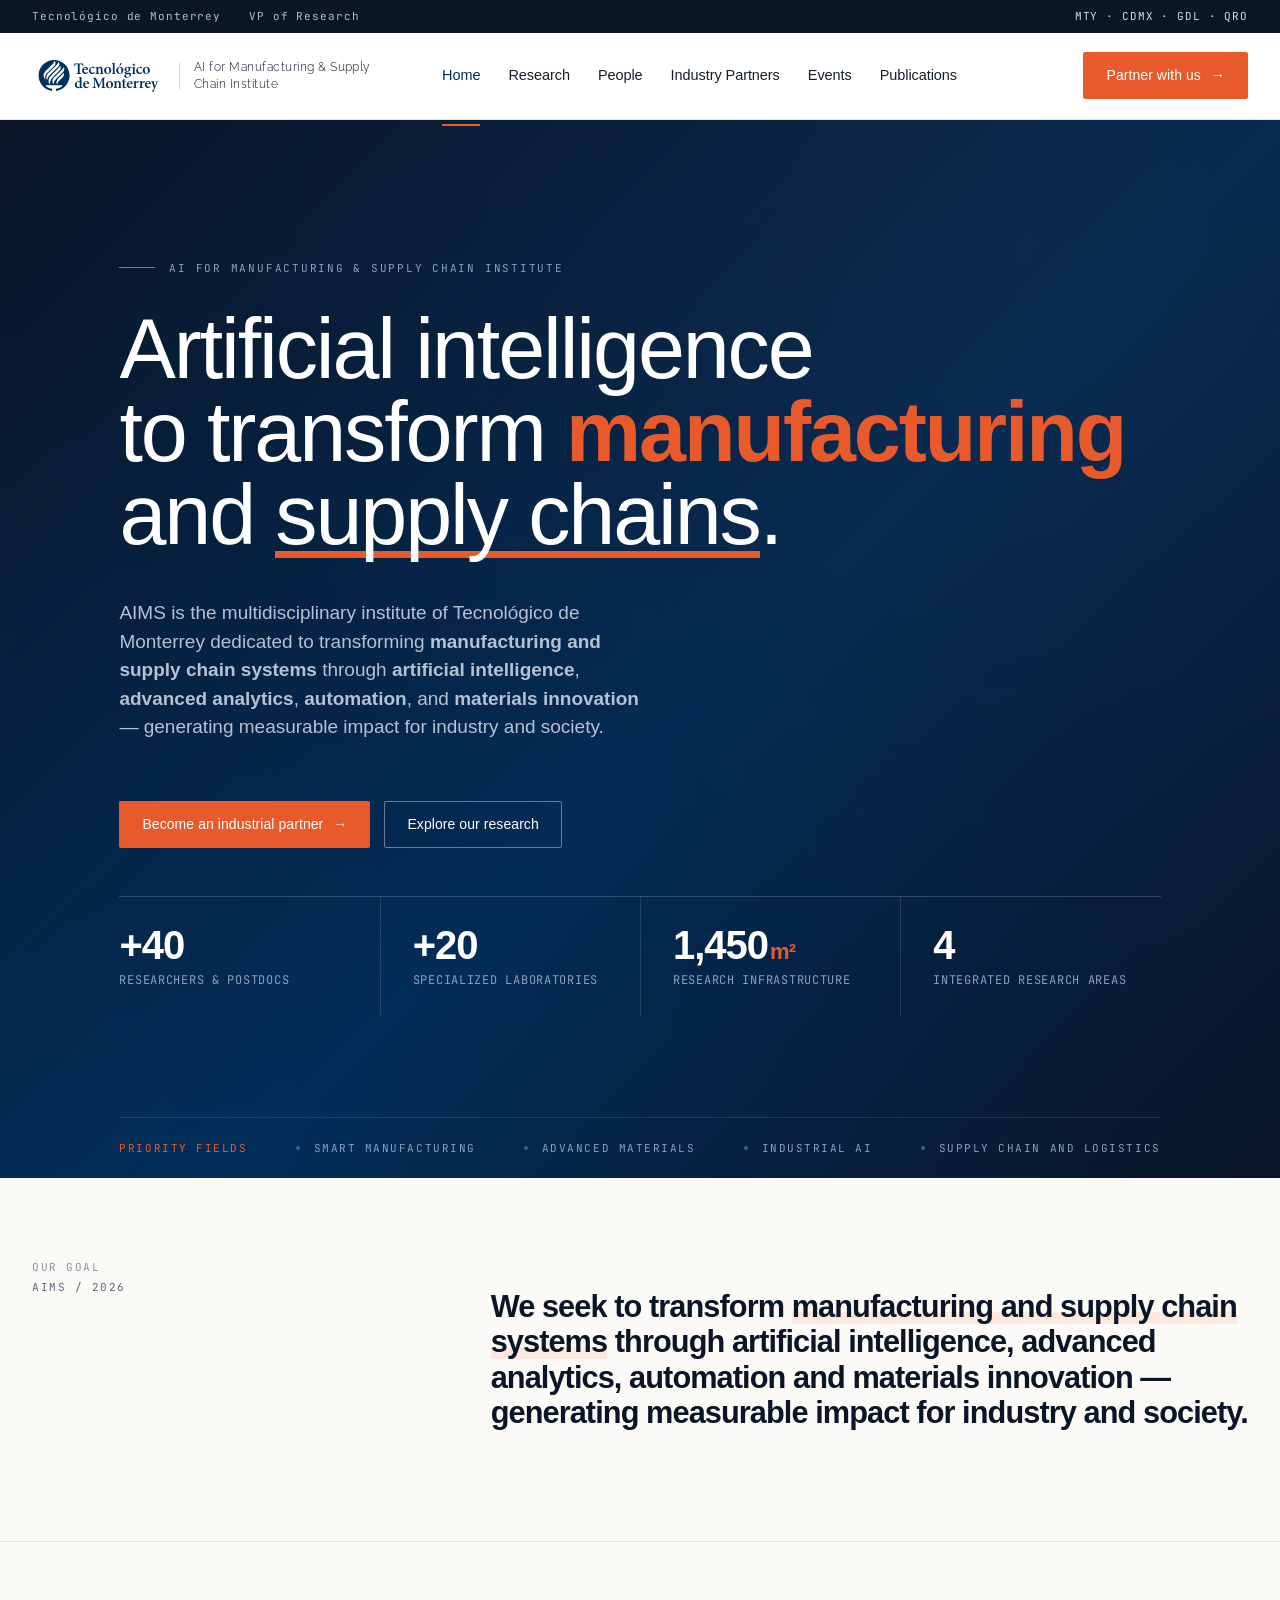
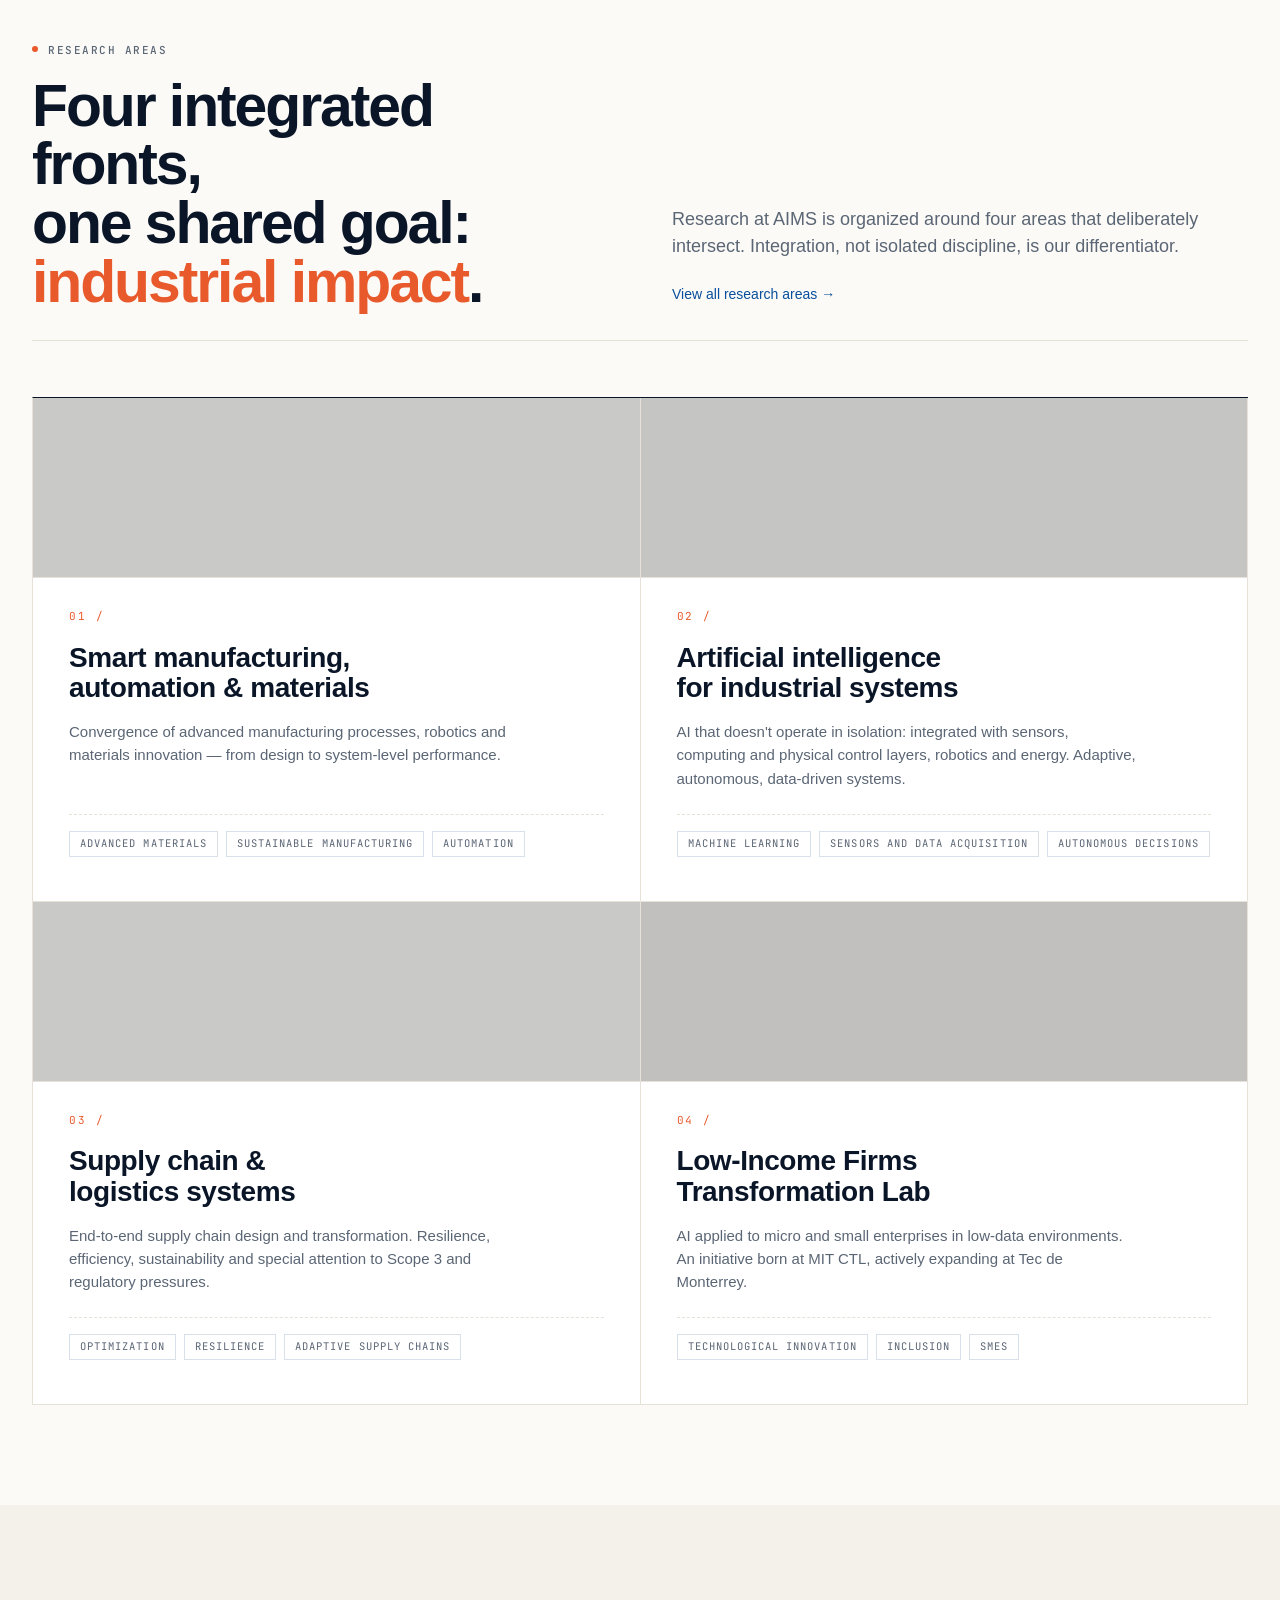
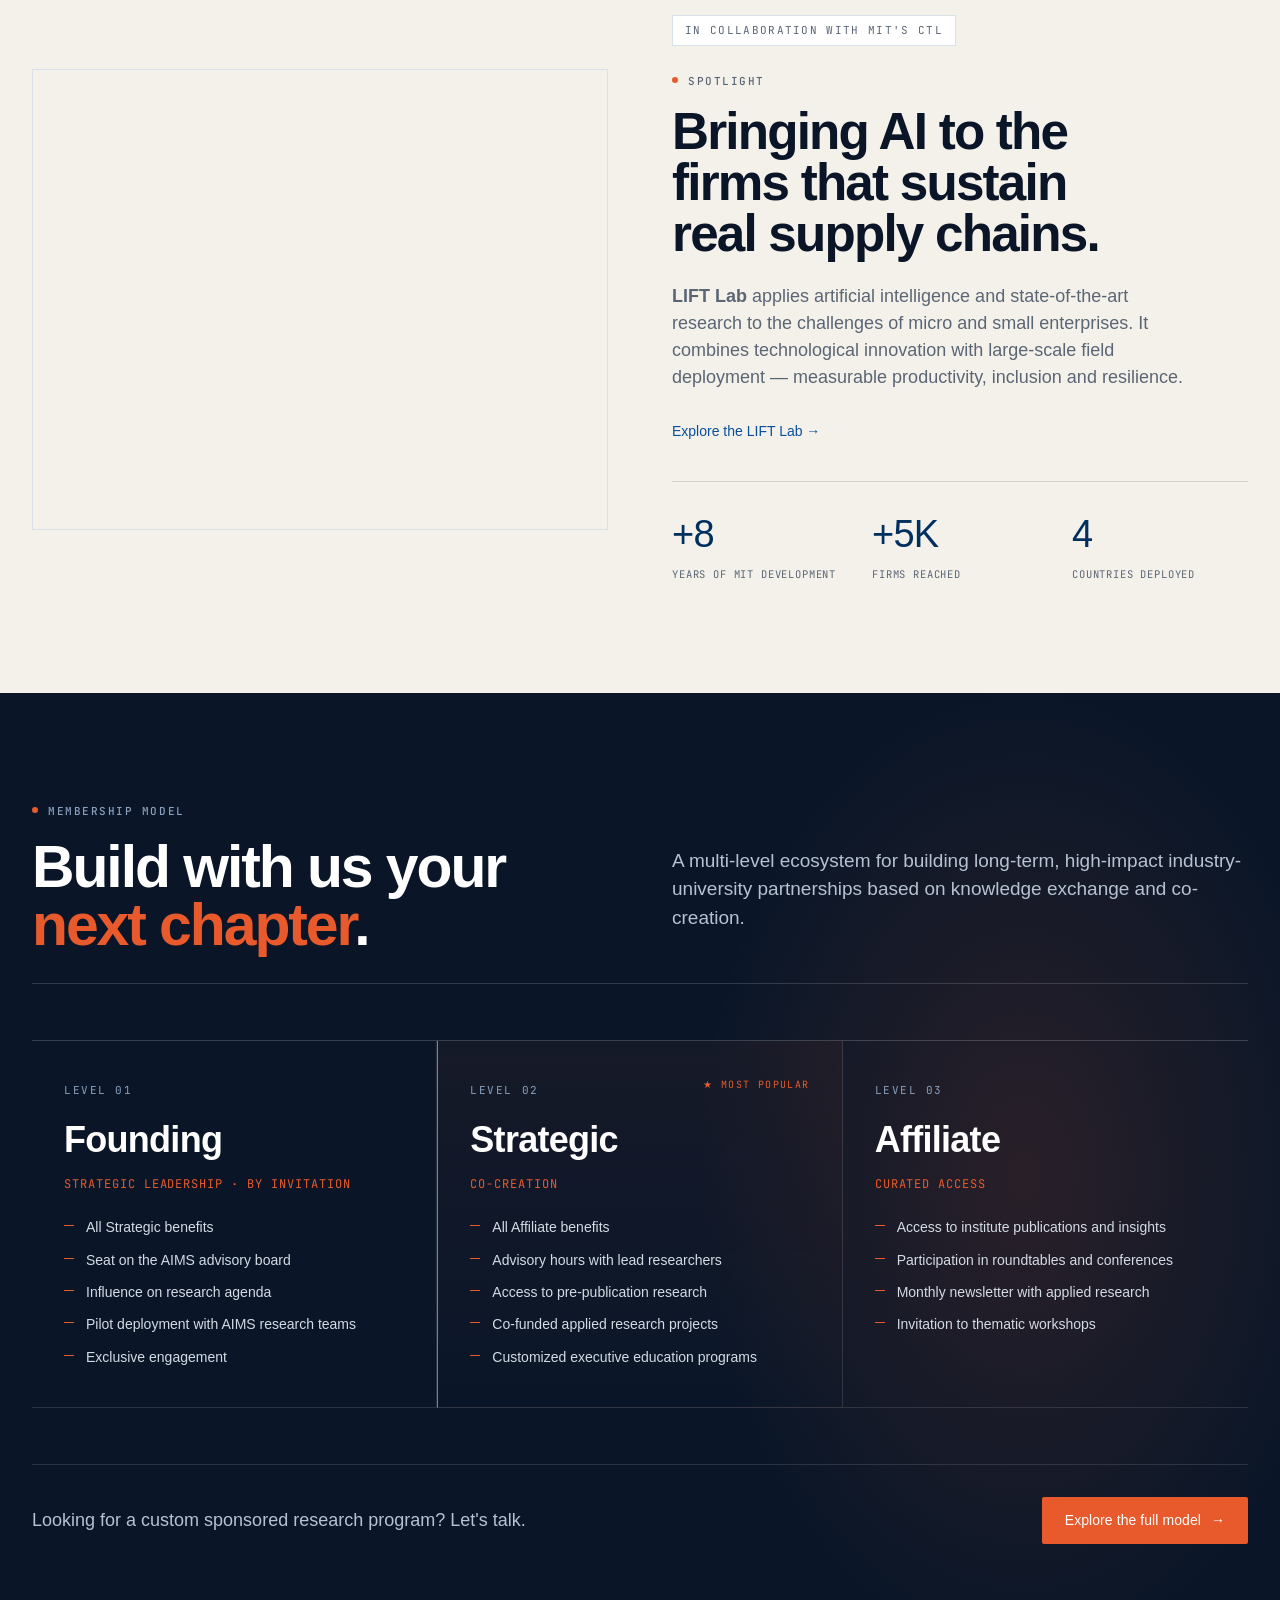
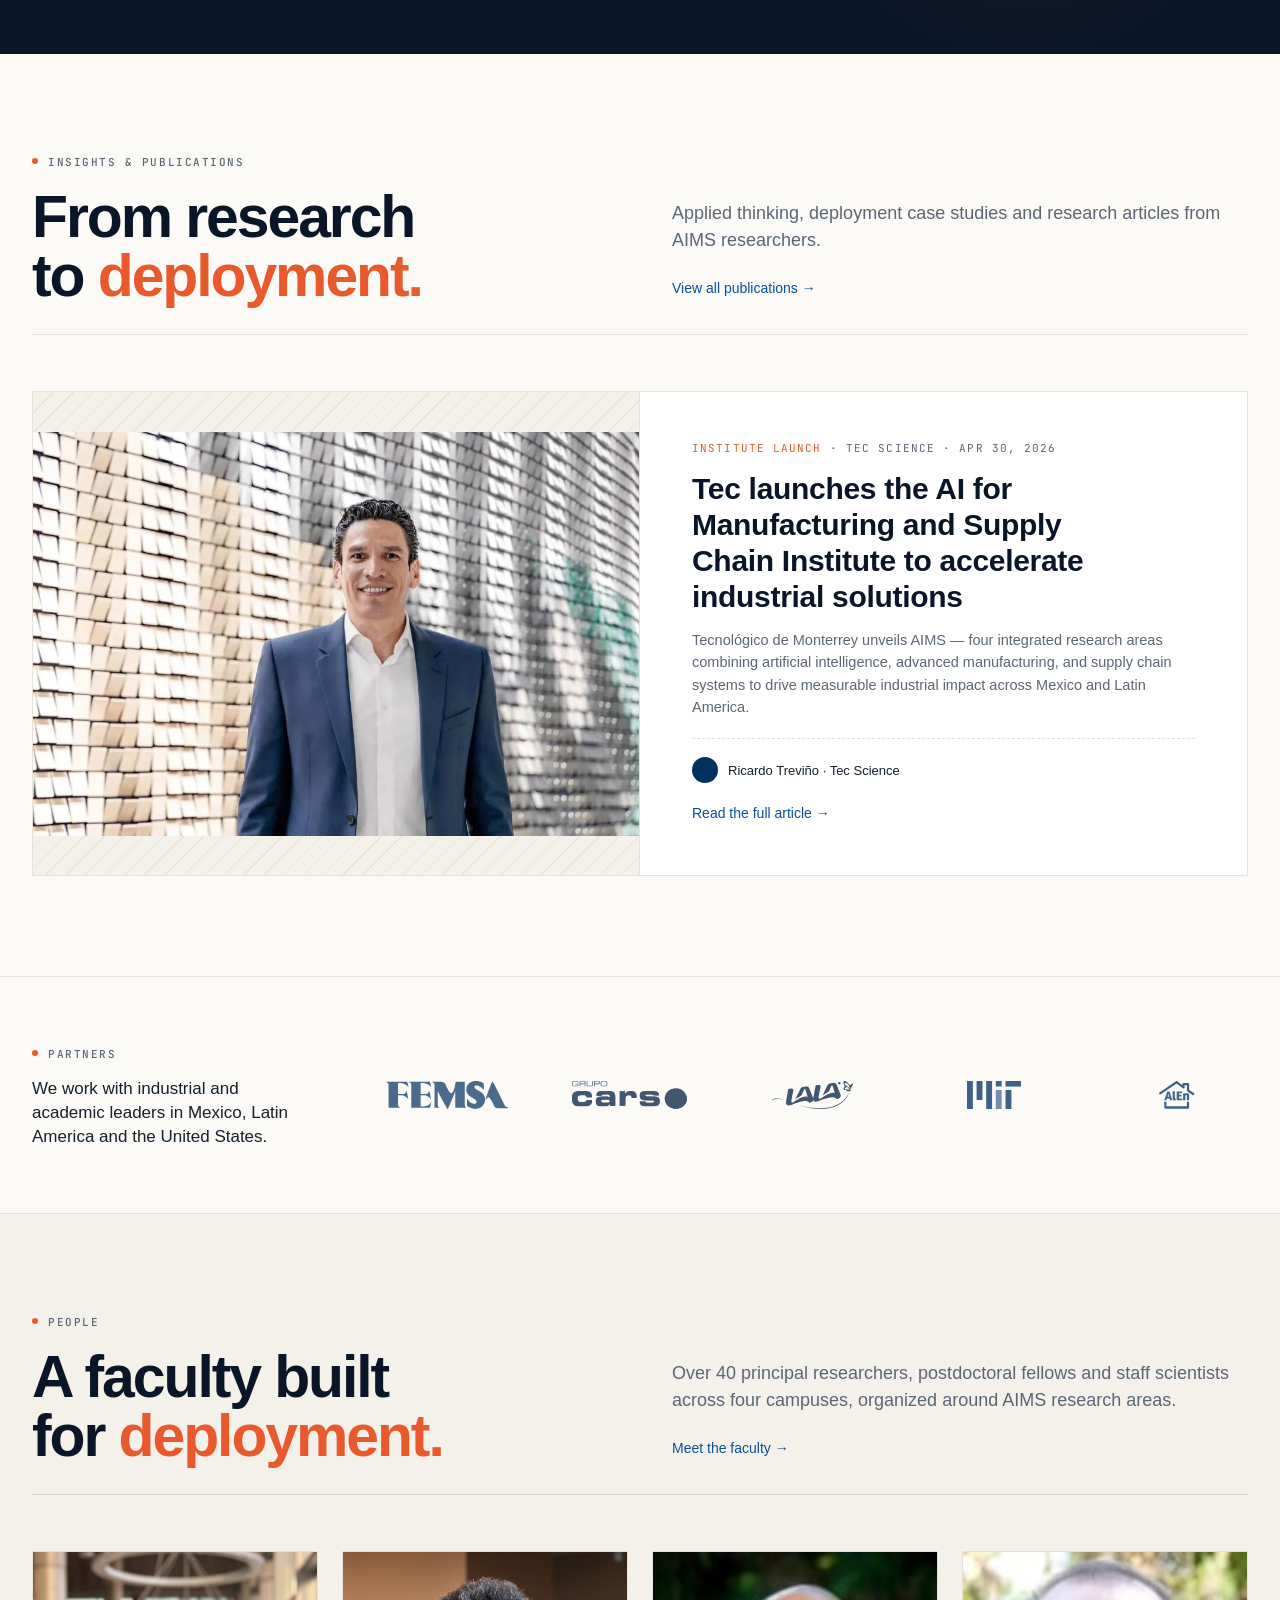
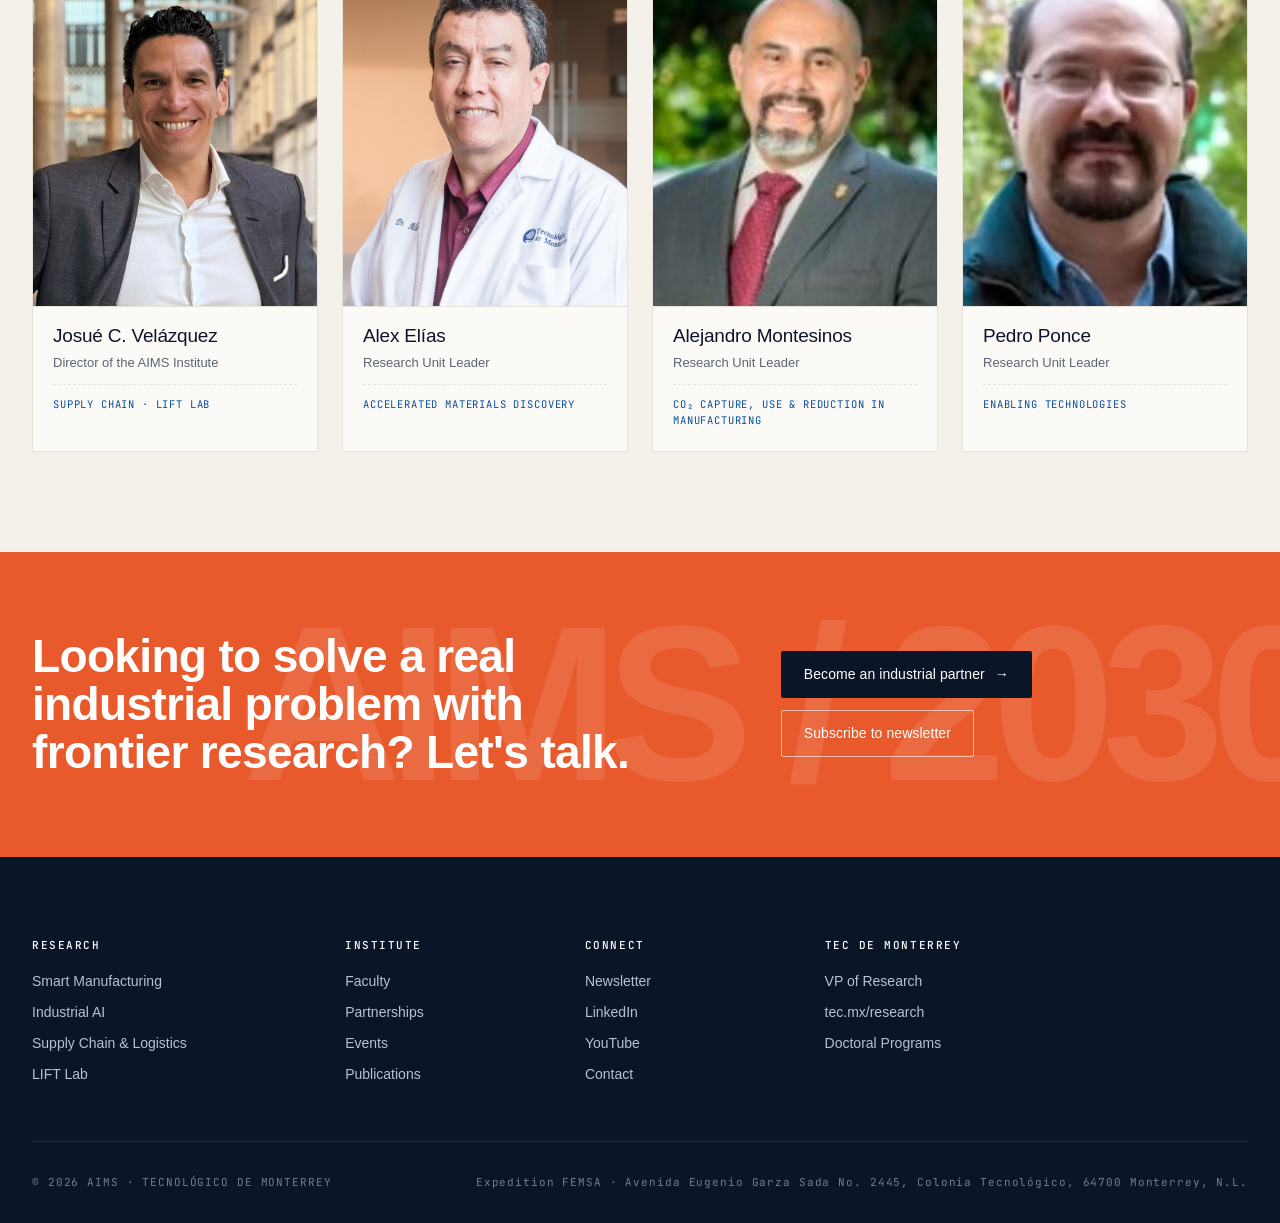
==== commit 19214d5c: "Fix site name; add TBD styling and content updates Correct the institution name on the homepage (Tec" ====
--- a/index.html
+++ b/index.html
@@ -81,7 +81,7 @@
         and <span class="underline">supply chains</span>.
       </h1>
       <p>
-        AIMS is the multidisciplinary institute of Tec de Monterrey dedicated to transforming <strong>manufacturing and supply chain systems</strong> through <strong>artificial intelligence</strong>, <strong>advanced analytics</strong>, <strong>automation</strong>, and <strong>materials innovation</strong> — generating measurable impact for industry and society.
+        AIMS is the multidisciplinary institute of Tecnológico de Monterrey dedicated to transforming <strong>manufacturing and supply chain systems</strong> through <strong>artificial intelligence</strong>, <strong>advanced analytics</strong>, <strong>automation</strong>, and <strong>materials innovation</strong> — generating measurable impact for industry and society.
       </p>
       <div class="hero-cta">
         <a href="partners.html" class="btn btn-primary">Become an industrial partner <span class="arrow">→</span></a>
@@ -213,7 +213,7 @@
 <section class="lift" data-screen-label="04 LIFT Lab">
   <div class="container">
     <div class="lift-grid">
-      <div class="lift-viz photo" style="background-image: url('https://bpb-us-e1.wpmucdn.com/sites.mit.edu/dist/0/1677/files/2025/06/Nano-3.png');"></div>
+      <div class="lift-viz photo" style="background-image: url('https://bpb-us-e1.wpmucdn.com/sites.mit.edu/dist/0/1677/files/2025/06/2-768x593.jpg');"></div>
 
       <div>
         <div class="badge-row">
--- a/css/partials.css
+++ b/css/partials.css
@@ -618,9 +618,11 @@
   content: "";
   position: absolute;
   inset: 0;
-  background: radial-gradient(ellipse at 90% 30%, rgba(10,79,156,0.5), transparent 55%);
-}
-.page-hero .container { position: relative; }
+  background: linear-gradient(135deg, rgba(10,22,40,0.82) 0%, rgba(0,48,95,0.65) 55%, rgba(10,22,40,0.78) 100%),
+              radial-gradient(ellipse at 90% 30%, rgba(10,79,156,0.4), transparent 55%);
+  z-index: 1;
+}
+.page-hero .container { position: relative; z-index: 2; }
 .page-hero .breadcrumb {
   font-family: var(--font-mono);
   font-size: 11px;
@@ -673,6 +675,14 @@
   height: 100%;
   object-fit: cover;
   object-position: center;
+}
+
+/* ── Static page-hero background (sub-pages) ──────────────── */
+.page-hero-bg {
+  position: absolute;
+  inset: 0;
+  background-size: cover;
+  background-position: center;
 }
 
 /* ── Hero Slideshow ────────────────────────────────────────── */
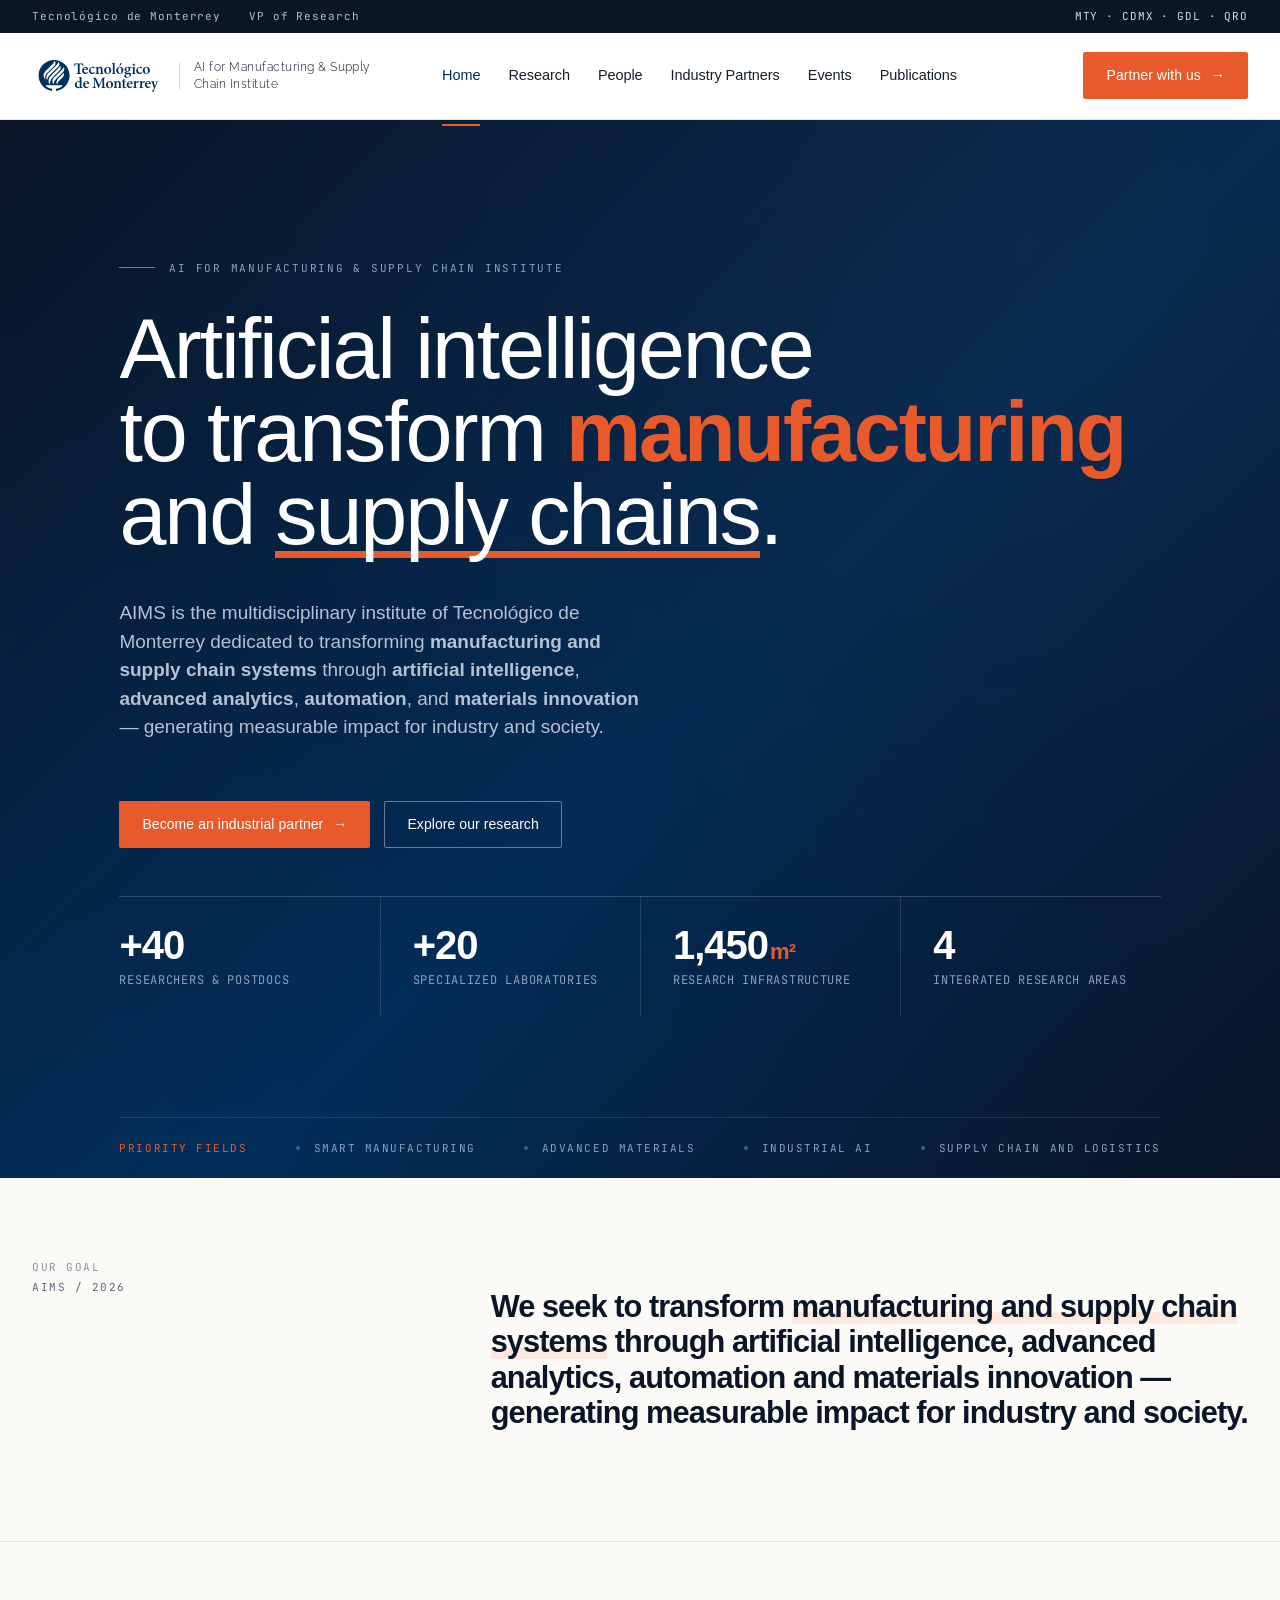
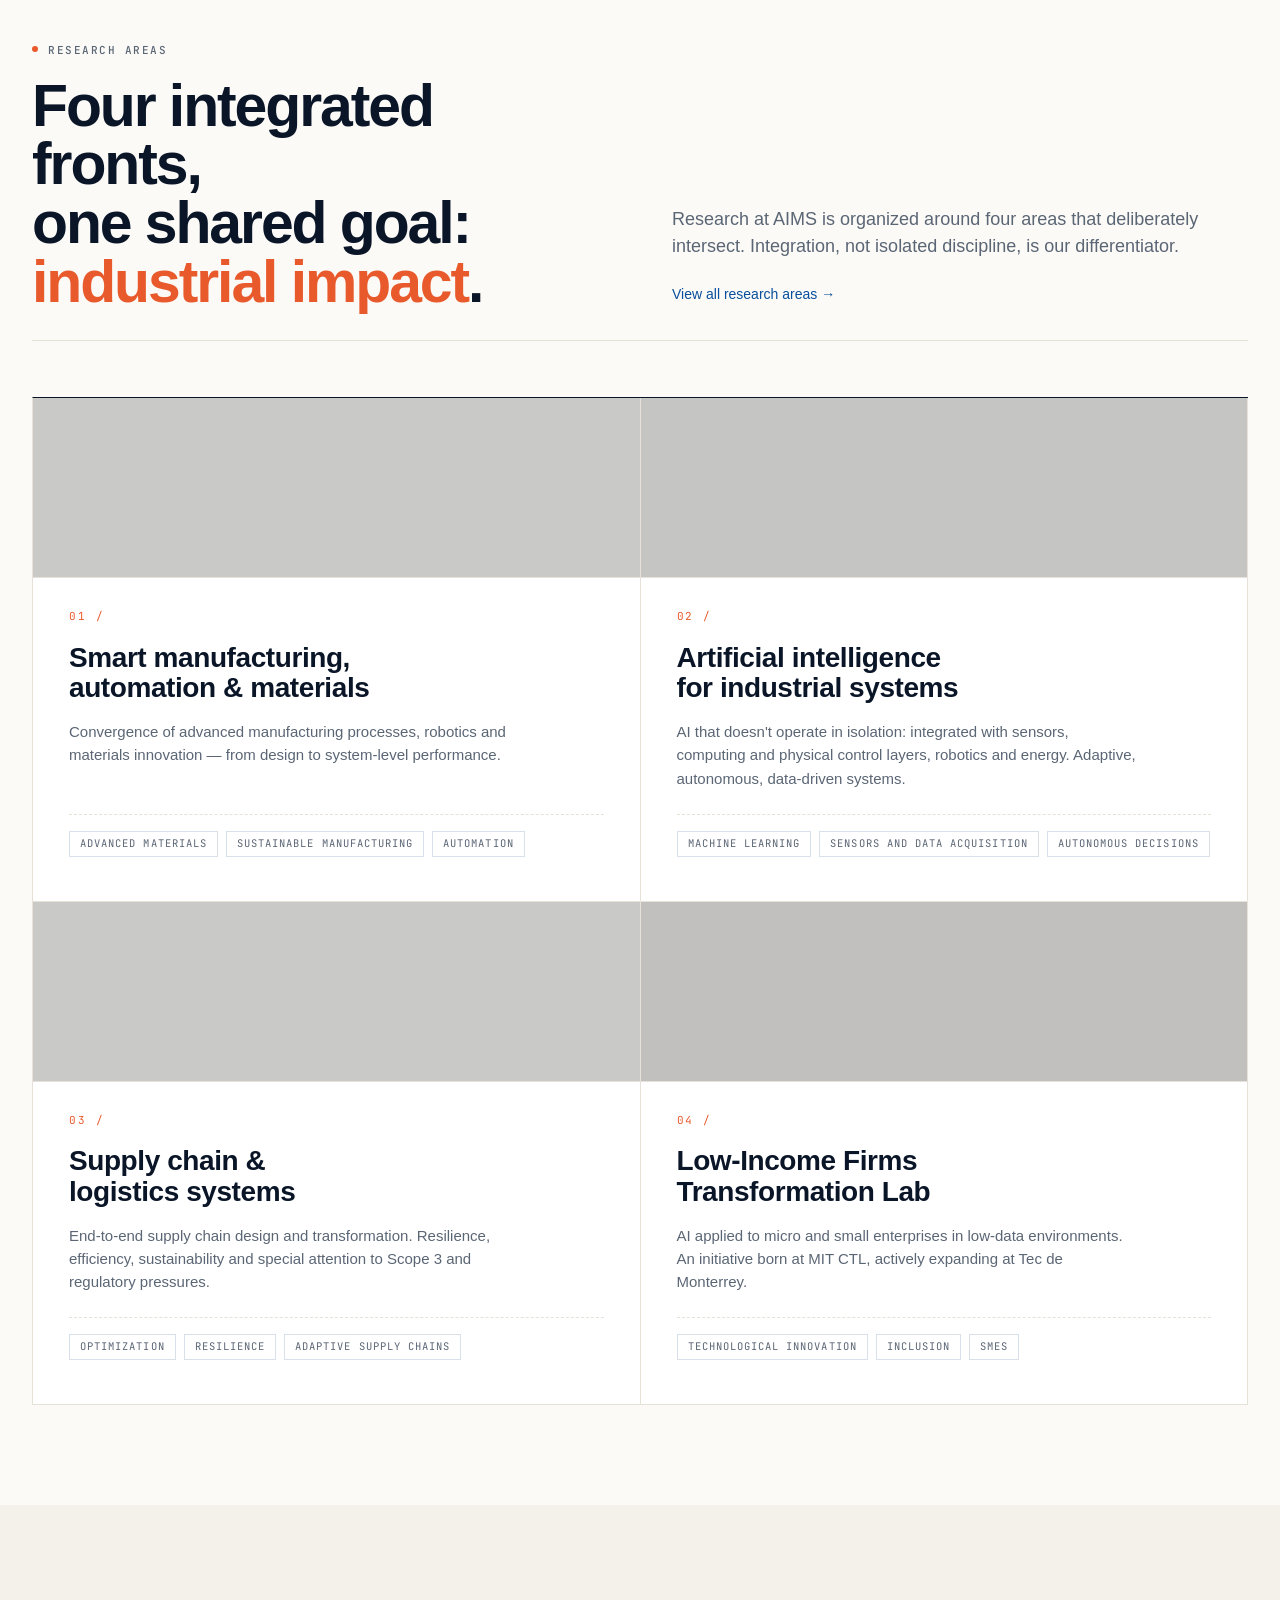
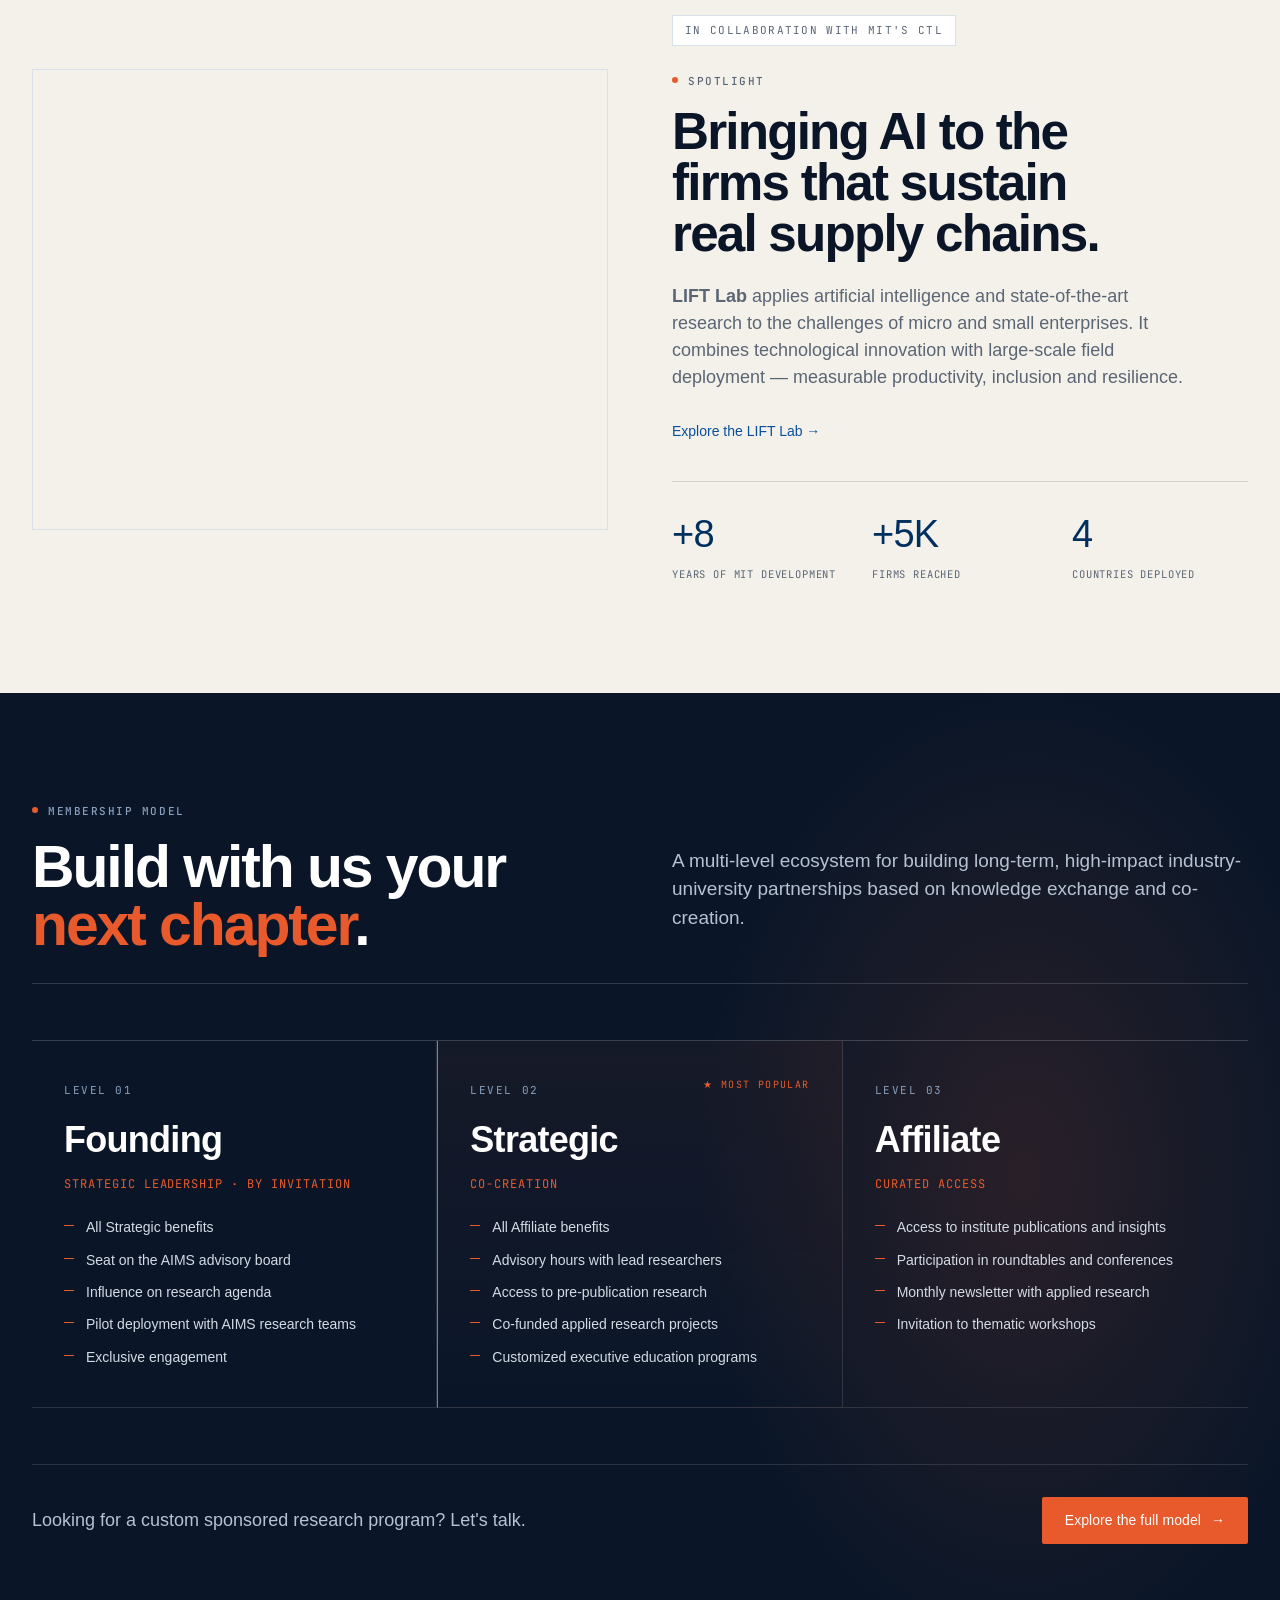
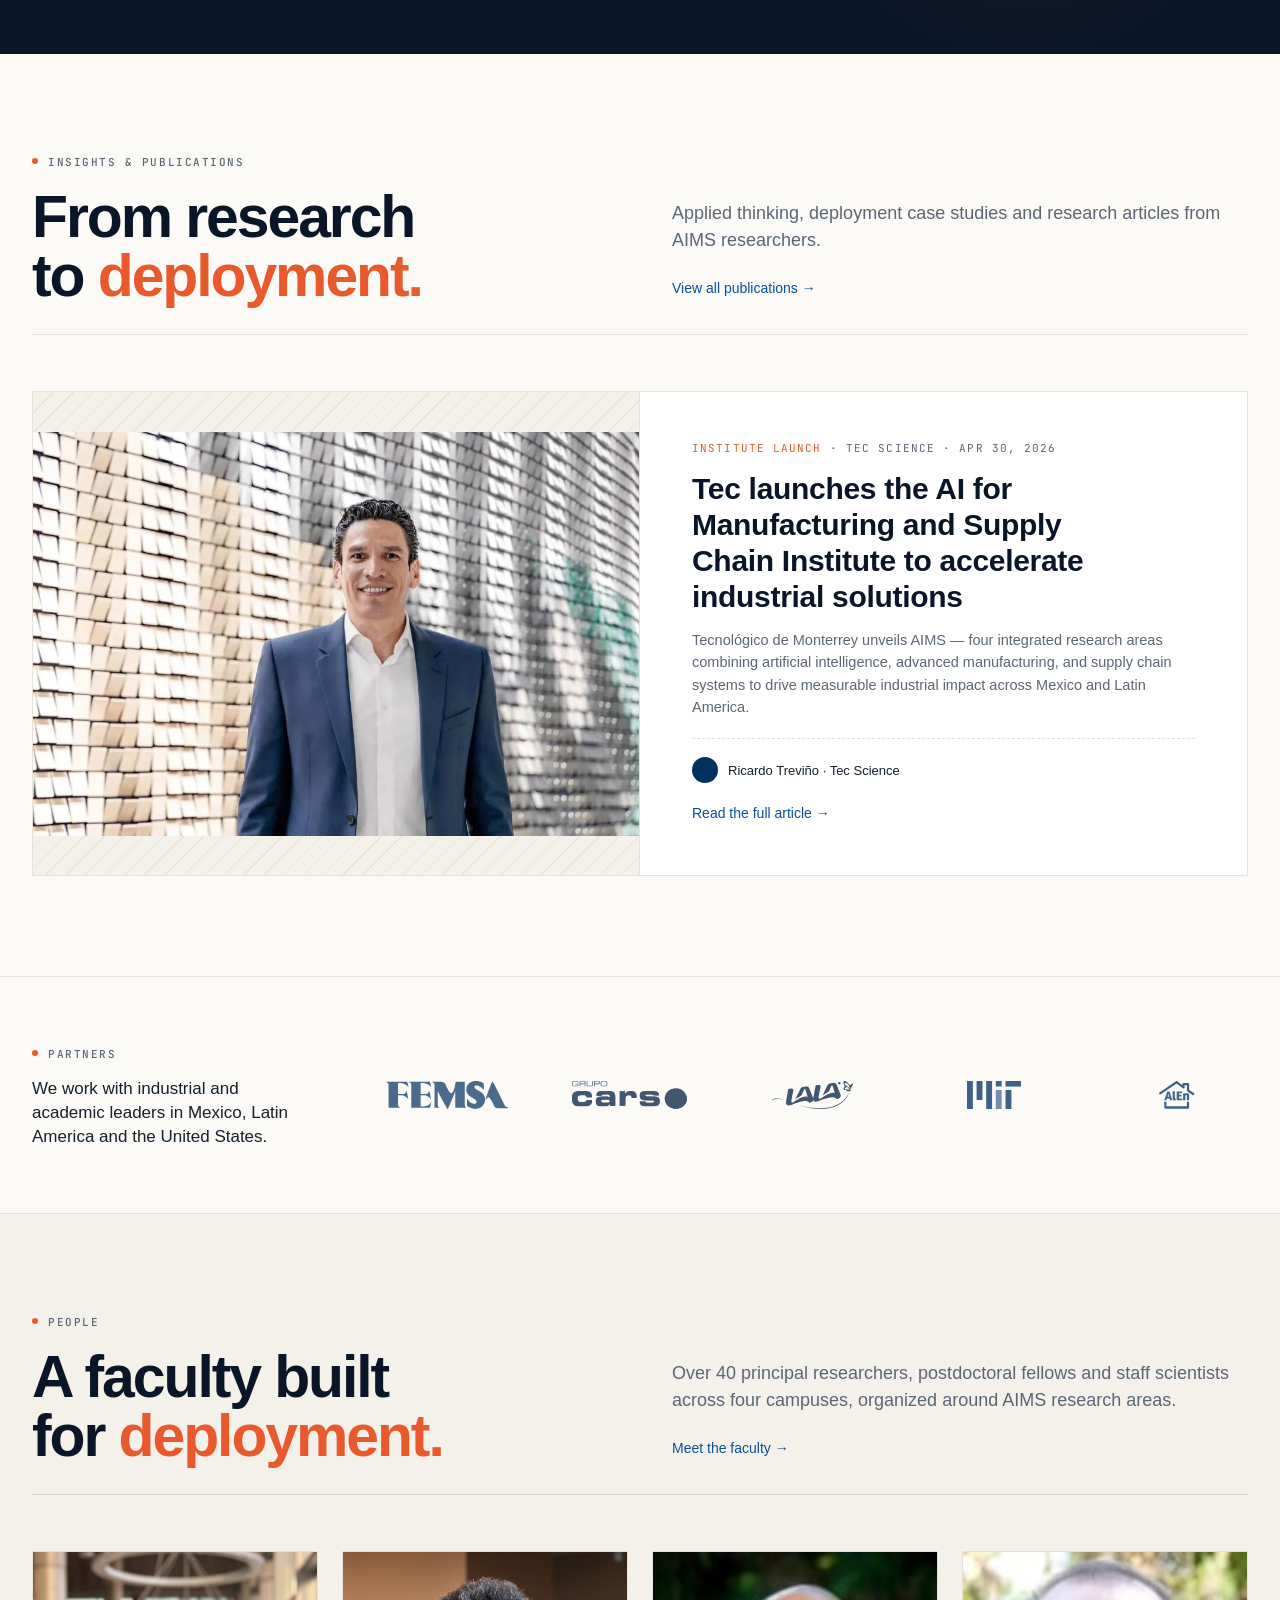
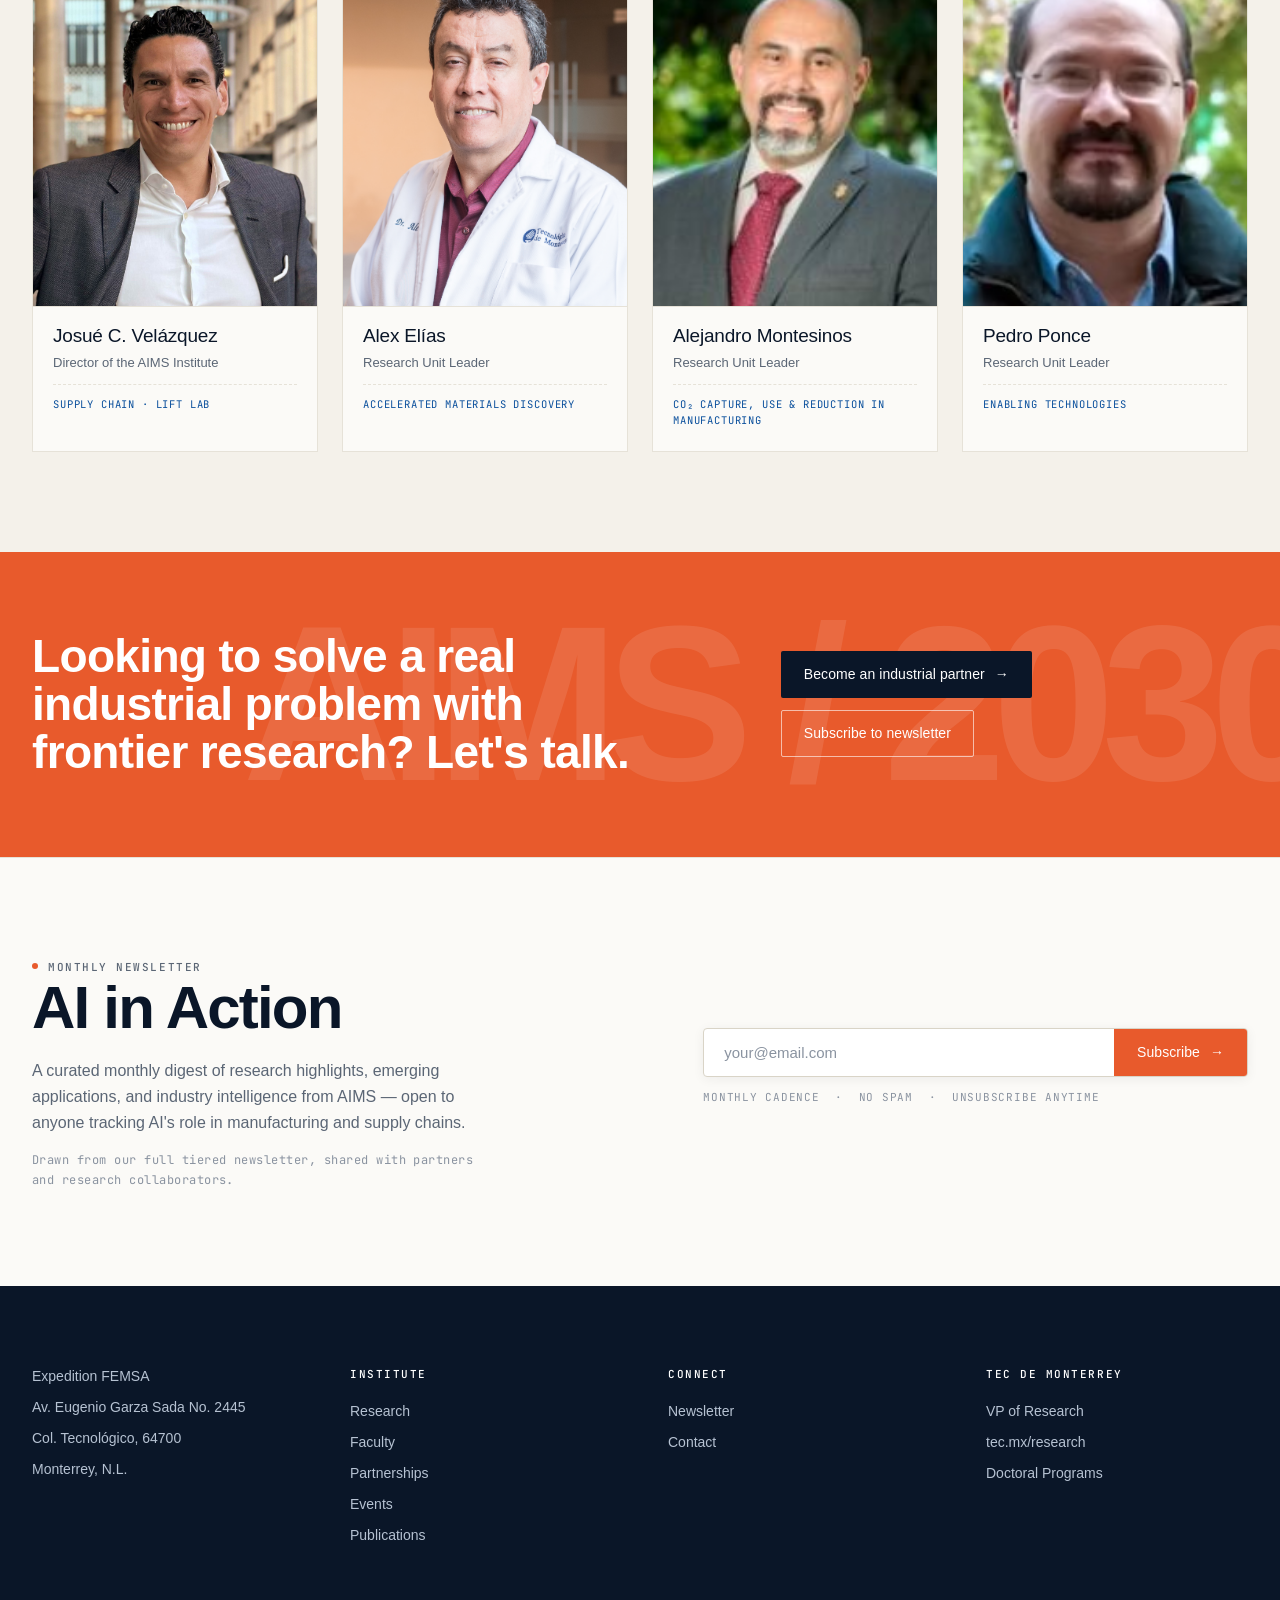
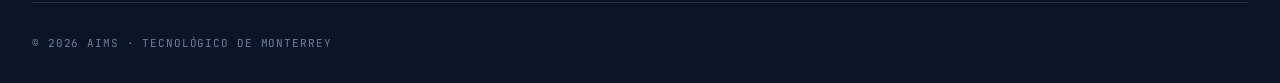
==== commit 6eca81de: "Add newsletter band and update footer/contact info Adds a newsletter sign-up band to the homepage (H" ====
--- a/index.html
+++ b/index.html
@@ -444,22 +444,45 @@
   </div>
 </section>
 
+<!-- NEWSLETTER -->
+<section class="newsletter-band">
+  <div class="container">
+    <div class="newsletter-inner">
+      <div class="newsletter-copy">
+        <span class="eyebrow"><span class="dot"></span>Monthly newsletter</span>
+        <h2>AI in Action</h2>
+        <p>A curated monthly digest of research highlights, emerging applications, and industry intelligence from AIMS — open to anyone tracking AI's role in manufacturing and supply chains.</p>
+        <p class="nl-note">Drawn from our full tiered newsletter, shared with partners and research collaborators.</p>
+      </div>
+      <div class="newsletter-form-wrap">
+        <form class="nl-form" action="#" method="post">
+          <div class="nl-row">
+            <input type="email" name="email" placeholder="your@email.com" required aria-label="Email address">
+            <button type="submit" class="btn btn-primary">Subscribe <span class="arrow">→</span></button>
+          </div>
+          <p class="nl-fine">Monthly cadence &nbsp;·&nbsp; No spam &nbsp;·&nbsp; Unsubscribe anytime</p>
+        </form>
+      </div>
+    </div>
+  </div>
+</section>
+
 <!-- FOOTER -->
 <footer class="footer">
   <div class="container">
     <div class="footer-grid">
       <div>
-        <h4>Research</h4>
-        <ul>
-          <li><a href="#">Smart Manufacturing</a></li>
-          <li><a href="#">Industrial AI</a></li>
-          <li><a href="#">Supply Chain &amp; Logistics</a></li>
-          <li><a href="#">LIFT Lab</a></li>
+        <ul style="color: #b6c2d2;">
+          <li>Expedition FEMSA</li>
+          <li>Av. Eugenio Garza Sada No. 2445</li>
+          <li>Col. Tecnológico, 64700</li>
+          <li>Monterrey, N.L.</li>
         </ul>
       </div>
       <div>
         <h4>Institute</h4>
         <ul>
+          <li><a href="research.html">Research</a></li>
           <li><a href="people.html">Faculty</a></li>
           <li><a href="partners.html">Partnerships</a></li>
           <li><a href="events.html">Events</a></li>
@@ -470,9 +493,7 @@
         <h4>Connect</h4>
         <ul>
           <li><a href="#">Newsletter</a></li>
-          <li><a href="#">LinkedIn</a></li>
-          <li><a href="#">YouTube</a></li>
-          <li><a href="#">Contact</a></li>
+          <li><a href="mailto:ricardo.chavelas@tec.mx">Contact</a></li>
         </ul>
       </div>
       <div>
@@ -486,7 +507,6 @@
     </div>
     <div class="footer-bottom">
       <span>© 2026 AIMS · TECNOLÓGICO DE MONTERREY</span>
-      <span>Expedition FEMSA  ·  Avenida Eugenio Garza Sada No. 2445, Colonia Tecnológico, 64700 Monterrey, N.L.</span>
     </div>
   </div>
 </footer>
--- a/css/styles.css
+++ b/css/styles.css
@@ -390,7 +390,7 @@
 .footer a:hover { color: #fff; }
 .footer .footer-grid {
   display: grid;
-  grid-template-columns: 1.4fr 1fr 1fr 1fr 1fr;
+  grid-template-columns: repeat(4, 1fr);
   gap: 56px;
   padding-bottom: 56px;
   border-bottom: 1px solid rgba(255,255,255,0.1);
@@ -527,7 +527,7 @@
   .section-head .right { padding-bottom: 0; }
 
   .footer .footer-grid {
-    grid-template-columns: 1fr 1fr 1fr;
+    grid-template-columns: 1fr 1fr;
     gap: 36px;
   }
 
--- a/css/partials.css
+++ b/css/partials.css
@@ -605,6 +605,74 @@
 .cta-banner .btn-dark:hover { background: #000; }
 .cta-banner .btn-ghost-light { border-color: rgba(255,255,255,0.6); color: #fff; }
 .cta-banner .btn-ghost-light:hover { background: #fff; color: var(--aims-accent); border-color: #fff; }
+
+/* ===== Newsletter band ===== */
+.newsletter-band {
+  background: var(--aims-paper);
+  padding: 96px 0;
+  border-top: 1px solid var(--aims-line);
+}
+.newsletter-inner {
+  display: grid;
+  grid-template-columns: 1.1fr 1fr;
+  gap: 72px;
+  align-items: center;
+}
+.newsletter-copy .eyebrow { margin-bottom: 14px; }
+.newsletter-copy h2 {
+  font-family: var(--font-display);
+  font-size: clamp(40px, 4.8vw, 60px);
+  font-weight: 700;
+  color: var(--aims-ink);
+  letter-spacing: -0.03em;
+  line-height: 1;
+  margin: 0 0 20px;
+}
+.newsletter-copy p {
+  color: var(--aims-text-muted);
+  font-size: 16px;
+  line-height: 1.65;
+  max-width: 460px;
+  margin: 0;
+}
+.nl-note {
+  margin-top: 14px !important;
+  font-family: var(--font-mono) !important;
+  font-size: 12px !important;
+  letter-spacing: 0.04em;
+  color: var(--aims-text-faint) !important;
+}
+.nl-form { width: 100%; }
+.nl-row {
+  display: flex;
+  border: 1.5px solid var(--aims-stone);
+  border-radius: 4px;
+  overflow: hidden;
+  background: #fff;
+  box-shadow: 0 2px 12px rgba(10,22,40,0.06);
+}
+.nl-row input[type="email"] {
+  flex: 1;
+  border: none;
+  outline: none;
+  padding: 15px 20px;
+  font-family: var(--font-serif);
+  font-size: 15px;
+  color: var(--aims-ink);
+  background: transparent;
+  min-width: 0;
+}
+.nl-row input[type="email"]::placeholder { color: var(--aims-text-faint); }
+.nl-row input[type="email"]:focus { background: var(--aims-azure); }
+.nl-row .btn { border-radius: 0; flex-shrink: 0; }
+.nl-fine {
+  margin-top: 12px;
+  font-family: var(--font-mono);
+  font-size: 11px;
+  letter-spacing: 0.07em;
+  color: var(--aims-text-faint);
+  text-transform: uppercase;
+}
 
 /* ===== Page hero (subpage) ===== */
 .page-hero {
@@ -883,6 +951,10 @@
 
   /* CTA */
   .cta-grid { grid-template-columns: 1fr; gap: 24px; }
+
+  /* Newsletter */
+  .newsletter-inner { grid-template-columns: 1fr; gap: 40px; }
+  .newsletter-copy p { max-width: 100%; }
 }
 
 /* ============================================================
@@ -953,6 +1025,12 @@
   .cta-banner .cta-actions { width: 100%; }
   .cta-banner .btn { width: 100%; justify-content: center; }
 
+  /* Newsletter */
+  .newsletter-band { padding: 64px 0; }
+  .nl-row { flex-direction: column; }
+  .nl-row input[type="email"] { padding: 14px 16px; }
+  .nl-row .btn { border-radius: 0; width: 100%; justify-content: center; }
+
   /* Page hero */
   .page-hero { padding: 52px 0 60px; }
   .page-hero h1 { font-size: clamp(32px, 8vw, 52px); }
